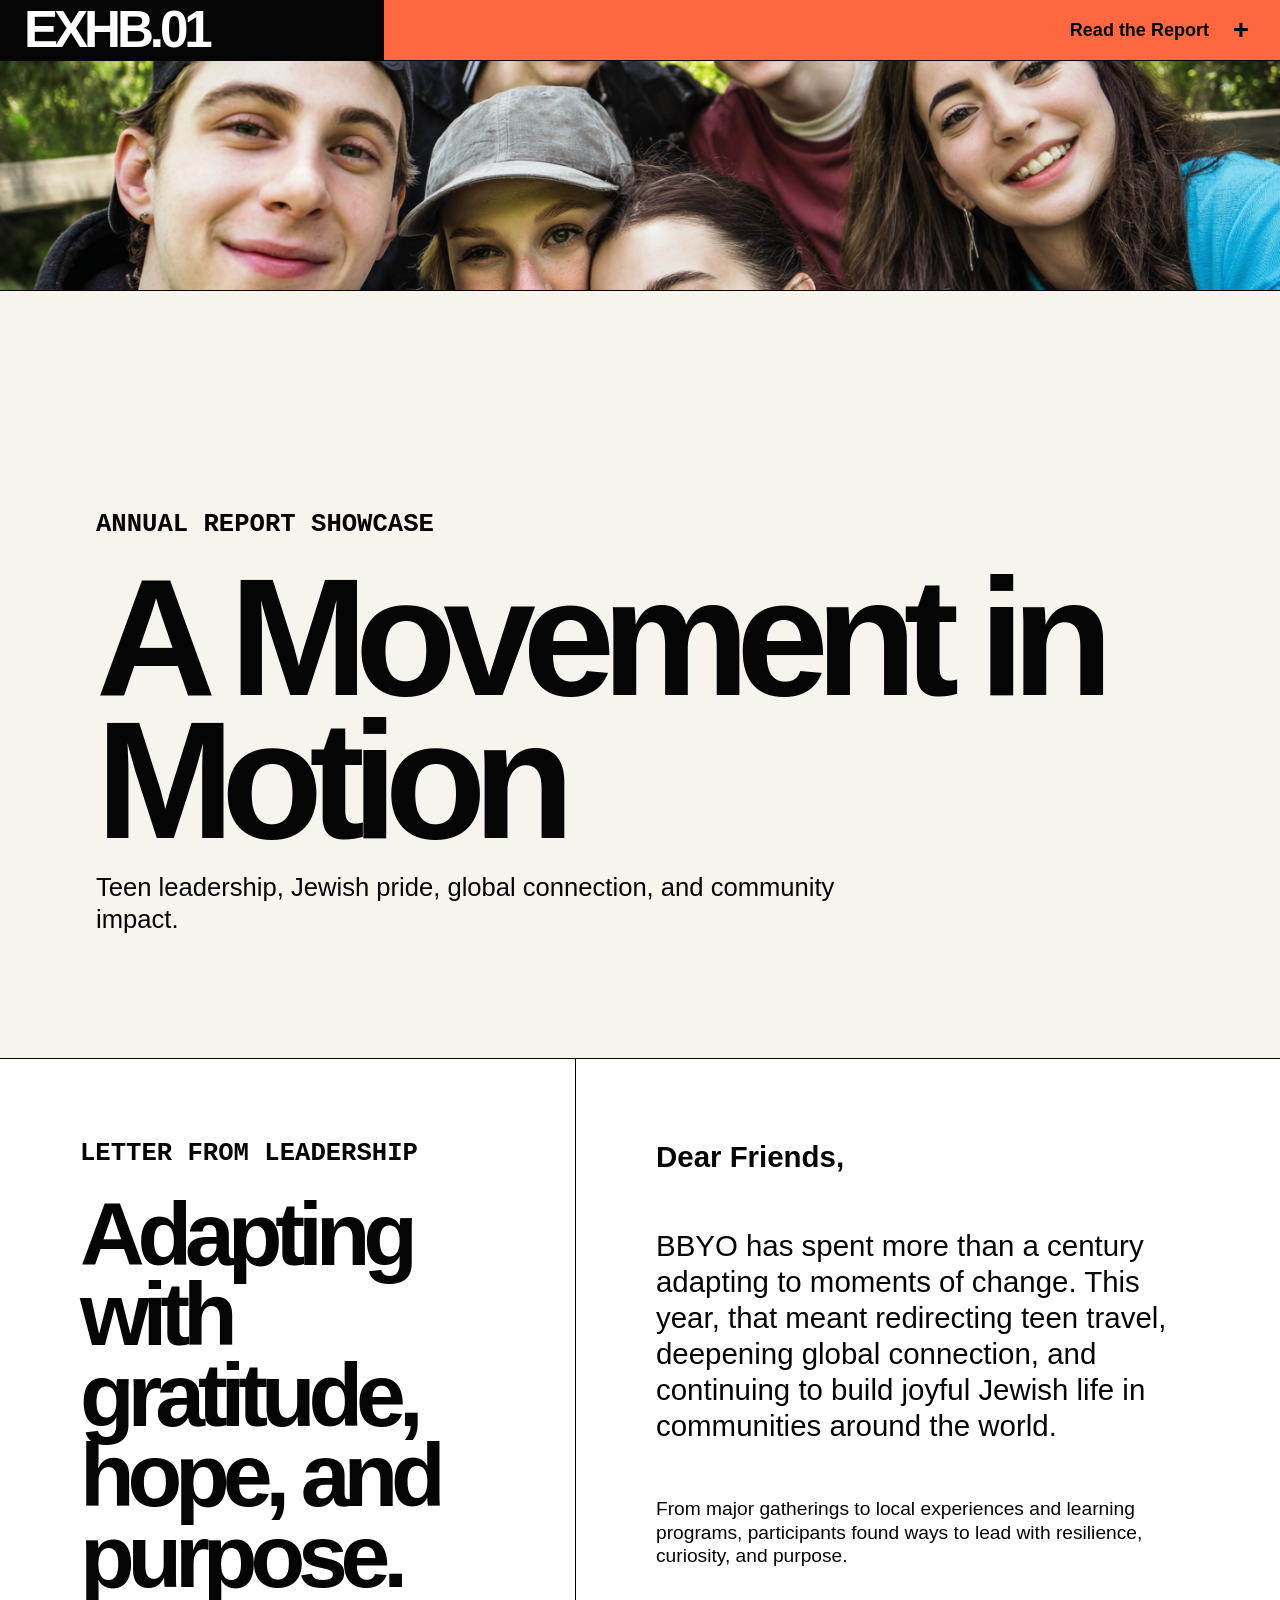
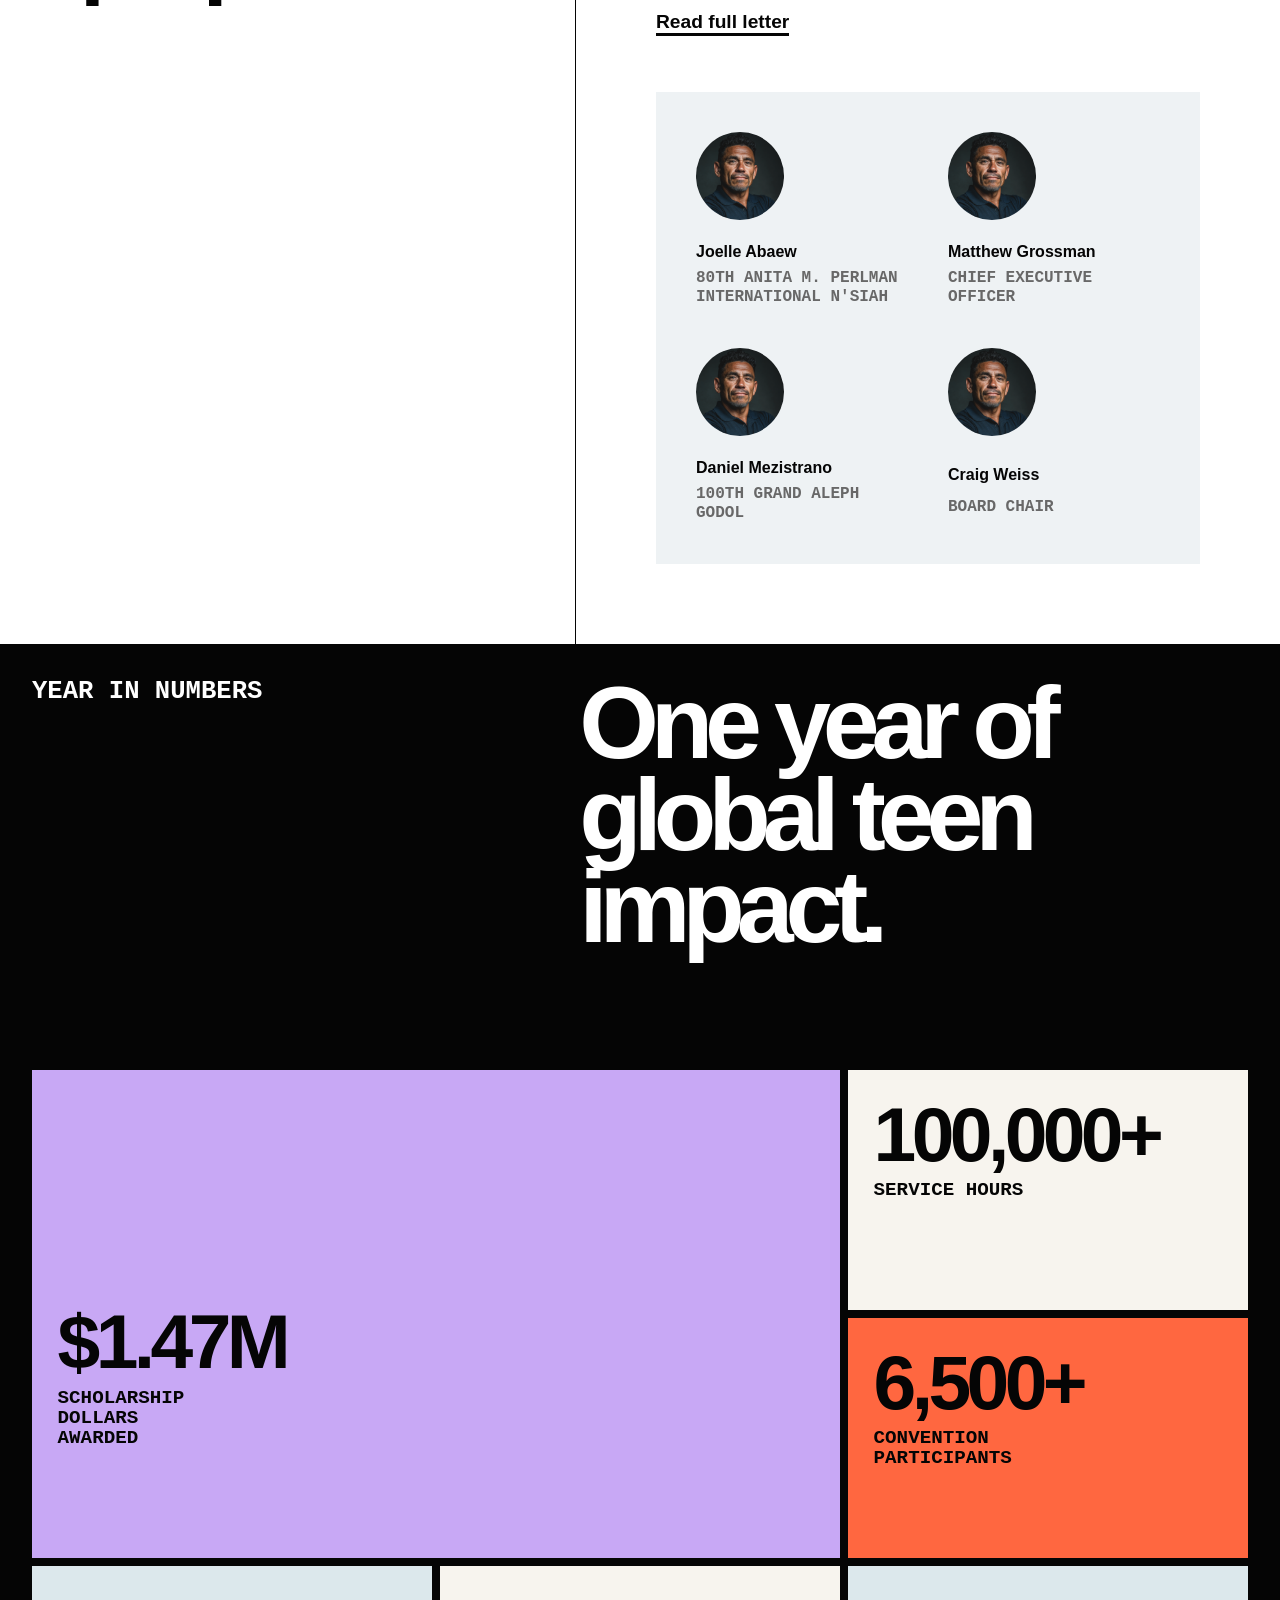
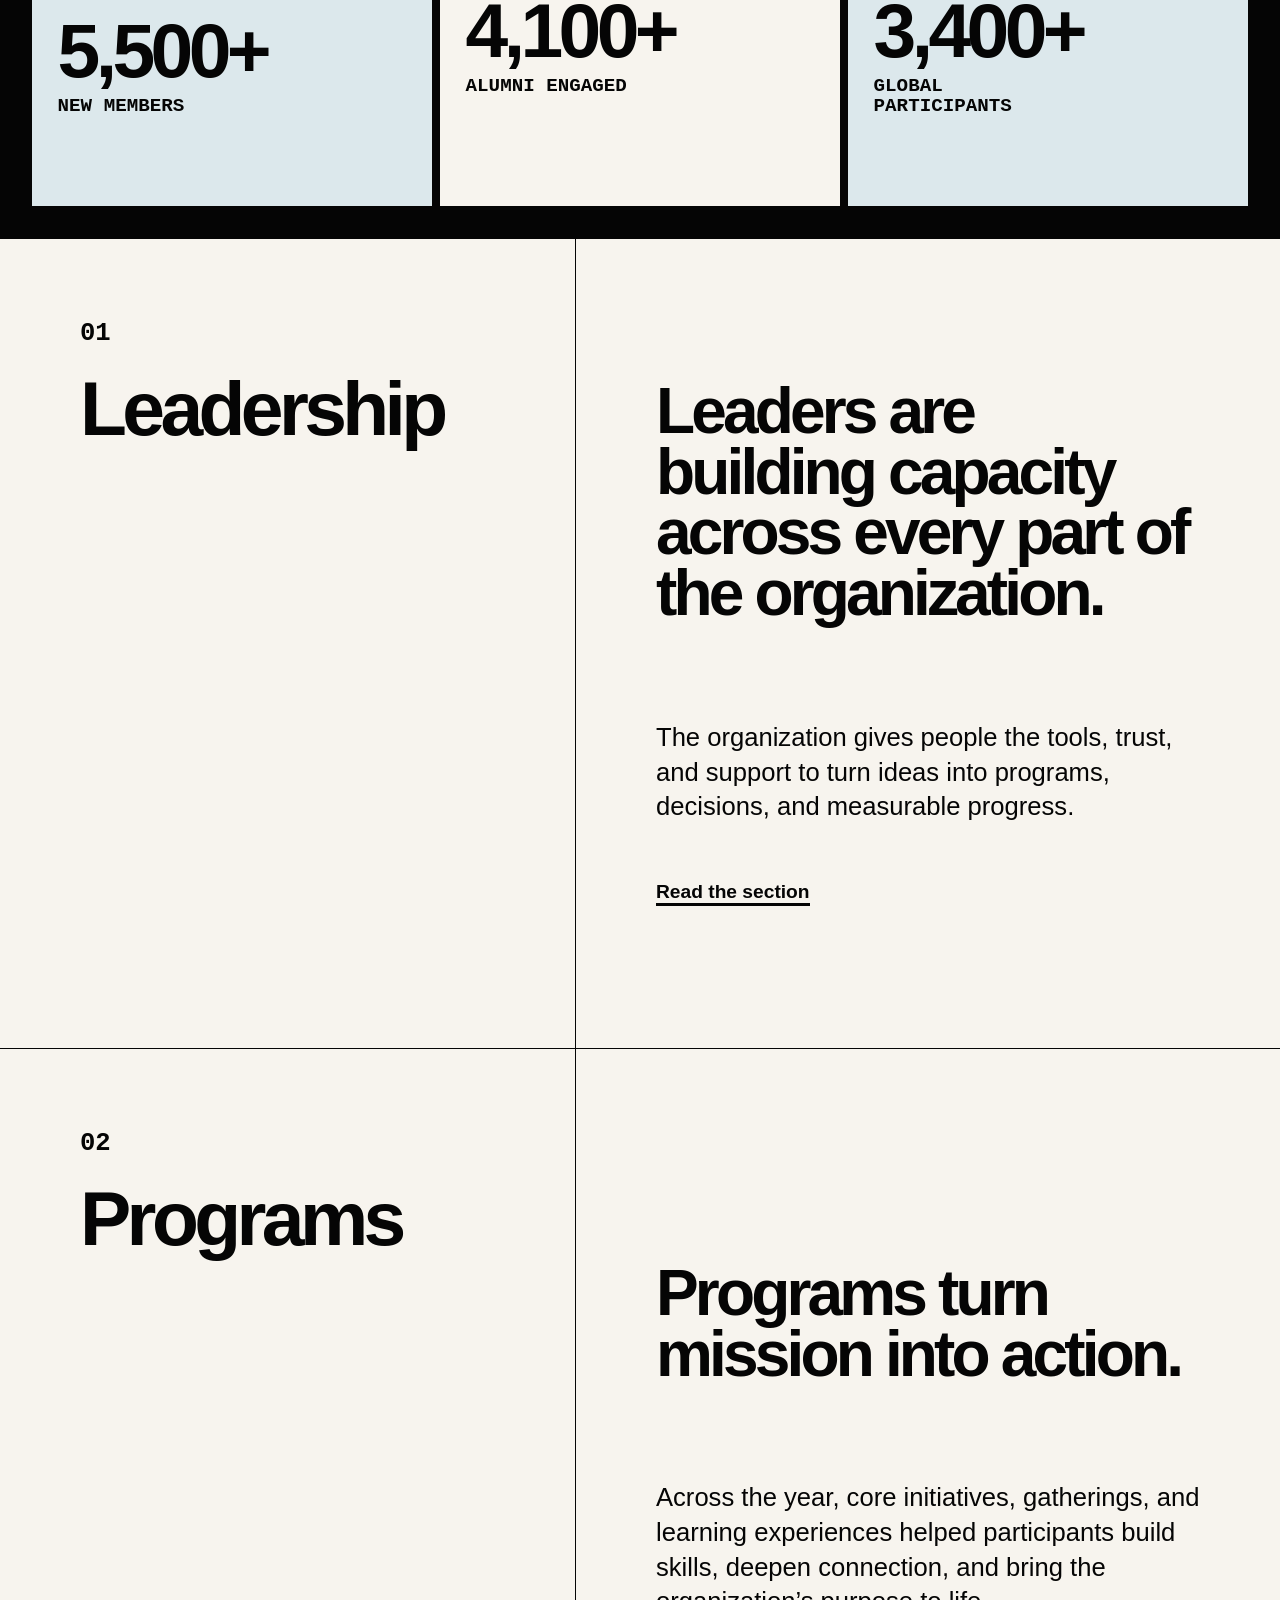
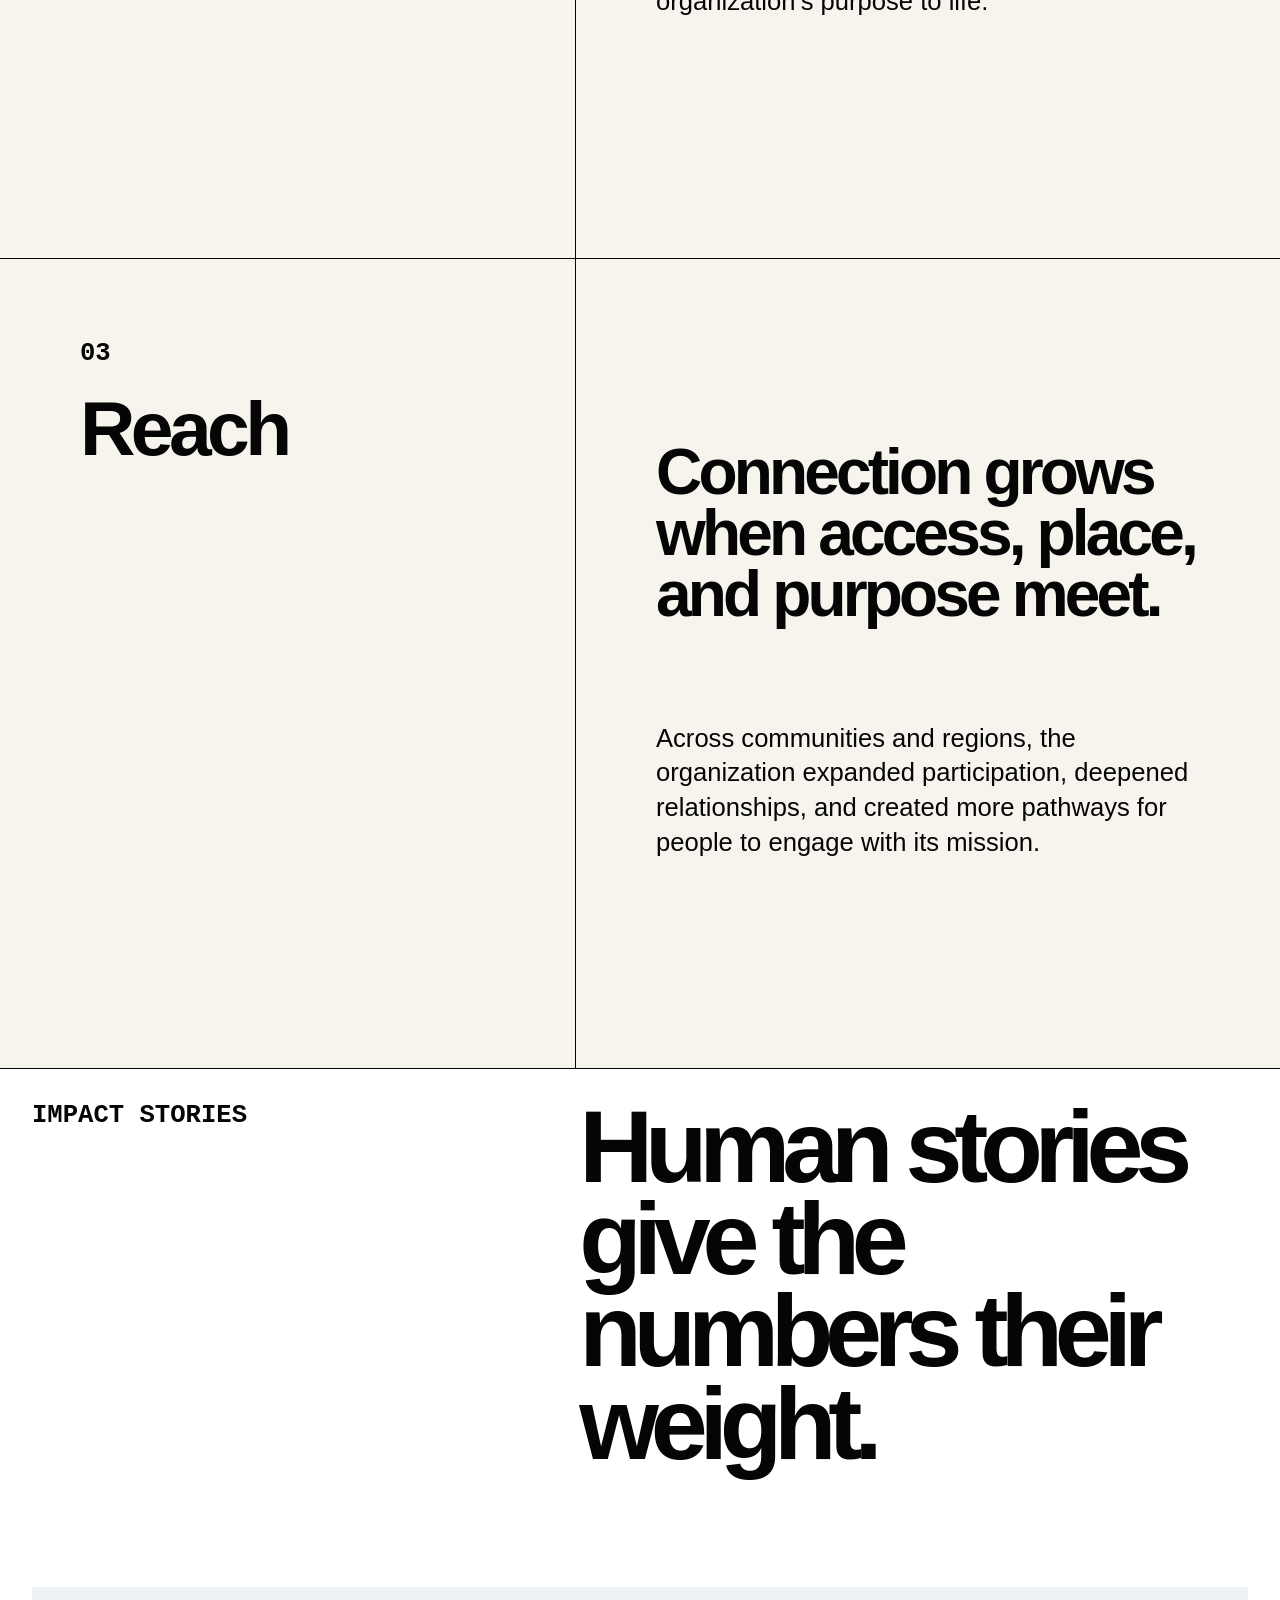
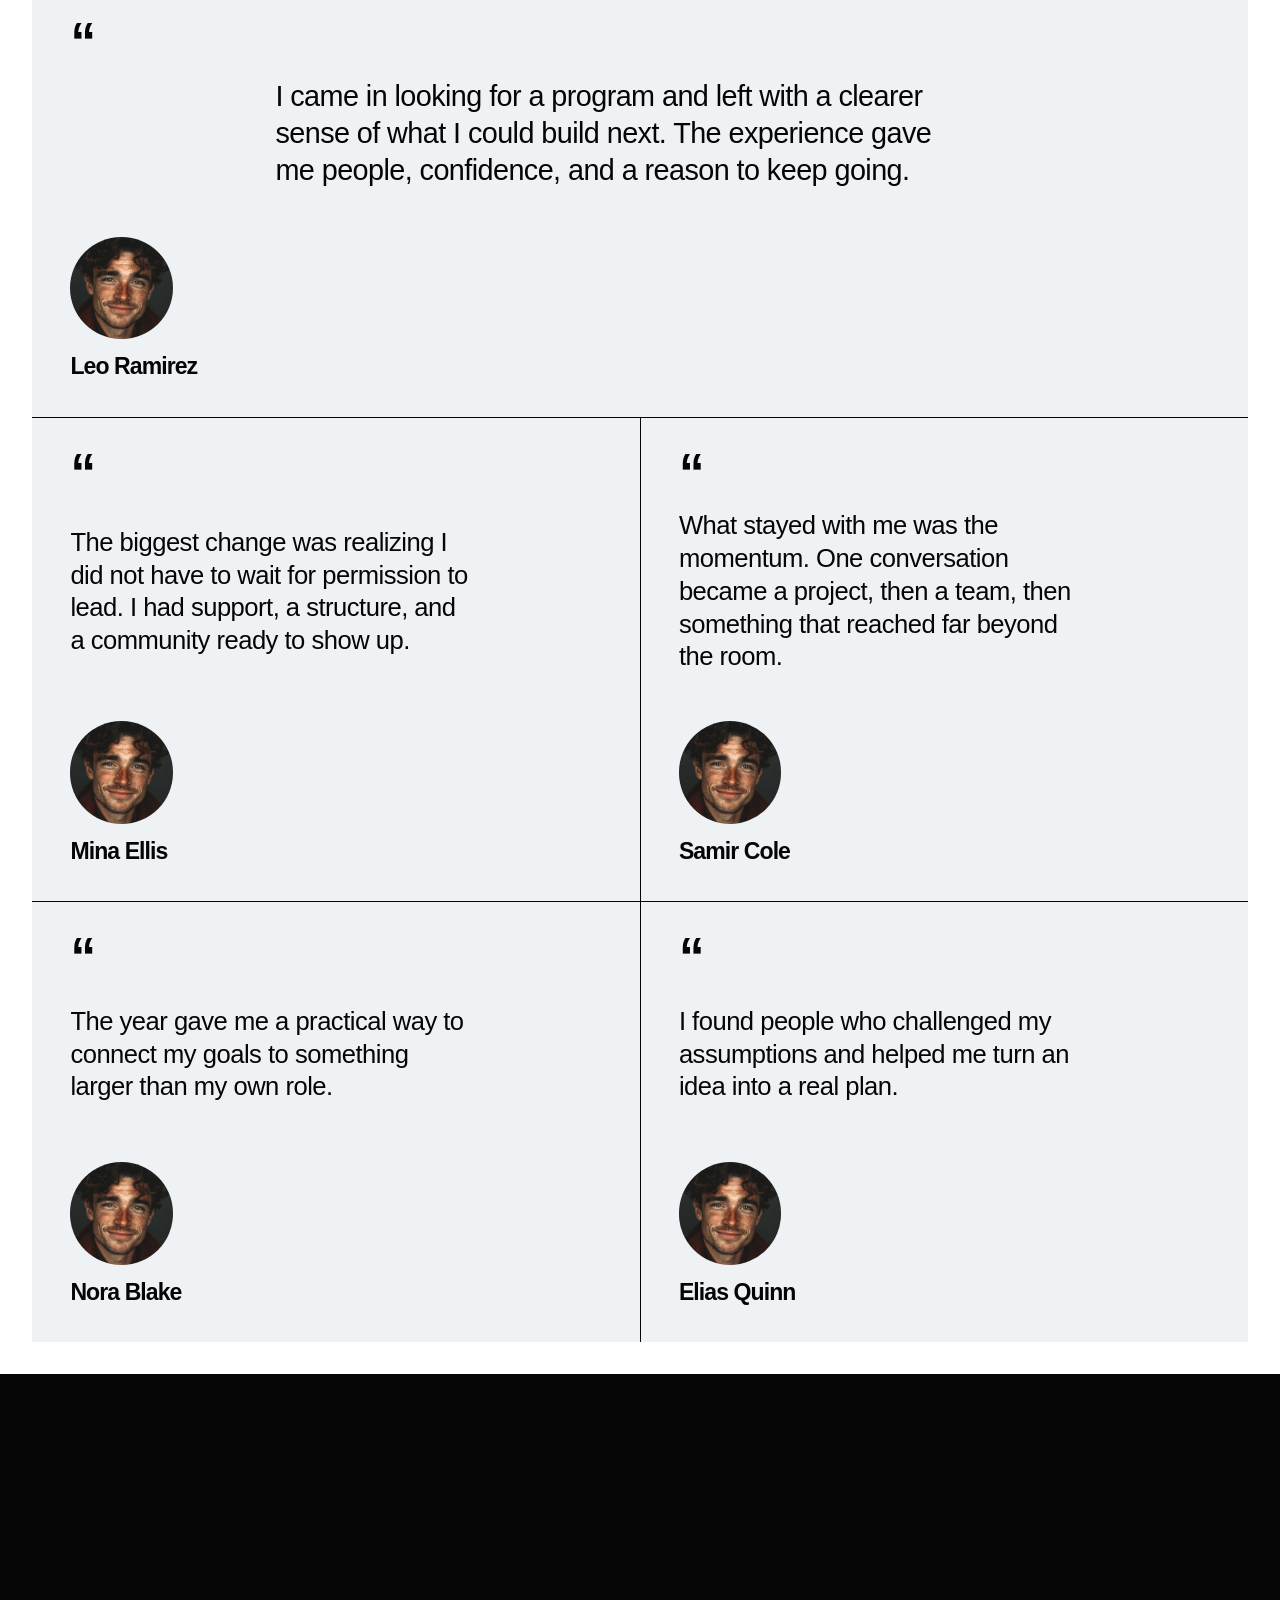
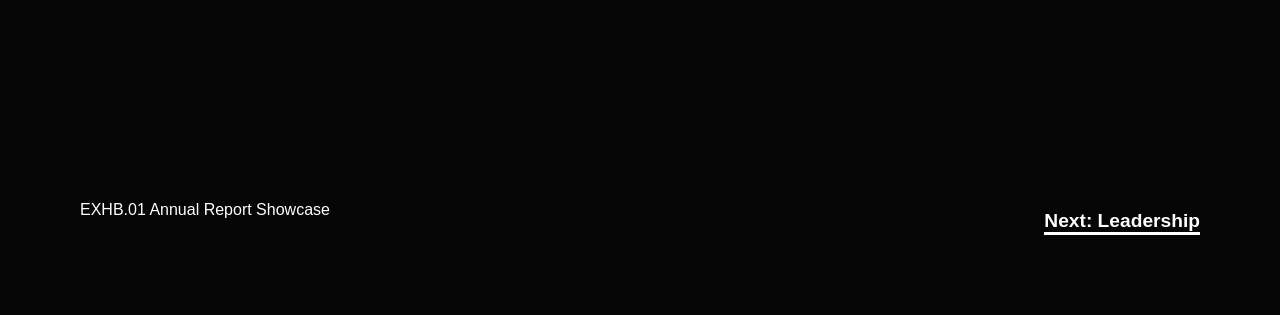
==== index.html @ e5a3fd2f "Update showcase branding and video band" ====
<!DOCTYPE html>
<html lang="en">
<head>
  <meta charset="utf-8">
  <meta name="viewport" content="width=device-width, initial-scale=1">
  <title>EXHB.01 Annual Report Showcase</title>
  <link rel="stylesheet" href="style.css">
  <script src="script.js" defer></script>
</head>

<body>
  <header class="site-header">
    <a class="site-logo" href="index.html" aria-label="EXHB.01 home">EXHB.01</a>
    <button class="report-toggle" type="button" aria-expanded="false" aria-controls="report-menu">
      <span>Read the Report</span>
      <span class="toggle-mark" aria-hidden="true">+</span>
    </button>
  </header>

  <div class="report-menu" id="report-menu" aria-hidden="true">
    <div class="report-menu-top">
      <h2>Report Chapters</h2>
      <button class="report-close" type="button" aria-label="Close report menu">x</button>
    </div>

    <nav class="chapter-menu" aria-label="Report chapters">
      <a href="letter.html"><span>01</span>Letter from Leadership</a>
      <a href="index.html#numbers"><span>02</span>Year in Numbers</a>
      <a href="leadership.html"><span>03</span>Leadership</a>
      <a href="index.html#programs"><span>04</span>Programs</a>
      <a href="index.html#global"><span>05</span>Reach</a>
      <a href="index.html#stories"><span>06</span>Impact Stories</a>
    </nav>

    <p class="report-menu-foot">EXHB.01 Annual Report Showcase</p>
  </div>

  <main>
    <section class="video-hero" aria-label="Annual report showcase hero video">
      <video autoplay muted loop playsinline poster="assets/hero-poster.png">
        <source src="assets/hero-video.mp4" type="video/mp4">
      </video>
    </section>

    <section class="home-hero">
      <p class="eyebrow">Annual Report Showcase</p>
      <h1>A Movement in Motion</h1>
      <p>Teen leadership, Jewish pride, global connection, and community impact.</p>
    </section>

    <section class="letter-section">
      <aside class="letter-aside">
        <p class="eyebrow">Letter from Leadership</p>
        <h2>Adapting with gratitude, hope, and purpose.</h2>
      </aside>

      <div class="letter-content">
        <p class="letter-greeting">Dear Friends,</p>
        <p class="letter-lede">
          BBYO has spent more than a century adapting to moments of change. This year, that meant redirecting teen travel, deepening global connection, and continuing to build joyful Jewish life in communities around the world.
        </p>
        <p class="letter-support">
          From major gatherings to local experiences and learning programs, participants found ways to lead with resilience, curiosity, and purpose.
        </p>
        <a class="text-link" href="letter.html">Read full letter</a>

        <div class="letter-signers" aria-label="Letter signers">
          <article class="signer-card">
            <img src="assets/portrait-placeholder.png" alt="">
            <h3>Joelle Abaew</h3>
            <p>80th Anita M. Perlman International N'siah</p>
          </article>
          <article class="signer-card">
            <img src="assets/portrait-placeholder.png" alt="">
            <h3>Matthew Grossman</h3>
            <p>Chief Executive Officer</p>
          </article>
          <article class="signer-card">
            <img src="assets/portrait-placeholder.png" alt="">
            <h3>Daniel Mezistrano</h3>
            <p>100th Grand Aleph Godol</p>
          </article>
          <article class="signer-card">
            <img src="assets/portrait-placeholder.png" alt="">
            <h3>Craig Weiss</h3>
            <p>Board Chair</p>
          </article>
        </div>
      </div>
    </section>

    <section class="numbers-wall" id="numbers">
      <div class="band-heading">
        <p class="eyebrow">Year in Numbers</p>
        <h2>One year of global teen impact.</h2>
      </div>

      <div class="numbers-grid">
        <article class="number-tile is-featured">
          <strong>$1.47M</strong>
          <span>Scholarship dollars awarded</span>
          <p>$1,471,852 helped more teens access programs, travel, leadership experiences, and community.</p>
        </article>
        <article class="number-tile">
          <strong>100,000+</strong>
          <span>Service hours</span>
          <p>Teens performed more than 100,000 hours of volunteer service in communities worldwide.</p>
        </article>
        <article class="number-tile">
          <strong>6,500+</strong>
          <span>Convention participants</span>
          <p>6,502 teens attended more than 85 conventions across the Movement.</p>
        </article>
        <article class="number-tile">
          <strong>5,500+</strong>
          <span>New members</span>
          <p>5,518 new members in North America joined BBYO this year.</p>
        </article>
        <article class="number-tile">
          <strong>4,100+</strong>
          <span>Alumni engaged</span>
          <p>More than 4,100 alumni took part in 50 events, reconnecting with teens and one another.</p>
        </article>
        <article class="number-tile">
          <strong>3,400+</strong>
          <span>Global participants</span>
          <p>3,431 participants from 46 countries joined a flagship global gathering this year.</p>
        </article>
      </div>
    </section>

    <section class="split-section">
      <aside class="split-aside">
        <p class="section-number">01</p>
        <h2>Leadership</h2>
      </aside>

      <div class="split-content">
        <h3>Leaders are building capacity across every part of the organization.</h3>
        <p>The organization gives people the tools, trust, and support to turn ideas into programs, decisions, and measurable progress.</p>
        <a href="leadership.html">Read the section</a>
      </div>
    </section>

    <section class="split-section" id="programs">
      <aside class="split-aside">
        <p class="section-number">02</p>
        <h2>Programs</h2>
      </aside>

      <div class="split-content">
        <h3>Programs turn mission into action.</h3>
        <p>Across the year, core initiatives, gatherings, and learning experiences helped participants build skills, deepen connection, and bring the organization’s purpose to life.</p>
      </div>
    </section>

    <section class="split-section" id="global">
      <aside class="split-aside">
        <p class="section-number">03</p>
        <h2>Reach</h2>
      </aside>

      <div class="split-content">
        <h3>Connection grows when access, place, and purpose meet.</h3>
        <p>Across communities and regions, the organization expanded participation, deepened relationships, and created more pathways for people to engage with its mission.</p>
      </div>
    </section>

    <section class="impact-section" id="stories">
      <div class="impact-heading">
        <p class="eyebrow">Impact Stories</p>
        <h2>Human stories give the numbers their weight.</h2>
      </div>

      <div class="impact-grid">
        <article class="impact-card impact-card-featured">
          <p class="quote-mark" aria-hidden="true">“</p>
          <blockquote>
            I came in looking for a program and left with a clearer sense of what I could build next. The experience gave me people, confidence, and a reason to keep going.
          </blockquote>
          <div class="impact-person">
            <img src="assets/impact-profile.png" alt="">
            <p>Leo Ramirez</p>
          </div>
        </article>

        <article class="impact-card">
          <p class="quote-mark" aria-hidden="true">“</p>
          <blockquote>
            The biggest change was realizing I did not have to wait for permission to lead. I had support, a structure, and a community ready to show up.
          </blockquote>
          <div class="impact-person">
            <img src="assets/impact-profile.png" alt="">
            <p>Mina Ellis</p>
          </div>
        </article>

        <article class="impact-card">
          <p class="quote-mark" aria-hidden="true">“</p>
          <blockquote>
            What stayed with me was the momentum. One conversation became a project, then a team, then something that reached far beyond the room.
          </blockquote>
          <div class="impact-person">
            <img src="assets/impact-profile.png" alt="">
            <p>Samir Cole</p>
          </div>
        </article>

        <article class="impact-card">
          <p class="quote-mark" aria-hidden="true">“</p>
          <blockquote>
            The year gave me a practical way to connect my goals to something larger than my own role.
          </blockquote>
          <div class="impact-person">
            <img src="assets/impact-profile.png" alt="">
            <p>Nora Blake</p>
          </div>
        </article>

        <article class="impact-card">
          <p class="quote-mark" aria-hidden="true">“</p>
          <blockquote>
            I found people who challenged my assumptions and helped me turn an idea into a real plan.
          </blockquote>
          <div class="impact-person">
            <img src="assets/impact-profile.png" alt="">
            <p>Elias Quinn</p>
          </div>
        </article>
      </div>
    </section>
  </main>

  <footer class="site-footer">
    <p>EXHB.01 Annual Report Showcase</p>
    <a href="leadership.html">Next: Leadership</a>
  </footer>
</body>
</html>
---- style.css ----
:root {
  --ink: #050505;
  --paper: #f7f4ee;
  --orange: #ff6740;
  --line: #050505;
}

* {
  box-sizing: border-box;
}

html {
  min-width: 320px;
  scroll-behavior: smooth;
  overflow-x: hidden;
}

body {
  margin: 0;
  color: var(--ink);
  background: var(--paper);
  font-family: Arial, Helvetica, sans-serif;
  overflow-x: hidden;
}

body.menu-open {
  overflow: hidden;
}

a {
  color: inherit;
}

p,
h1,
h2,
h3 {
  margin-top: 0;
}

.site-header {
  position: sticky;
  top: 0;
  z-index: 20;
  display: grid;
  grid-template-columns: minmax(360px, 30%) 1fr;
  min-height: 60px;
  border-bottom: 1px solid var(--line);
}

.site-logo,
.report-toggle {
  display: flex;
  align-items: center;
  min-height: 60px;
  border: 0;
  color: #fff;
  text-decoration: none;
}

.site-logo {
  padding: 0 1.5rem;
  background: var(--ink);
  font-size: clamp(1.75rem, 4vw, 3.75rem);
  font-weight: 900;
  line-height: 0.9;
  letter-spacing: -0.08em;
  white-space: nowrap;
}

.report-toggle {
  justify-content: flex-end;
  gap: 1.5rem;
  width: 100%;
  padding: 0 2rem;
  color: var(--ink);
  background: var(--orange);
  font: inherit;
  font-size: 1.125rem;
  font-weight: 800;
  cursor: pointer;
}

.toggle-mark {
  width: 1ch;
  font-size: 1.7rem;
  line-height: 1;
}

.report-menu {
  position: fixed;
  inset: 0;
  z-index: 30;
  display: grid;
  grid-template-rows: auto 1fr auto;
  padding: clamp(1.5rem, 4vw, 3rem);
  background: var(--orange);
  transform: translateY(-100%);
  opacity: 0;
  visibility: hidden;
  transition: transform 220ms ease, opacity 160ms ease, visibility 0s linear 220ms;
}

body.menu-open .report-menu {
  transform: translateY(0);
  opacity: 1;
  visibility: visible;
  transition: transform 220ms ease, opacity 160ms ease;
}

.report-menu-top {
  display: flex;
  align-items: start;
  justify-content: space-between;
  gap: 2rem;
}

.report-menu-top h2 {
  font-size: 1.125rem;
  line-height: 1;
}

.report-close {
  border: 0;
  background: transparent;
  color: var(--ink);
  font: inherit;
  font-size: 1.7rem;
  font-weight: 800;
  line-height: 0.8;
  cursor: pointer;
}

.chapter-menu {
  align-self: end;
  display: grid;
  gap: 0;
}

.chapter-menu a {
  position: relative;
  display: flex;
  align-items: baseline;
  gap: clamp(1rem, 3vw, 3rem);
  border-top: 1px solid var(--line);
  padding: clamp(1rem, 2vw, 2rem) 2rem 1rem 0;
  text-decoration: none;
  font-size: 1.125rem;
  font-weight: 900;
  line-height: 1.1;
  letter-spacing: 0;
}

.chapter-menu a:last-child {
  border-bottom: 1px solid var(--line);
}

.chapter-menu span {
  min-width: 3ch;
  font-size: 1.125rem;
  letter-spacing: 0;
}

.report-menu-foot {
  margin: 2rem 0 0;
  font-size: 1.125rem;
  font-weight: 800;
  text-transform: uppercase;
}

.eyebrow,
.section-number {
  font-family: "Courier New", monospace;
  font-size: clamp(1rem, 2vw, 1.8rem);
  font-weight: 800;
  letter-spacing: 0;
  text-transform: uppercase;
}

.video-hero {
  width: 100%;
  height: 230px;
  min-height: 230px;
  overflow: hidden;
  border-bottom: 1px solid var(--line);
  background: var(--ink);
}

.video-hero video {
  display: block;
  width: 100%;
  height: 100%;
  object-fit: cover;
}

.home-hero,
.hero {
  min-height: calc(92vh - 60px);
  display: grid;
  align-content: end;
  padding: 6rem;
  border-bottom: 1px solid var(--line);
  background: var(--paper);
}

.home-hero {
  padding-top: 20px;
}

.home-hero h1,
.hero h1 {
  max-width: 1100px;
  margin-bottom: 1.25rem;
  font-size: clamp(4.5rem, 13vw, 13rem);
  line-height: 0.86;
  letter-spacing: -0.08em;
}

.home-hero p,
.hero p {
  max-width: 760px;
  font-size: clamp(1.25rem, 2vw, 2rem);
  line-height: 1.25;
}

.letter-section {
  display: grid;
  grid-template-columns: 45% 55%;
  min-height: 72vh;
  border-bottom: 1px solid var(--line);
  background: #fff;
}

.letter-aside {
  padding: 5rem;
  border-right: 1px solid var(--line);
}

.letter-aside h2 {
  max-width: 760px;
  font-size: clamp(3rem, 7vw, 7rem);
  line-height: 0.9;
  letter-spacing: -0.08em;
}

.letter-content {
  display: grid;
  align-content: center;
  gap: 1.5rem;
  padding: 5rem;
}

.letter-content p {
  max-width: 860px;
  line-height: 1.22;
}

.letter-greeting,
.letter-lede {
  font-size: clamp(1.35rem, 2.3vw, 2.3rem);
}

.letter-greeting {
  font-weight: 800;
}

.letter-support {
  font-size: clamp(1.1rem, 1.5vw, 1.5rem);
}

.letter-signers {
  display: grid;
  grid-template-columns: repeat(2, minmax(0, 1fr));
  gap: 0;
  margin-top: 2rem;
  padding: 1.25rem;
  background: #eef2f4;
}

.signer-card {
  display: grid;
  justify-items: start;
  gap: 0.55rem;
  margin: 0;
  padding: 1.25rem;
  background: transparent;
}

.signer-card img {
  width: 88px;
  aspect-ratio: 1;
  border-radius: 50%;
  object-fit: cover;
  object-position: center;
  margin-bottom: 1rem;
}

.signer-card h3 {
  margin: 0;
  font-size: 1rem;
  line-height: 1;
  letter-spacing: 0;
}

.signer-card p {
  margin: 0;
  color: #686868;
  font-family: "Courier New", monospace;
  font-size: 1rem;
  font-weight: 800;
  line-height: 1.2;
  text-transform: uppercase;
}

.full-band {
  padding: 6rem;
  border-bottom: 1px solid var(--line);
  background: #fff;
}

.numbers-wall {
  padding: 2rem;
  overflow: hidden;
  border-bottom: 1px solid var(--line);
  background: var(--ink);
  color: var(--ink);
}

.numbers-wall .band-heading {
  display: grid;
  grid-template-columns: 45% 55%;
  margin-bottom: 2rem;
  color: #fff;
}

.band-heading h2 {
  max-width: 900px;
  font-size: clamp(3rem, 8vw, 8rem);
  line-height: 0.9;
  letter-spacing: -0.08em;
}

.numbers-grid {
  display: grid;
  grid-template-columns: repeat(3, minmax(0, 1fr));
  grid-auto-rows: minmax(240px, auto);
  gap: 0.5rem;
  width: 100%;
}

.number-tile {
  position: relative;
  display: grid;
  align-content: end;
  min-width: 0;
  min-height: 240px;
  padding: clamp(1.25rem, 2vw, 2rem);
  overflow: hidden;
  background: #c8a8f5;
  transform-origin: center;
  transition: background-color 180ms ease, box-shadow 180ms ease, transform 180ms ease;
}

.number-tile:nth-child(2),
.number-tile:nth-child(5) {
  background: #f7f4ee;
}

.number-tile:nth-child(3) {
  background: #ff6740;
}

.number-tile:nth-child(4),
.number-tile:nth-child(6) {
  background: #dce8ec;
}

.number-tile.is-featured {
  grid-column: span 2;
  grid-row: span 2;
}

.number-tile strong {
  display: block;
  max-width: 100%;
  overflow-wrap: anywhere;
  font-size: clamp(3rem, 6vw, 6.5rem);
  line-height: 0.88;
  letter-spacing: -0.06em;
  transition: transform 220ms ease;
}

.number-tile span {
  display: block;
  max-width: 14ch;
  margin-top: 0.75rem;
  font-family: "Courier New", monospace;
  font-size: clamp(1rem, 1.5vw, 1.35rem);
  font-weight: 800;
  line-height: 1.05;
  text-transform: uppercase;
}

.number-tile p {
  max-width: 34ch;
  margin: 1.5rem 0 0;
  font-size: clamp(1rem, 1.25vw, 1.2rem);
  line-height: 1.25;
  opacity: 0;
  transform: translateY(0.75rem);
  transition: opacity 220ms ease, transform 220ms ease;
}

.number-tile:hover,
.number-tile:focus-within {
  z-index: 2;
  box-shadow: 0 0 0 1px var(--line), 0 18px 45px rgba(0, 0, 0, 0.24);
  transform: scale(1.015);
}

.number-tile:hover strong,
.number-tile:focus-within strong {
  transform: translateY(-0.25rem);
}

.number-tile:hover p,
.number-tile:focus-within p {
  opacity: 1;
  transform: translateY(0);
}

.impact-section {
  padding: 2rem;
  border-bottom: 1px solid var(--line);
  background: #fff;
}

.impact-heading {
  display: grid;
  grid-template-columns: 45% 55%;
  margin-bottom: 2rem;
}

.impact-heading h2 {
  max-width: 900px;
  font-size: clamp(3rem, 8vw, 8rem);
  line-height: 0.9;
  letter-spacing: -0.08em;
}

.impact-grid {
  display: grid;
  grid-template-columns: repeat(2, minmax(0, 1fr));
  gap: 1px;
  background: var(--line);
}

.impact-card {
  display: grid;
  align-content: space-between;
  min-height: 440px;
  padding: clamp(1.75rem, 3vw, 3rem);
  background: #eef2f4;
}

.impact-card-featured {
  grid-column: 1 / -1;
  min-height: 420px;
}

.quote-mark {
  margin: 0 0 1.25rem;
  font-size: clamp(2.5rem, 4vw, 4rem);
  font-weight: 900;
  line-height: 0.65;
}

.impact-card blockquote {
  max-width: 28ch;
  margin: 0;
  font-size: clamp(1.2rem, 2vw, 2rem);
  line-height: 1.28;
  letter-spacing: -0.02em;
}

.impact-card-featured blockquote {
  max-width: 42ch;
  margin-left: 18%;
  font-size: clamp(1.45rem, 2.25vw, 2.25rem);
}

.impact-person {
  display: grid;
  justify-items: start;
  gap: 1rem;
  margin-top: 3rem;
}

.impact-person img {
  width: clamp(72px, 8vw, 110px);
  aspect-ratio: 1;
  border-radius: 50%;
  object-fit: cover;
  object-position: center;
}

.impact-person p {
  margin: 0;
  font-size: clamp(1.2rem, 1.8vw, 1.8rem);
  font-weight: 800;
  line-height: 1;
  letter-spacing: -0.04em;
}

.split-section,
.chapter-section {
  display: grid;
  grid-template-columns: 45% 55%;
  min-height: 90vh;
  border-bottom: 1px solid var(--line);
}

.split-aside,
.chapter-aside {
  padding: 5rem;
  border-right: 1px solid var(--line);
}

.chapter-aside {
  position: sticky;
  top: 60px;
  align-self: start;
  min-height: calc(100vh - 60px);
}

.split-aside h2,
.chapter-aside h2 {
  max-width: 100%;
  overflow-wrap: anywhere;
  font-size: clamp(2.75rem, 6vw, 6.5rem);
  line-height: 0.9;
  letter-spacing: -0.06em;
}

.people-section {
  display: grid;
  grid-template-columns: 28% 72%;
  border-bottom: 1px solid var(--line);
  background: #eef2f4;
}

.people-aside {
  min-height: auto;
  padding: 5rem 3rem;
  border-right: 1px solid var(--line);
  background: #eef2f4;
}

.people-aside h2 {
  max-width: 100%;
  white-space: nowrap;
  font-size: clamp(2.5rem, 4.5vw, 4.75rem);
  line-height: 0.9;
  letter-spacing: -0.06em;
}

.people-grid {
  display: grid;
  grid-template-columns: repeat(2, minmax(0, 1fr));
  gap: 1px;
  background: var(--line);
}

.people-card {
  display: grid;
  align-content: start;
  min-height: 420px;
  padding: clamp(2rem, 4vw, 4rem);
  border: 0;
  background: #eef2f4;
}

.people-note {
  max-width: 34ch;
  font-size: 1rem;
  line-height: 1.35;
  letter-spacing: 0;
}

.people-card img {
  width: clamp(96px, 12vw, 150px);
  aspect-ratio: 1;
  border-radius: 50%;
  object-fit: cover;
  object-position: center 22%;
  margin-top: 1.5rem;
}

.people-card h3 {
  margin: 1.5rem 0 0.6rem;
  font-size: 1rem;
  line-height: 1;
  letter-spacing: 0;
}

.people-role {
  margin: 0;
  color: #686868;
  font-family: "Courier New", monospace;
  font-size: 1rem;
  font-weight: 800;
  line-height: 1.1;
  text-transform: uppercase;
}

.split-content,
.chapter-content {
  padding: 5rem;
  display: grid;
  align-content: center;
  gap: 2rem;
}

.split-content h3 {
  max-width: 780px;
  font-size: clamp(2rem, 5vw, 5rem);
  line-height: 0.95;
  letter-spacing: -0.06em;
}

.split-content p,
.chapter-content p {
  max-width: 760px;
  font-size: clamp(1.25rem, 2vw, 2rem);
  line-height: 1.35;
}

.split-content a,
.site-footer a,
.text-link {
  width: fit-content;
  border-bottom: 3px solid currentColor;
  font-size: 1.2rem;
  font-weight: 800;
  text-decoration: none;
}

.article-hero {
  min-height: calc(72vh - 60px);
  display: grid;
  align-content: end;
  padding: 6rem;
  border-bottom: 1px solid var(--line);
  background: var(--paper);
}

.article-hero h1 {
  max-width: 1100px;
  margin-bottom: 0;
  font-size: clamp(4rem, 11vw, 11rem);
  line-height: 0.86;
  letter-spacing: -0.08em;
}

.letter-article {
  display: grid;
  grid-template-columns: 34% 66%;
  border-bottom: 1px solid var(--line);
  background: #fff;
}

.article-aside {
  position: sticky;
  top: 60px;
  align-self: start;
  min-height: calc(100vh - 60px);
  padding: 5rem;
  border-right: 1px solid var(--line);
}

.article-aside h2 {
  font-size: clamp(2.5rem, 5vw, 5.5rem);
  line-height: 0.9;
  letter-spacing: -0.08em;
}

.article-content {
  max-width: 980px;
  padding: 5rem;
}

.article-content p {
  font-size: clamp(1.1rem, 1.45vw, 1.45rem);
  line-height: 1.45;
}

.article-greeting,
.article-closing {
  font-weight: 800;
}

.article-signers {
  margin-top: 3rem;
}

.stats-grid,
.stat-grid {
  display: grid;
  grid-template-columns: repeat(2, minmax(0, 1fr));
  border-top: 1px solid var(--line);
  border-left: 1px solid var(--line);
}

.stat-card {
  min-height: 220px;
  padding: 2rem;
  border-right: 1px solid var(--line);
  border-bottom: 1px solid var(--line);
  background: var(--paper);
}

.stat-card strong {
  display: block;
  margin-bottom: 1rem;
  font-size: clamp(2.75rem, 6vw, 6rem);
  line-height: 0.9;
  letter-spacing: -0.07em;
}

.stat-card span {
  font-size: 1.1rem;
  font-weight: 800;
}

.site-footer {
  min-height: 60vh;
  padding: 5rem;
  display: flex;
  align-items: end;
  justify-content: space-between;
  gap: 2rem;
  background: var(--ink);
  color: #fff;
}

@media (max-width: 800px) {
  .site-header {
    grid-template-columns: 42% 58%;
    min-height: 76px;
  }

  .site-logo,
  .report-toggle {
    min-height: 76px;
    padding: 0 1rem;
  }

  .report-toggle {
    gap: 0.75rem;
  }

  .home-hero,
  .hero,
  .article-hero,
  .article-aside,
  .article-content,
  .letter-aside,
  .letter-content,
  .full-band,
  .split-aside,
  .split-content,
  .chapter-aside,
  .chapter-content,
  .site-footer {
    padding: 2rem;
  }

  .home-hero,
  .hero {
    min-height: calc(82vh - 76px);
  }

  .video-hero {
    aspect-ratio: 16 / 9;
    height: auto;
    min-height: 180px;
  }

  .split-section,
  .chapter-section,
  .letter-article,
  .people-section,
  .letter-section {
    grid-template-columns: 1fr;
  }

  .split-aside,
  .chapter-aside,
  .people-aside,
  .article-aside,
  .letter-aside {
    position: static;
    min-height: auto;
    border-right: 0;
    border-bottom: 1px solid var(--line);
  }

  .letter-section {
    min-height: auto;
  }

  .numbers-wall {
    padding: 1rem;
  }

  .numbers-wall .band-heading {
    grid-template-columns: 1fr;
    gap: 1rem;
    margin-bottom: 1rem;
  }

  .impact-section {
    padding: 1rem;
  }

  .impact-heading {
    grid-template-columns: 1fr;
    gap: 1rem;
    margin-bottom: 1rem;
  }

  .impact-grid {
    grid-template-columns: 1fr;
  }

  .impact-card,
  .impact-card-featured {
    grid-column: auto;
    min-height: 520px;
  }

  .impact-card blockquote,
  .impact-card-featured blockquote {
    max-width: 100%;
    margin-left: 0;
  }

  .numbers-grid {
    grid-template-columns: 1fr;
    grid-auto-rows: auto;
  }

  .number-tile,
  .number-tile.is-featured {
    grid-column: auto;
    grid-row: auto;
    min-height: 260px;
  }

  .number-tile p {
    opacity: 1;
    transform: none;
  }

  .article-hero {
    min-height: calc(62vh - 76px);
  }

  .letter-signers {
    grid-template-columns: 1fr;
  }

  .people-grid {
    grid-template-columns: 1fr;
  }

  .people-card,
  .people-card:nth-child(even) {
    min-height: 420px;
  }

  .stats-grid,
  .stat-grid {
    grid-template-columns: 1fr;
  }

  .chapter-menu a {
    padding-right: 0;
  }

  .site-footer {
    display: grid;
  }
}
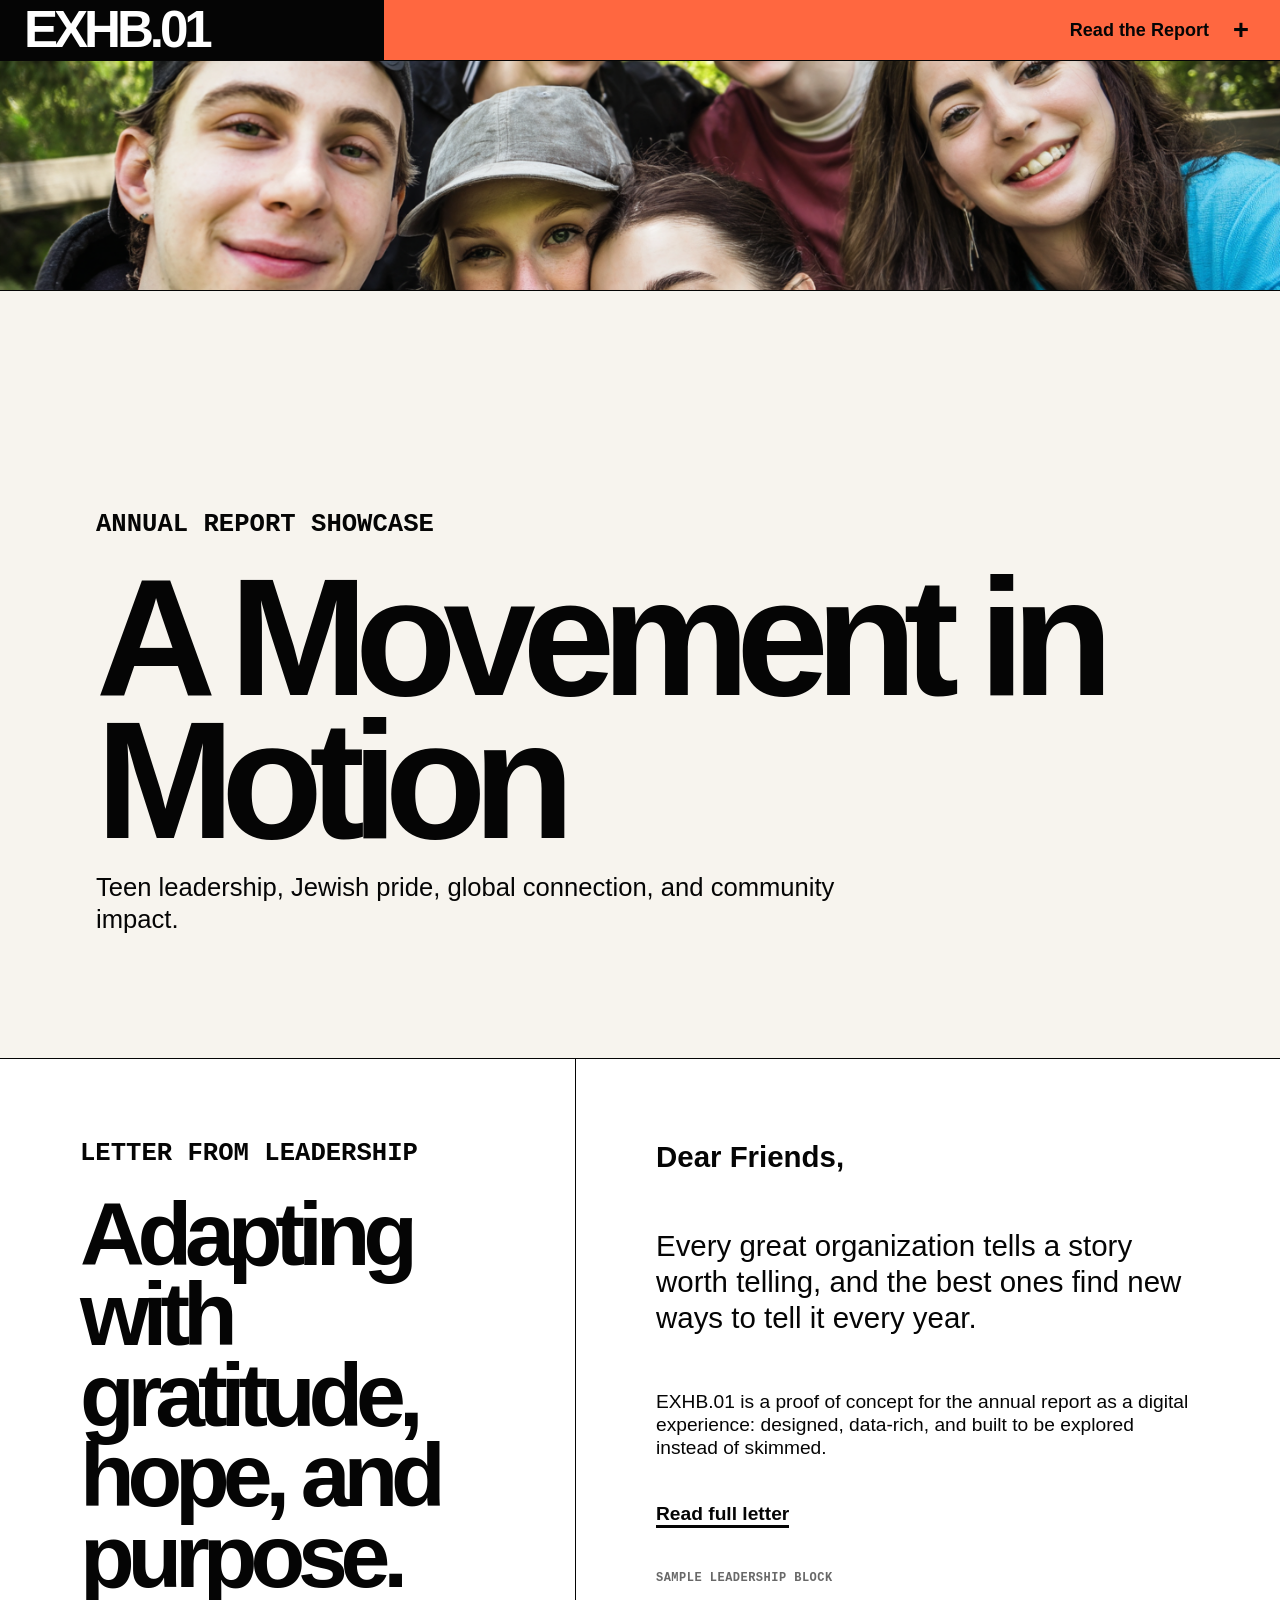
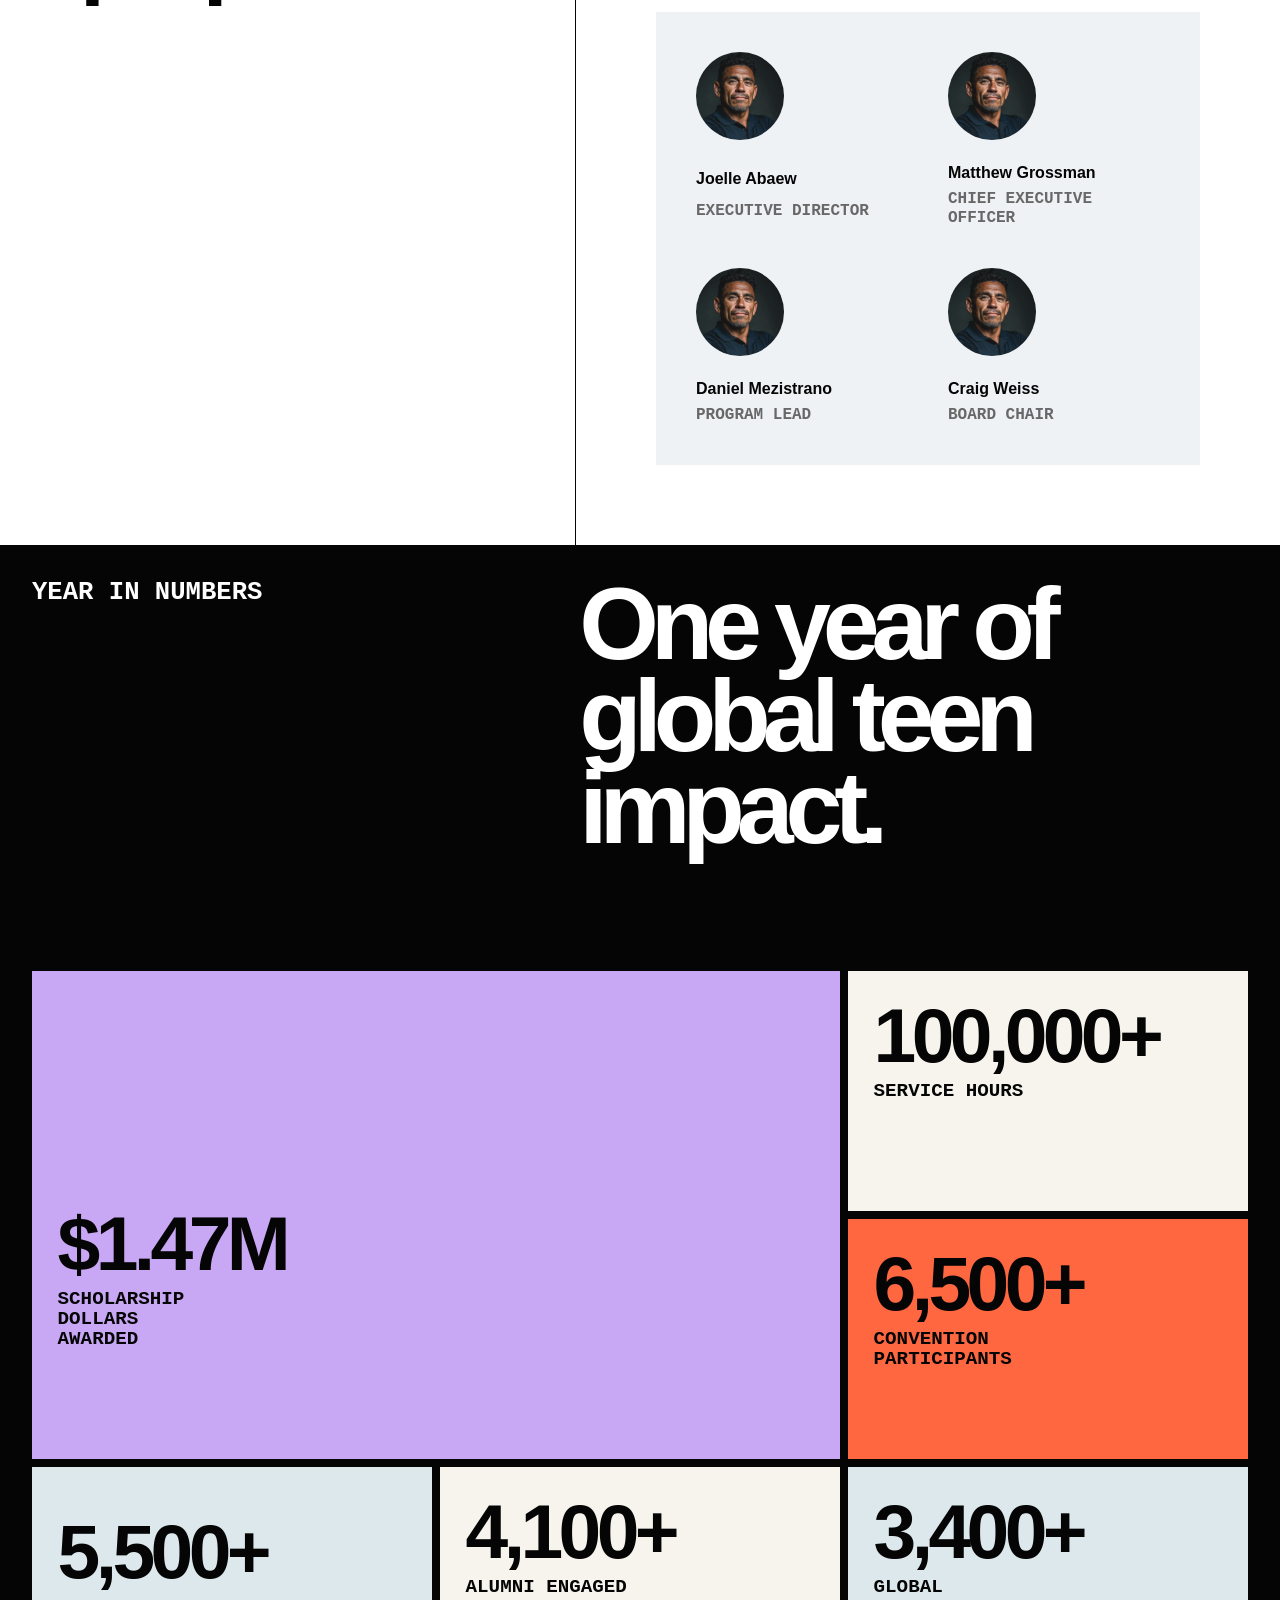
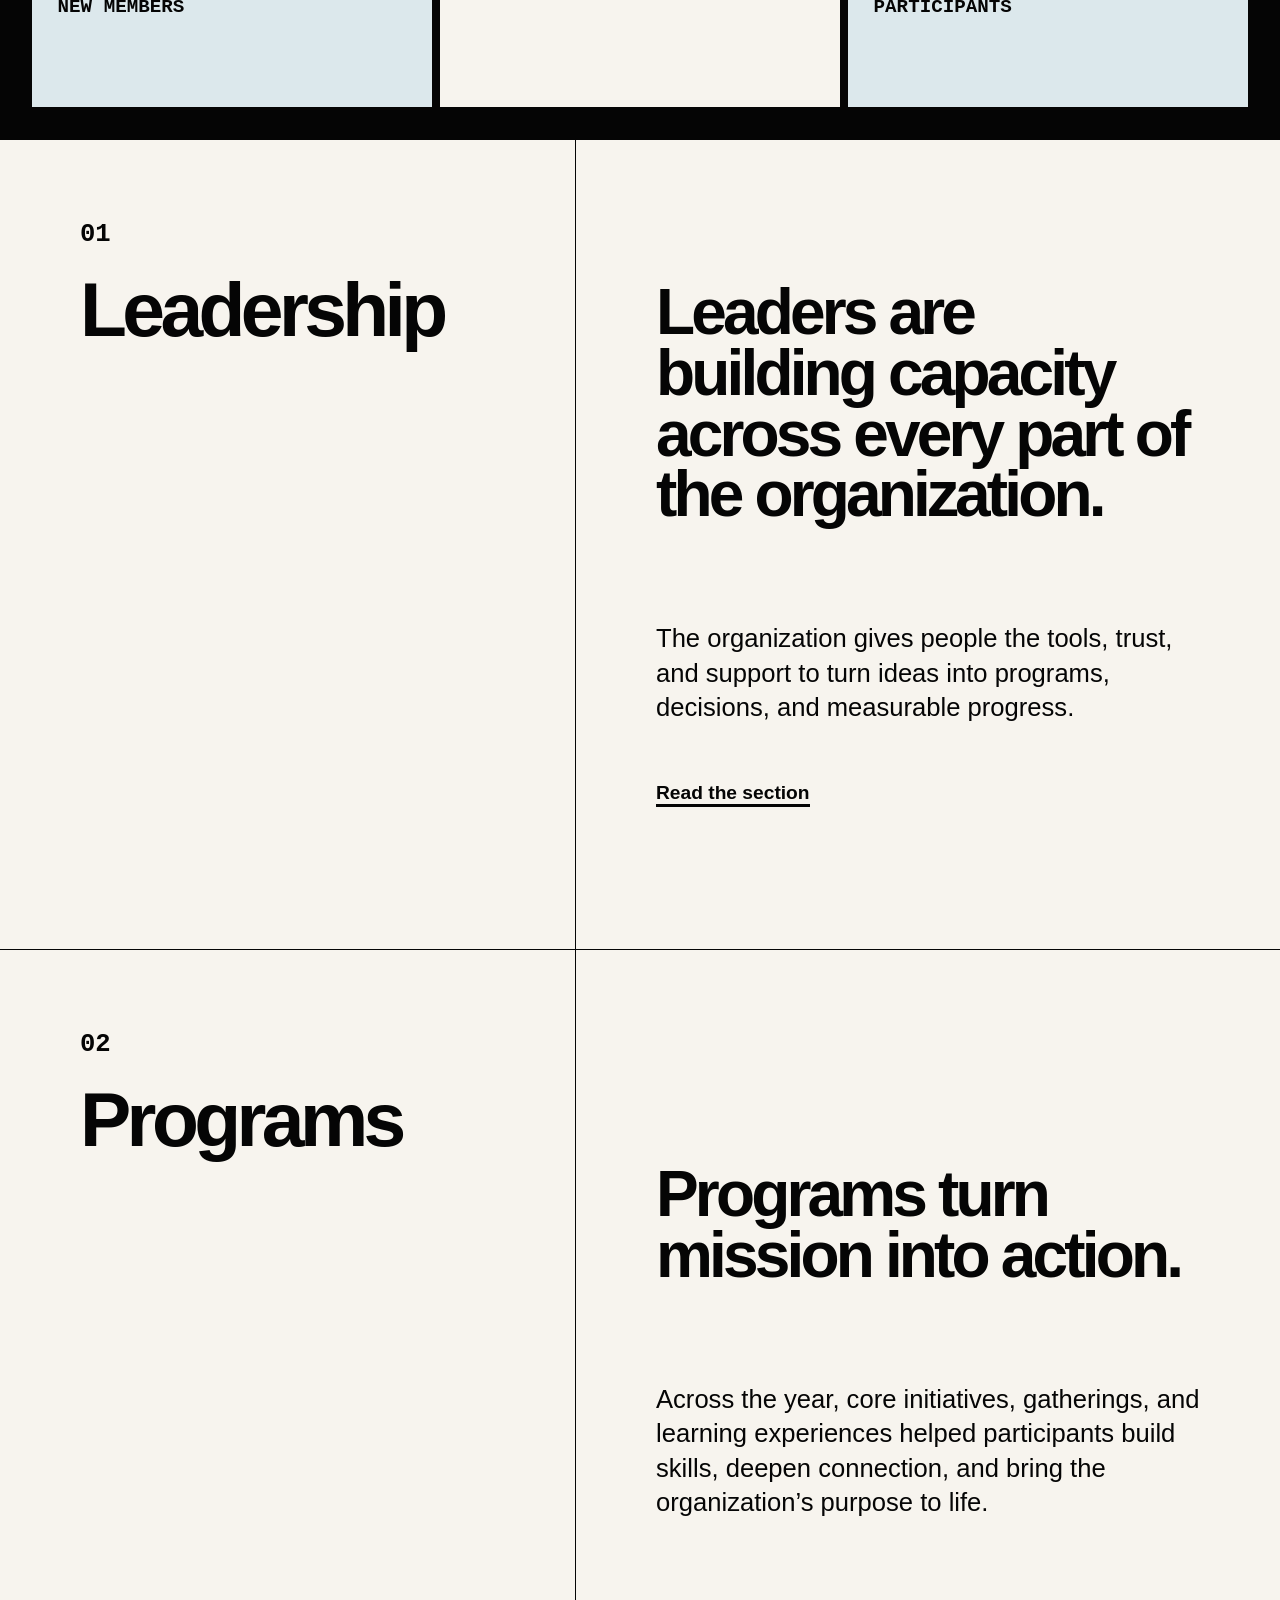
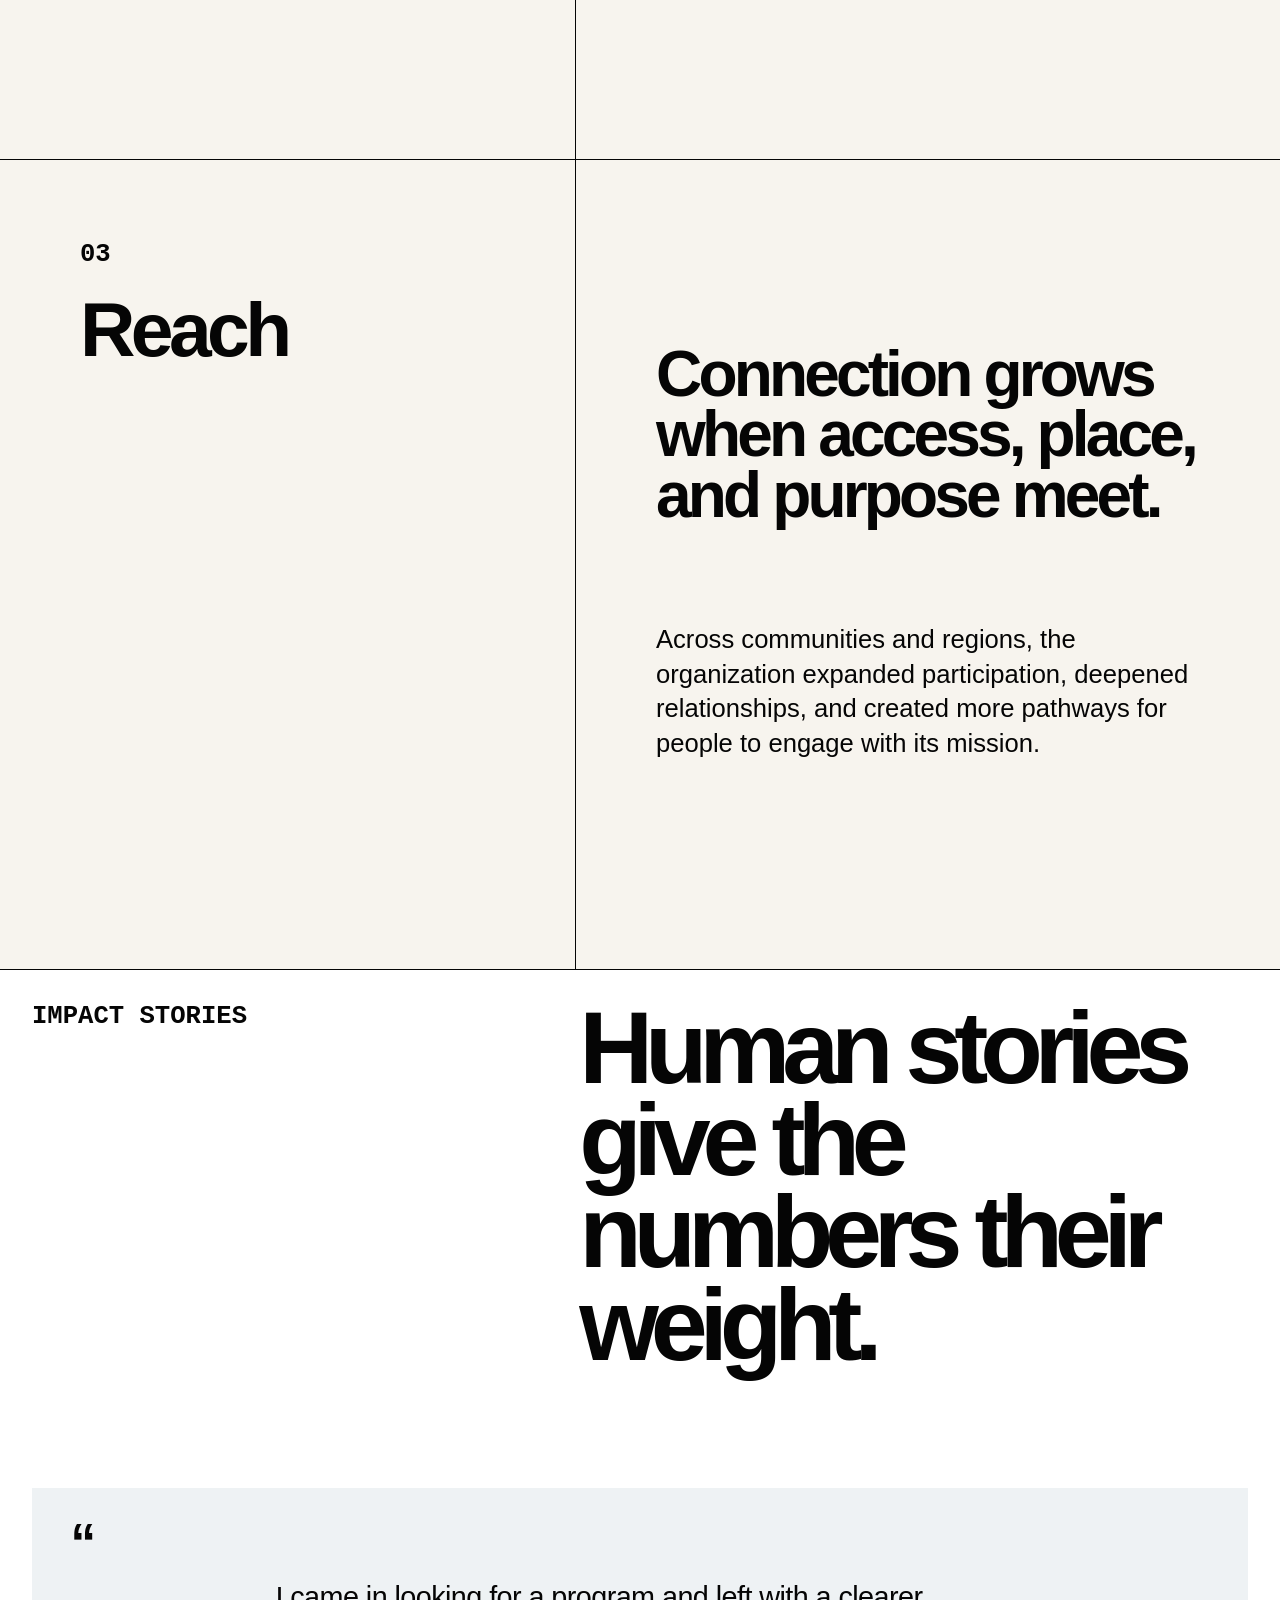
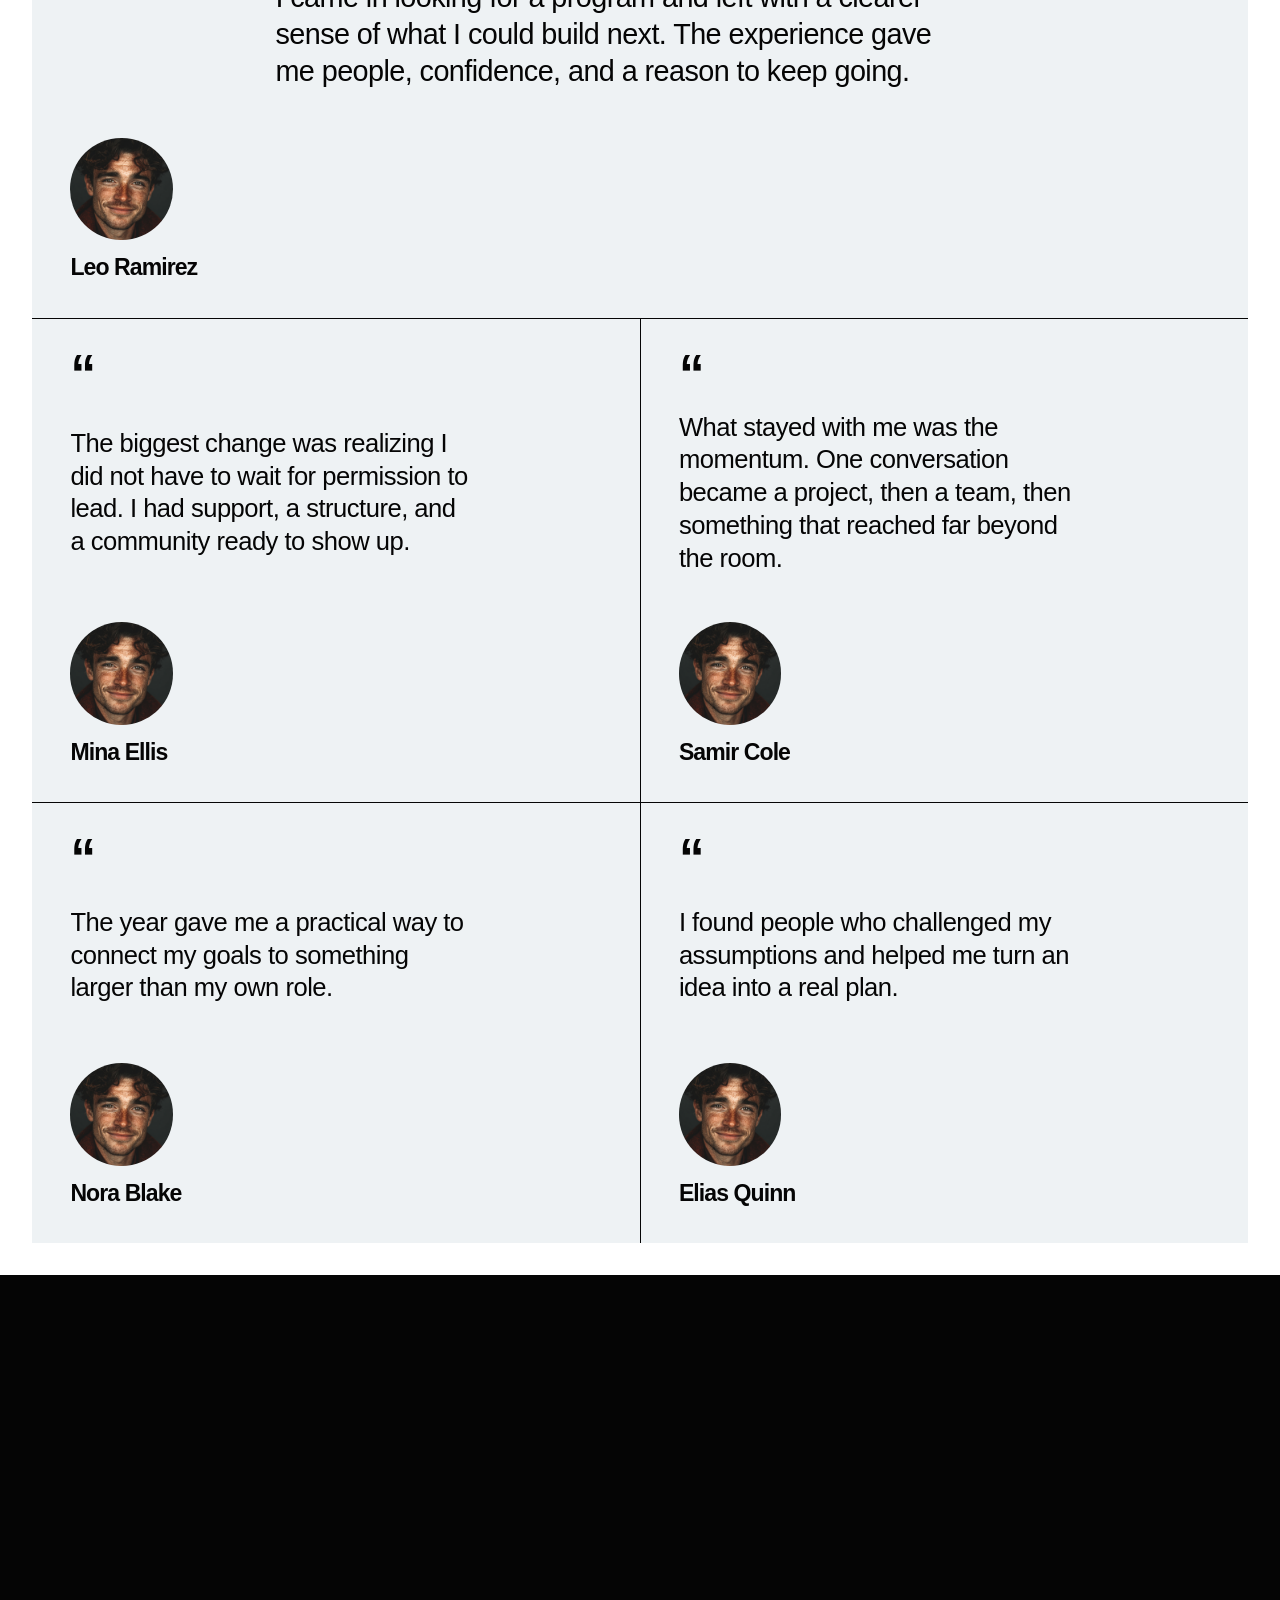
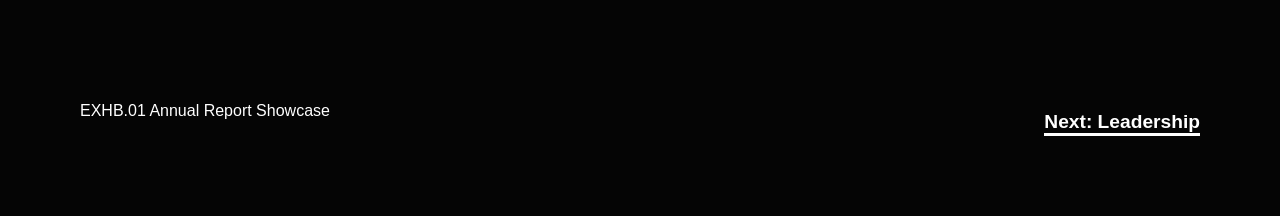
==== commit c64ec327: "Update welcome letter content" ====
--- a/index.html
+++ b/index.html
@@ -57,18 +57,19 @@
       <div class="letter-content">
         <p class="letter-greeting">Dear Friends,</p>
         <p class="letter-lede">
-          BBYO has spent more than a century adapting to moments of change. This year, that meant redirecting teen travel, deepening global connection, and continuing to build joyful Jewish life in communities around the world.
+          Every great organization tells a story worth telling, and the best ones find new ways to tell it every year.
         </p>
         <p class="letter-support">
-          From major gatherings to local experiences and learning programs, participants found ways to lead with resilience, curiosity, and purpose.
+          EXHB.01 is a proof of concept for the annual report as a digital experience: designed, data-rich, and built to be explored instead of skimmed.
         </p>
         <a class="text-link" href="letter.html">Read full letter</a>
 
+        <p class="block-label">Sample Leadership Block</p>
         <div class="letter-signers" aria-label="Letter signers">
           <article class="signer-card">
             <img src="assets/portrait-placeholder.png" alt="">
             <h3>Joelle Abaew</h3>
-            <p>80th Anita M. Perlman International N'siah</p>
+            <p>Executive Director</p>
           </article>
           <article class="signer-card">
             <img src="assets/portrait-placeholder.png" alt="">
@@ -78,7 +79,7 @@
           <article class="signer-card">
             <img src="assets/portrait-placeholder.png" alt="">
             <h3>Daniel Mezistrano</h3>
-            <p>100th Grand Aleph Godol</p>
+            <p>Program Lead</p>
           </article>
           <article class="signer-card">
             <img src="assets/portrait-placeholder.png" alt="">
--- a/style.css
+++ b/style.css
@@ -268,11 +268,29 @@
   font-size: clamp(1.1rem, 1.5vw, 1.5rem);
 }
 
+.block-label {
+  margin: 1.25rem 0 4px;
+  color: #686868;
+  font-family: "Courier New", monospace;
+  font-size: 0.75rem;
+  font-weight: 800;
+  letter-spacing: 0.04em;
+  line-height: 1;
+  text-transform: uppercase;
+}
+
+.letter-content .block-label,
+.article-content .block-label {
+  margin-bottom: 4px;
+  font-size: 0.75rem;
+  line-height: 1;
+}
+
 .letter-signers {
   display: grid;
   grid-template-columns: repeat(2, minmax(0, 1fr));
   gap: 0;
-  margin-top: 2rem;
+  margin-top: 0;
   padding: 1.25rem;
   background: #eef2f4;
 }
@@ -699,8 +717,13 @@
   font-weight: 800;
 }
 
+.article-closing {
+  margin-bottom: 3.5rem;
+  line-height: 2.45;
+}
+
 .article-signers {
-  margin-top: 3rem;
+  margin-top: 0;
 }
 
 .stats-grid,
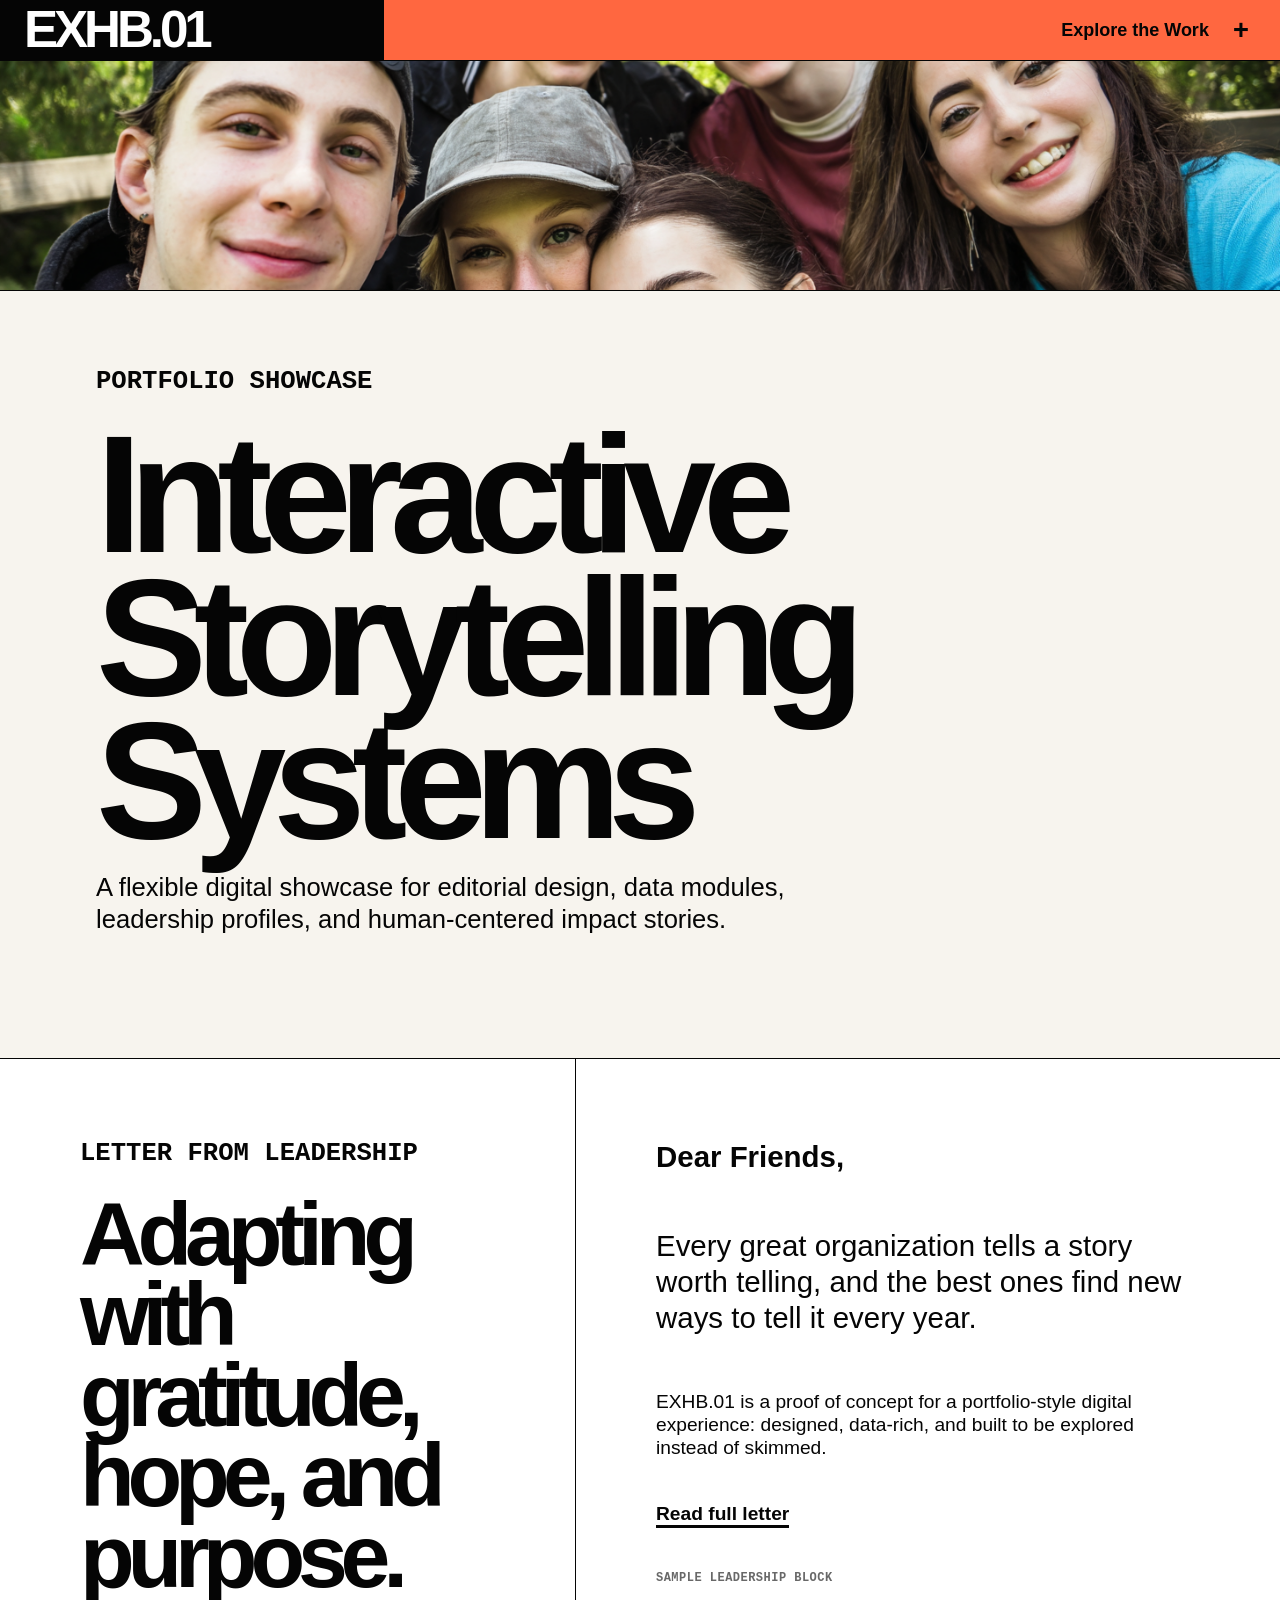
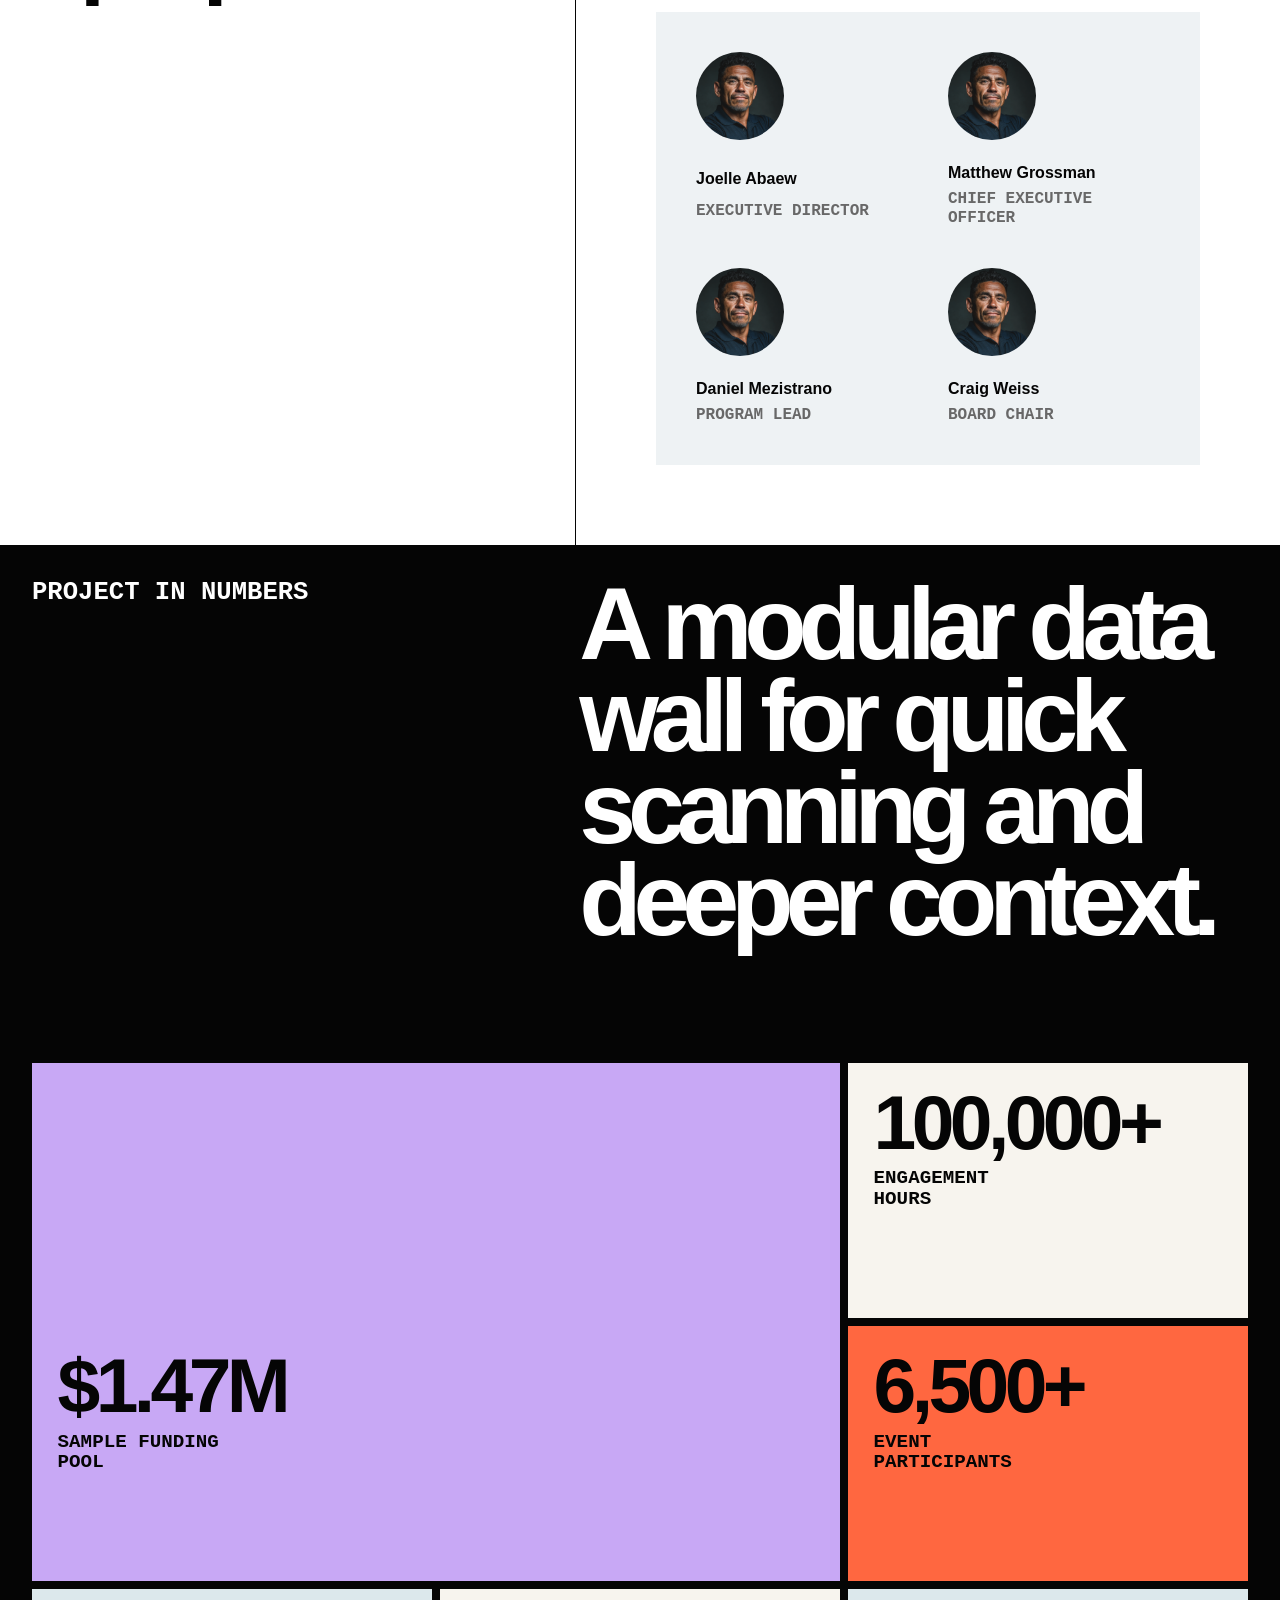
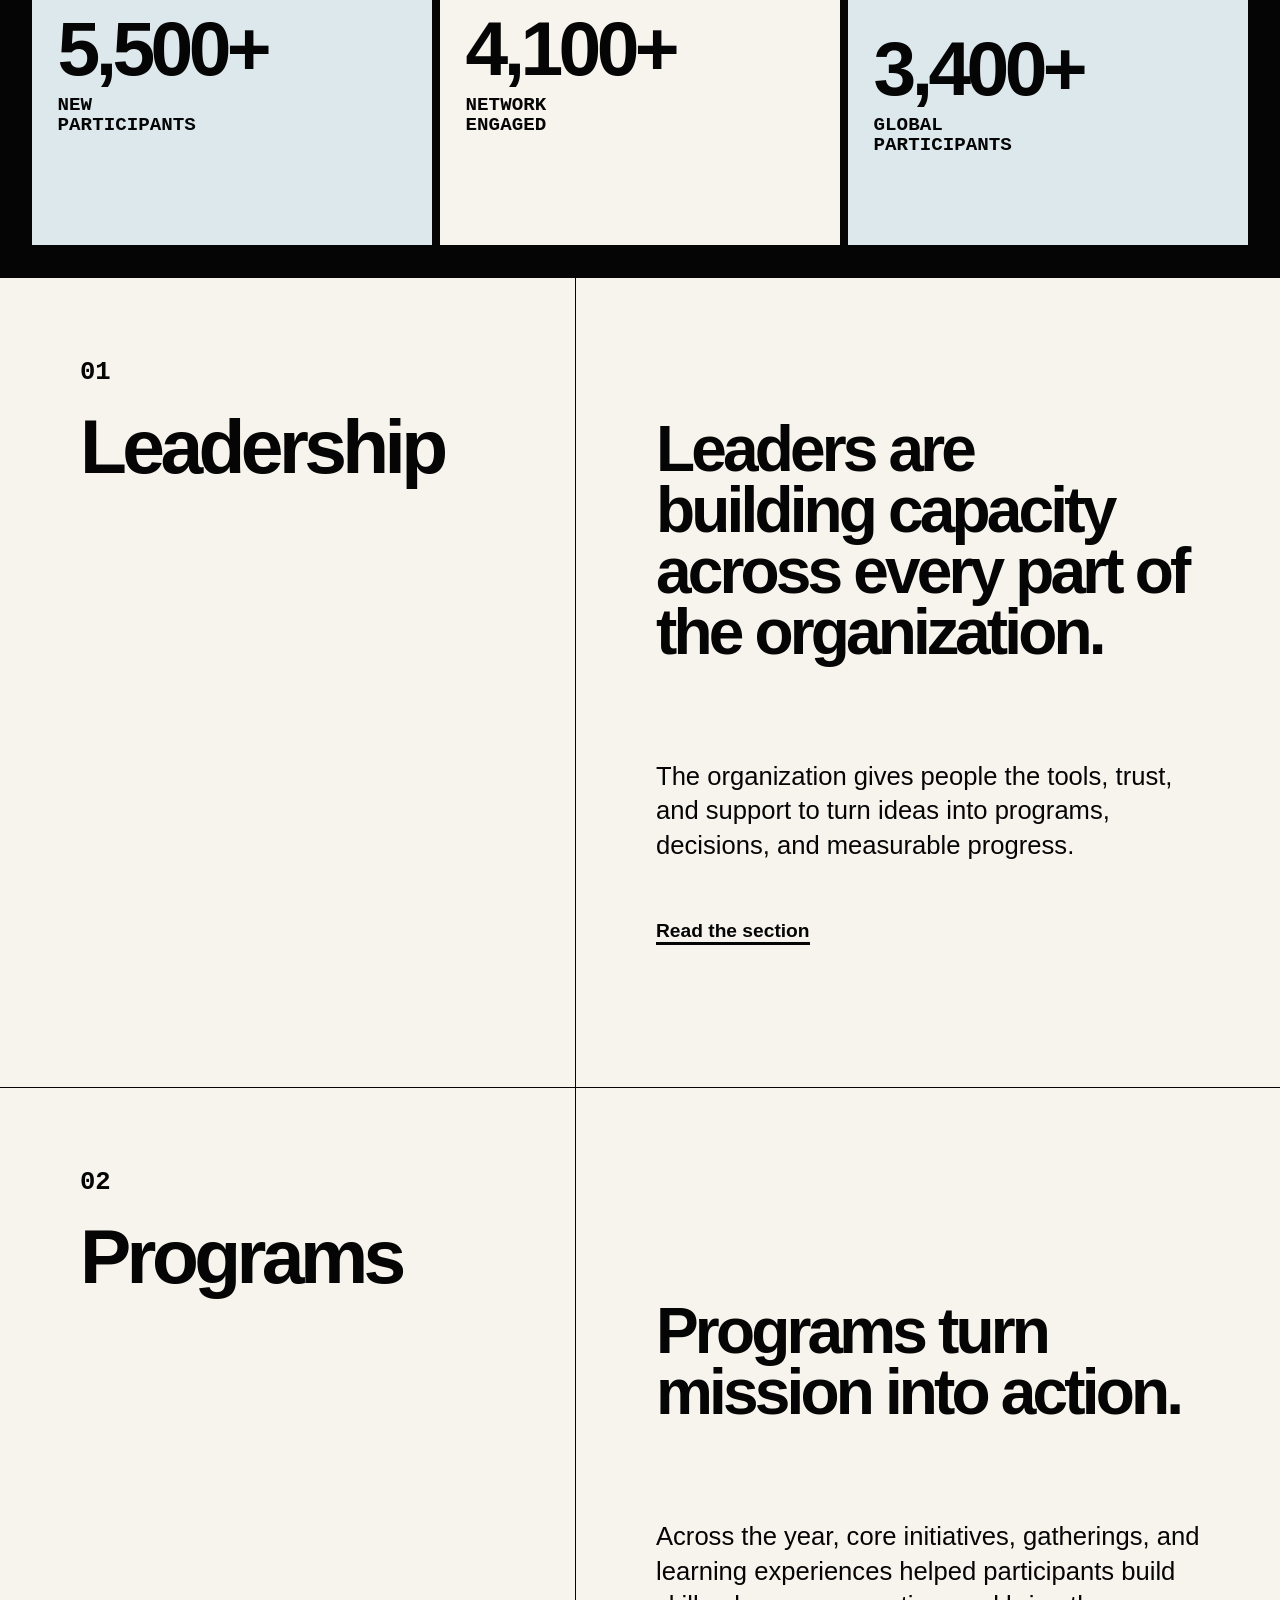
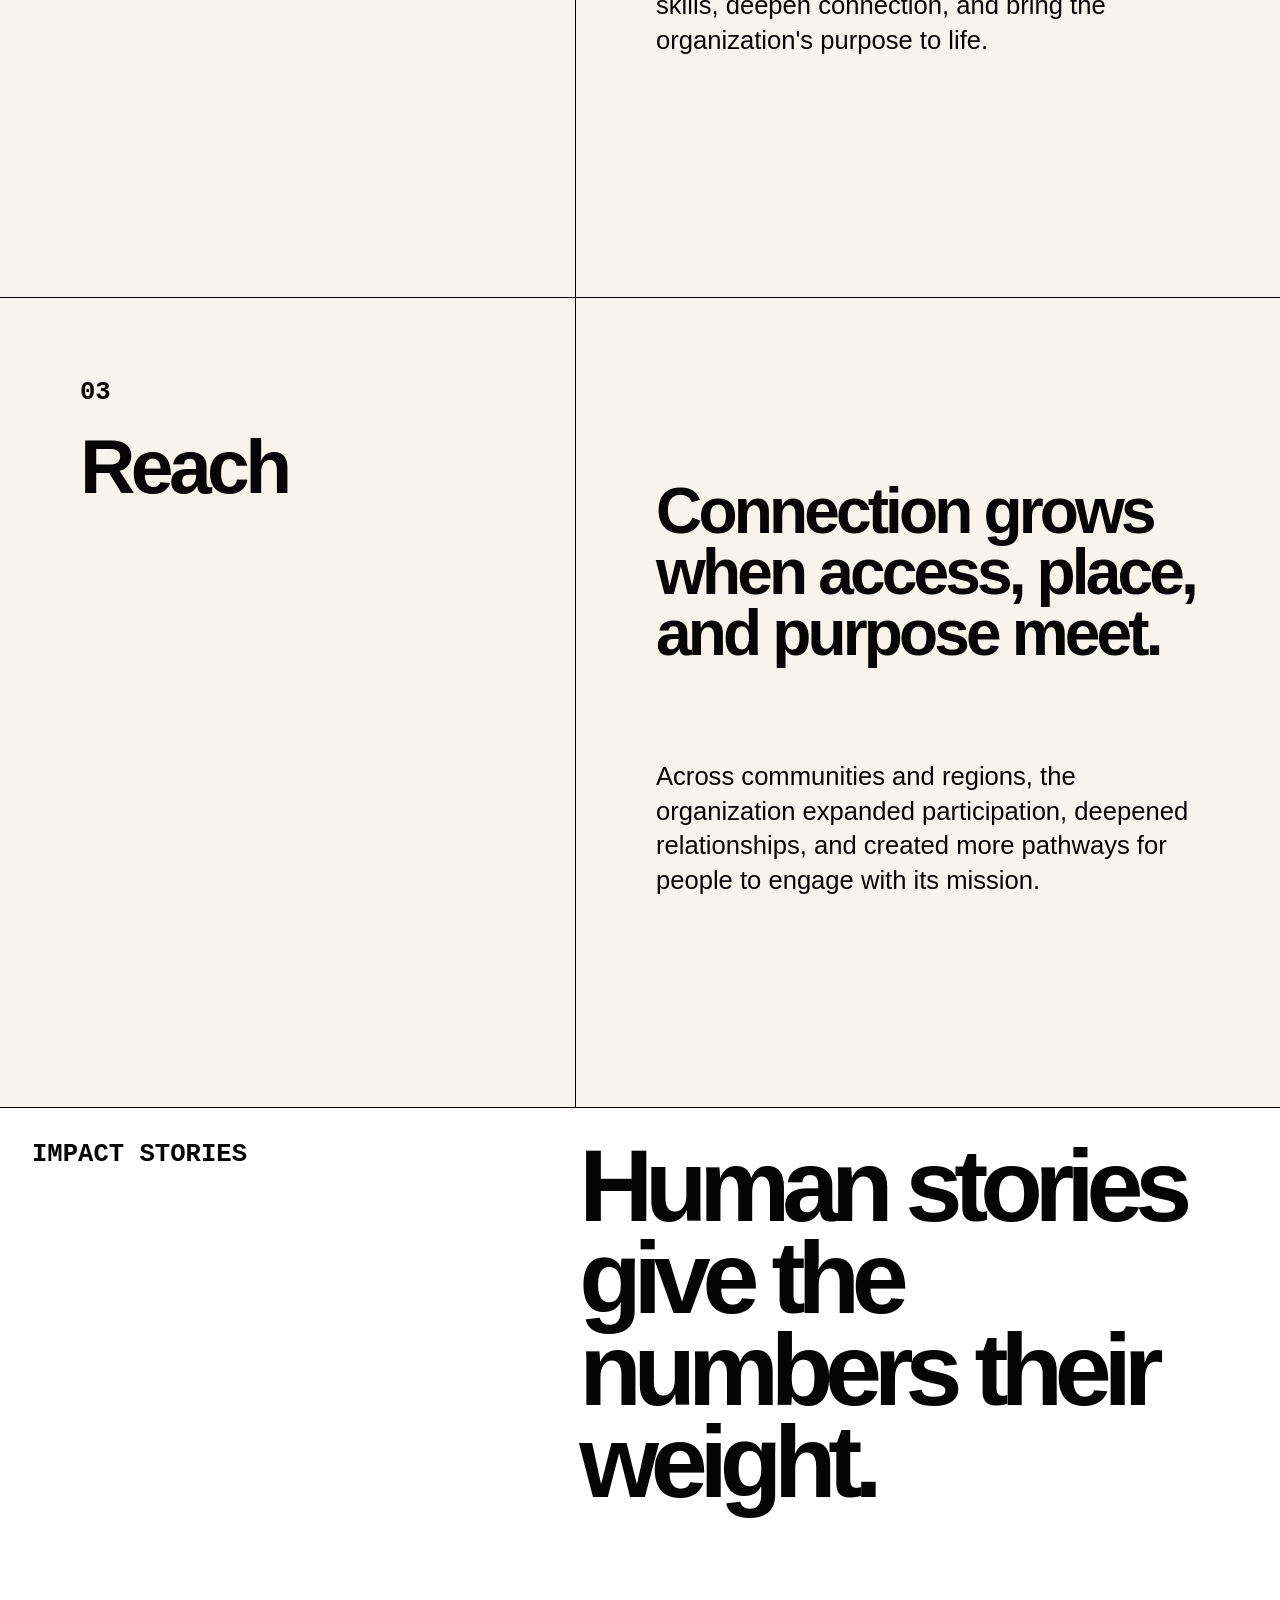
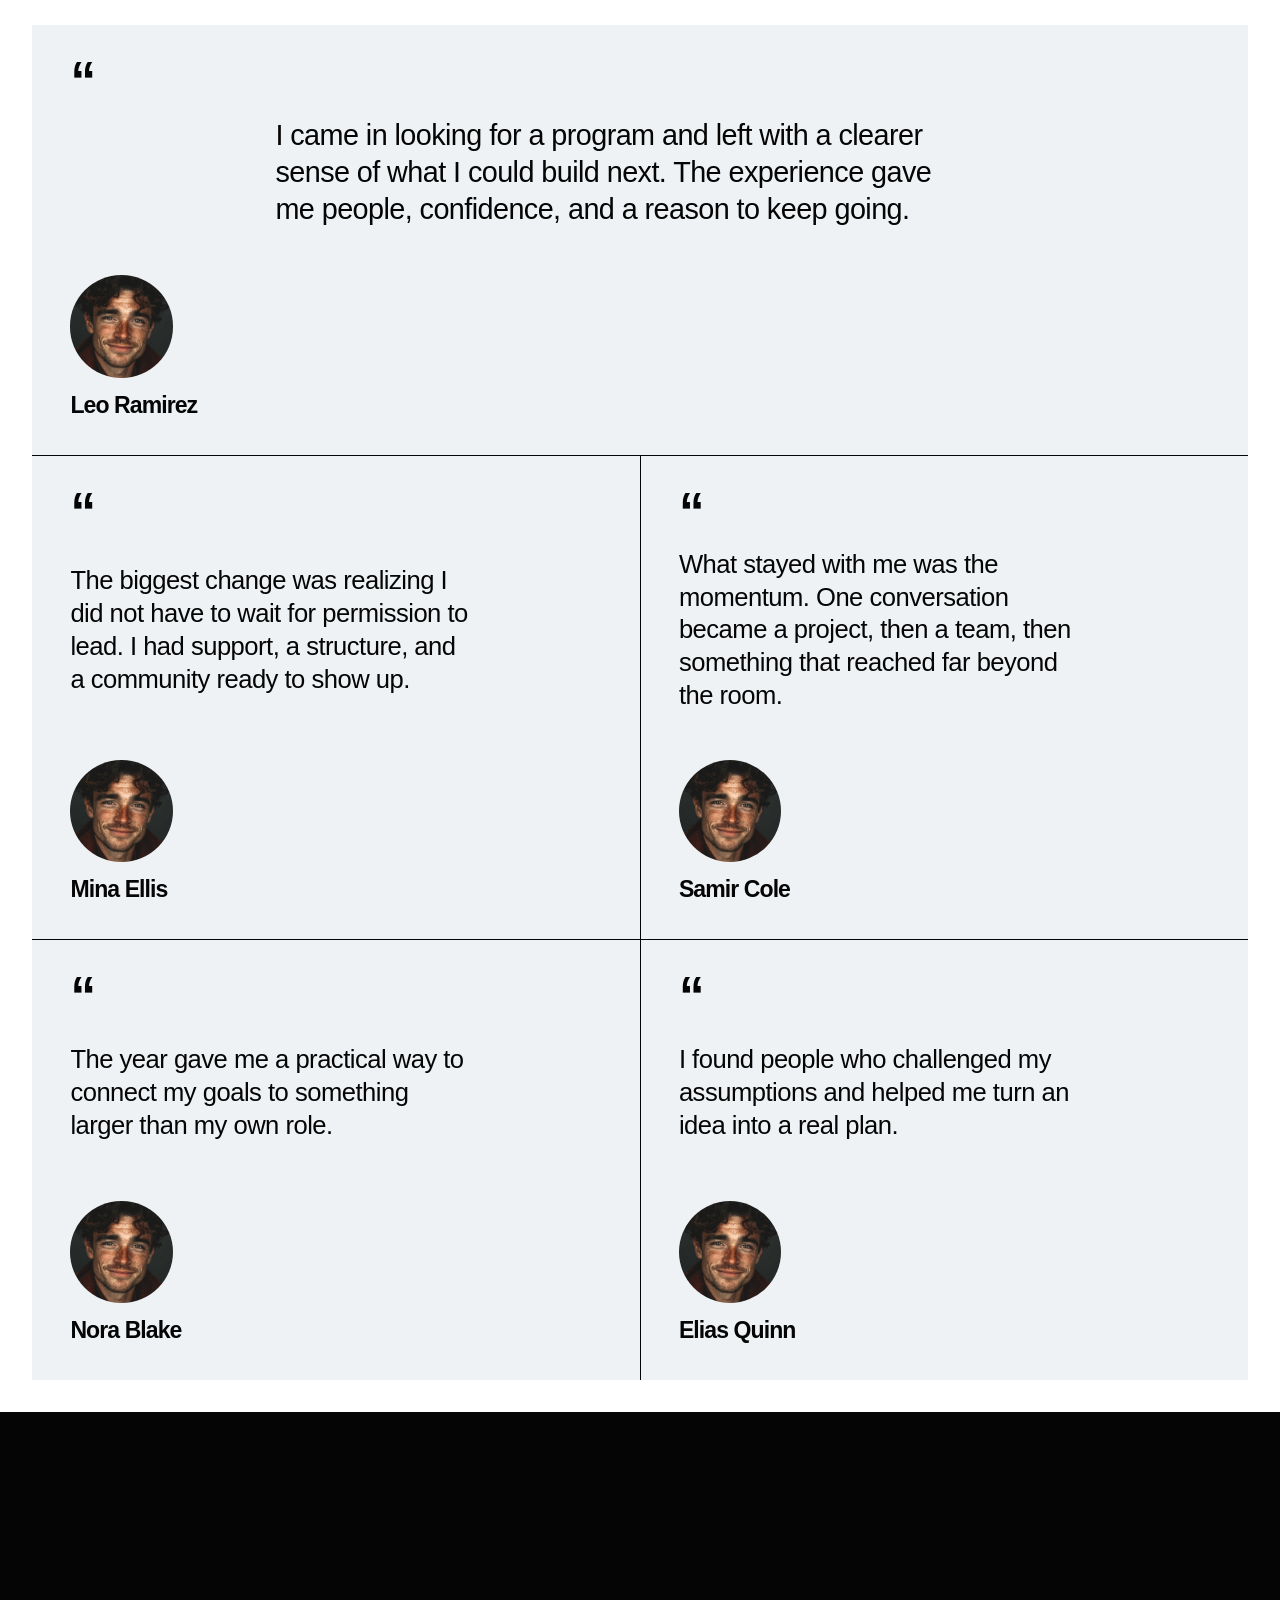
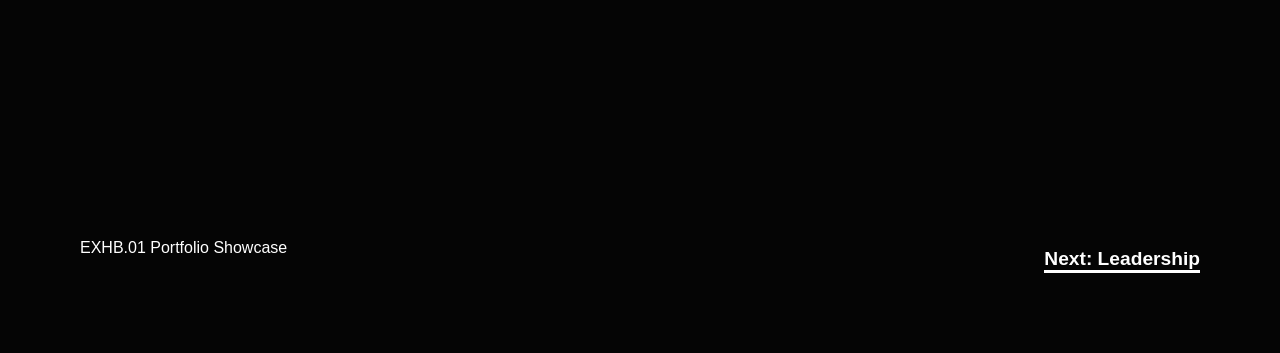
==== commit b102406d: "Make homepage copy portfolio focused" ====
--- a/index.html
+++ b/index.html
@@ -3,7 +3,7 @@
 <head>
   <meta charset="utf-8">
   <meta name="viewport" content="width=device-width, initial-scale=1">
-  <title>EXHB.01 Annual Report Showcase</title>
+  <title>EXHB.01 Portfolio Showcase</title>
   <link rel="stylesheet" href="style.css">
   <script src="script.js" defer></script>
 </head>
@@ -12,40 +12,40 @@
   <header class="site-header">
     <a class="site-logo" href="index.html" aria-label="EXHB.01 home">EXHB.01</a>
     <button class="report-toggle" type="button" aria-expanded="false" aria-controls="report-menu">
-      <span>Read the Report</span>
+      <span>Explore the Work</span>
       <span class="toggle-mark" aria-hidden="true">+</span>
     </button>
   </header>
 
   <div class="report-menu" id="report-menu" aria-hidden="true">
     <div class="report-menu-top">
-      <h2>Report Chapters</h2>
+      <h2>Showcase Sections</h2>
       <button class="report-close" type="button" aria-label="Close report menu">x</button>
     </div>
 
-    <nav class="chapter-menu" aria-label="Report chapters">
+    <nav class="chapter-menu" aria-label="Showcase sections">
       <a href="letter.html"><span>01</span>Letter from Leadership</a>
-      <a href="index.html#numbers"><span>02</span>Year in Numbers</a>
+      <a href="index.html#numbers"><span>02</span>Project in Numbers</a>
       <a href="leadership.html"><span>03</span>Leadership</a>
       <a href="index.html#programs"><span>04</span>Programs</a>
       <a href="index.html#global"><span>05</span>Reach</a>
       <a href="index.html#stories"><span>06</span>Impact Stories</a>
     </nav>
 
-    <p class="report-menu-foot">EXHB.01 Annual Report Showcase</p>
+    <p class="report-menu-foot">EXHB.01 Portfolio Showcase</p>
   </div>
 
   <main>
-    <section class="video-hero" aria-label="Annual report showcase hero video">
+    <section class="video-hero" aria-label="Portfolio showcase hero video">
       <video autoplay muted loop playsinline poster="assets/hero-poster.png">
         <source src="assets/hero-video.mp4" type="video/mp4">
       </video>
     </section>
 
     <section class="home-hero">
-      <p class="eyebrow">Annual Report Showcase</p>
-      <h1>A Movement in Motion</h1>
-      <p>Teen leadership, Jewish pride, global connection, and community impact.</p>
+      <p class="eyebrow">Portfolio Showcase</p>
+      <h1>Interactive Storytelling Systems</h1>
+      <p>A flexible digital showcase for editorial design, data modules, leadership profiles, and human-centered impact stories.</p>
     </section>
 
     <section class="letter-section">
@@ -60,7 +60,7 @@
           Every great organization tells a story worth telling, and the best ones find new ways to tell it every year.
         </p>
         <p class="letter-support">
-          EXHB.01 is a proof of concept for the annual report as a digital experience: designed, data-rich, and built to be explored instead of skimmed.
+          EXHB.01 is a proof of concept for a portfolio-style digital experience: designed, data-rich, and built to be explored instead of skimmed.
         </p>
         <a class="text-link" href="letter.html">Read full letter</a>
 
@@ -92,35 +92,35 @@
 
     <section class="numbers-wall" id="numbers">
       <div class="band-heading">
-        <p class="eyebrow">Year in Numbers</p>
-        <h2>One year of global teen impact.</h2>
+        <p class="eyebrow">Project in Numbers</p>
+        <h2>A modular data wall for quick scanning and deeper context.</h2>
       </div>
 
       <div class="numbers-grid">
         <article class="number-tile is-featured">
           <strong>$1.47M</strong>
-          <span>Scholarship dollars awarded</span>
-          <p>$1,471,852 helped more teens access programs, travel, leadership experiences, and community.</p>
+          <span>Sample funding pool</span>
+          <p>$1,471,852 represents a sample investment pool that can be adapted to any campaign, initiative, or organization.</p>
         </article>
         <article class="number-tile">
           <strong>100,000+</strong>
-          <span>Service hours</span>
-          <p>Teens performed more than 100,000 hours of volunteer service in communities worldwide.</p>
+          <span>Engagement hours</span>
+          <p>More than 100,000 hours can represent participation, service, learning, support, or any measurable community activity.</p>
         </article>
         <article class="number-tile">
           <strong>6,500+</strong>
-          <span>Convention participants</span>
-          <p>6,502 teens attended more than 85 conventions across the Movement.</p>
+          <span>Event participants</span>
+          <p>6,502 participants attended more than 85 events, programs, or experiences across the showcase year.</p>
         </article>
         <article class="number-tile">
           <strong>5,500+</strong>
-          <span>New members</span>
-          <p>5,518 new members in North America joined BBYO this year.</p>
+          <span>New participants</span>
+          <p>5,518 new participants joined programs, communities, or initiatives during the sample year.</p>
         </article>
         <article class="number-tile">
           <strong>4,100+</strong>
-          <span>Alumni engaged</span>
-          <p>More than 4,100 alumni took part in 50 events, reconnecting with teens and one another.</p>
+          <span>Network engaged</span>
+          <p>More than 4,100 people took part in 50 events, reconnecting with the work and one another.</p>
         </article>
         <article class="number-tile">
           <strong>3,400+</strong>
@@ -151,7 +151,7 @@
 
       <div class="split-content">
         <h3>Programs turn mission into action.</h3>
-        <p>Across the year, core initiatives, gatherings, and learning experiences helped participants build skills, deepen connection, and bring the organization’s purpose to life.</p>
+        <p>Across the year, core initiatives, gatherings, and learning experiences helped participants build skills, deepen connection, and bring the organization's purpose to life.</p>
       </div>
     </section>
 
@@ -233,7 +233,7 @@
   </main>
 
   <footer class="site-footer">
-    <p>EXHB.01 Annual Report Showcase</p>
+    <p>EXHB.01 Portfolio Showcase</p>
     <a href="leadership.html">Next: Leadership</a>
   </footer>
 </body>
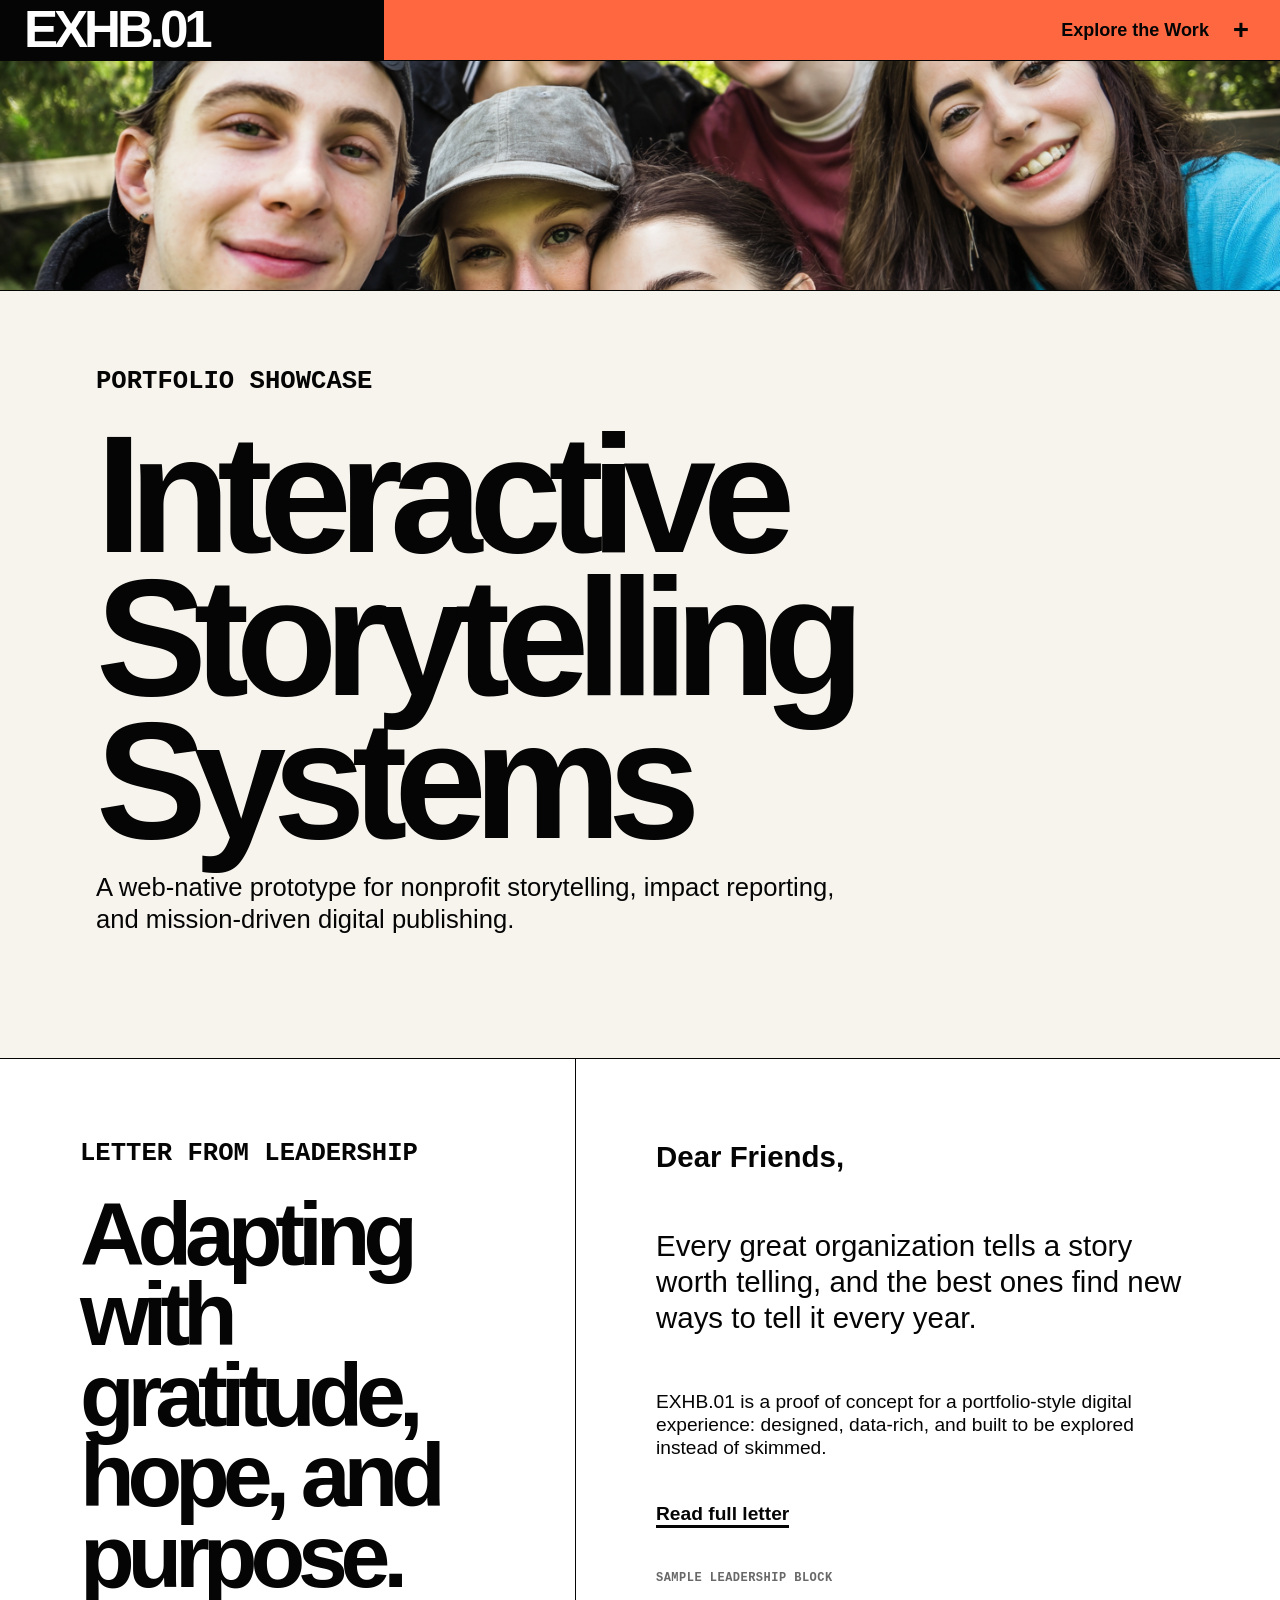
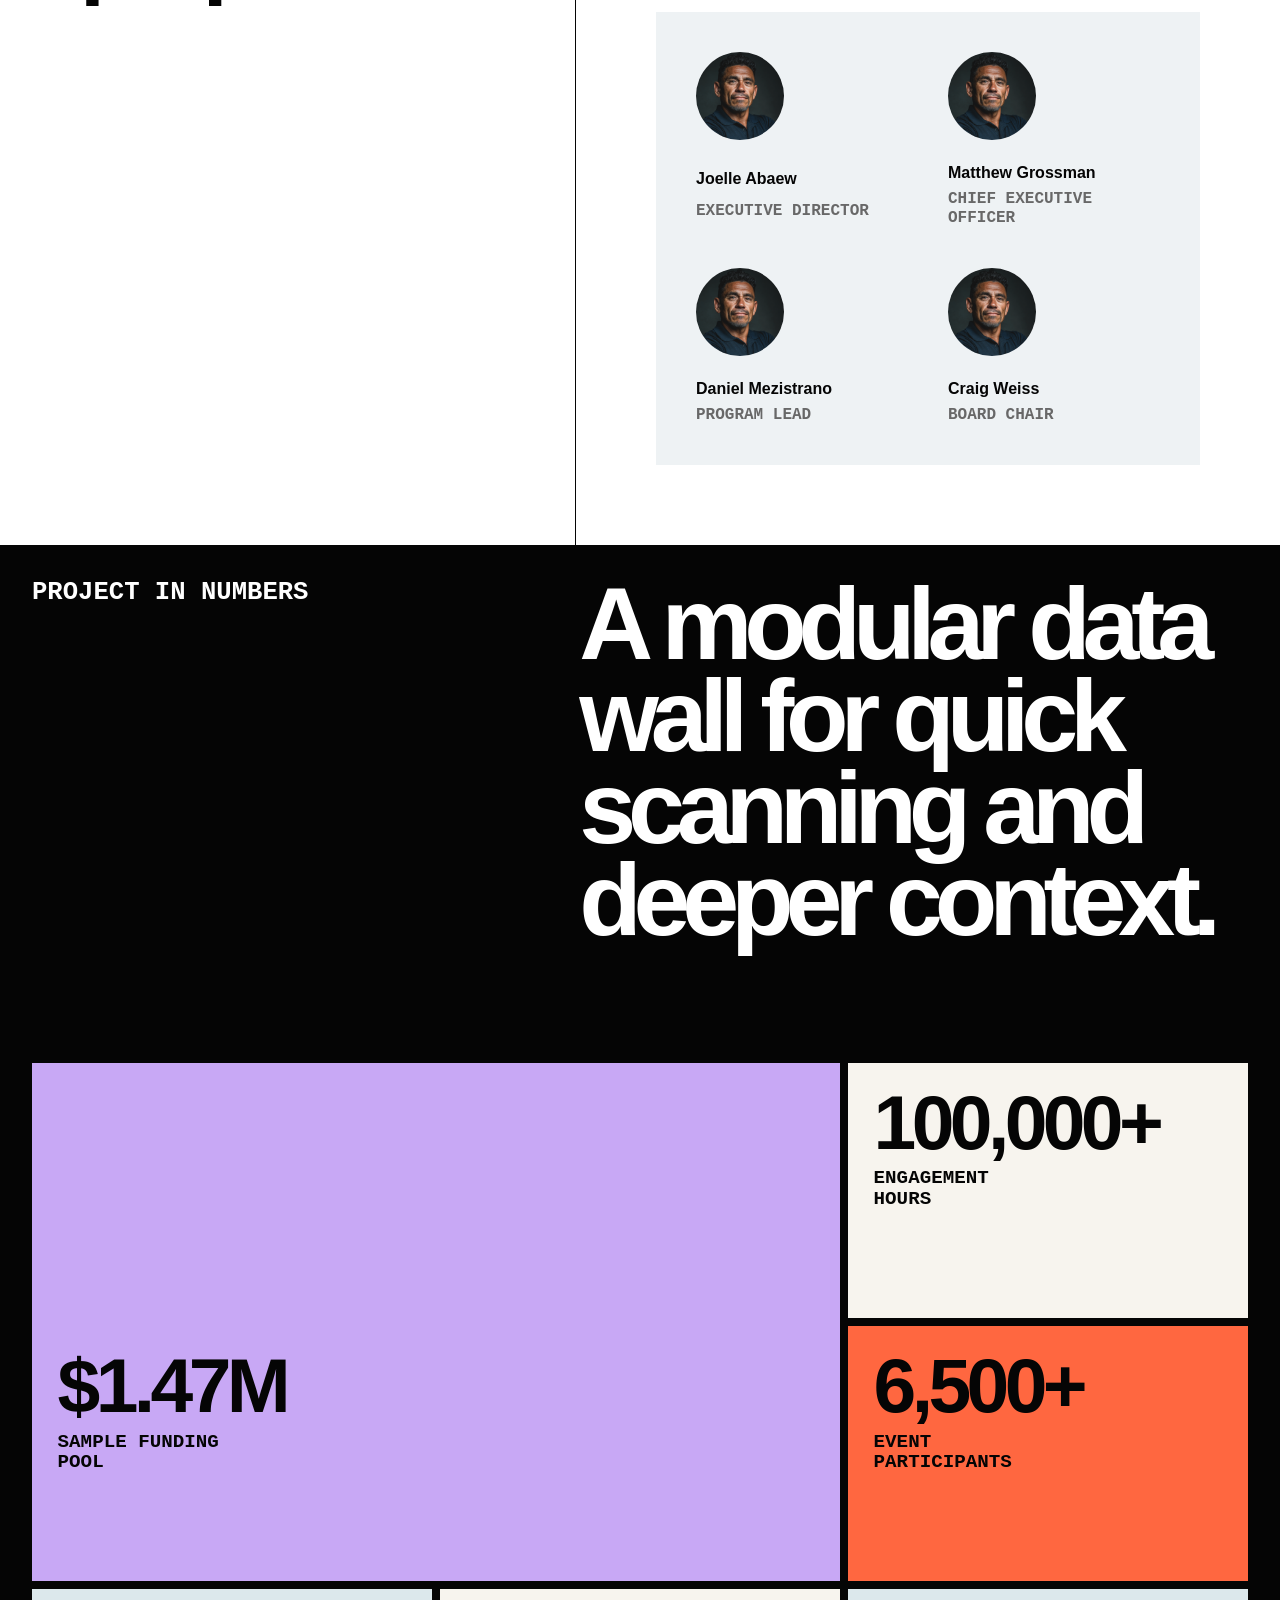
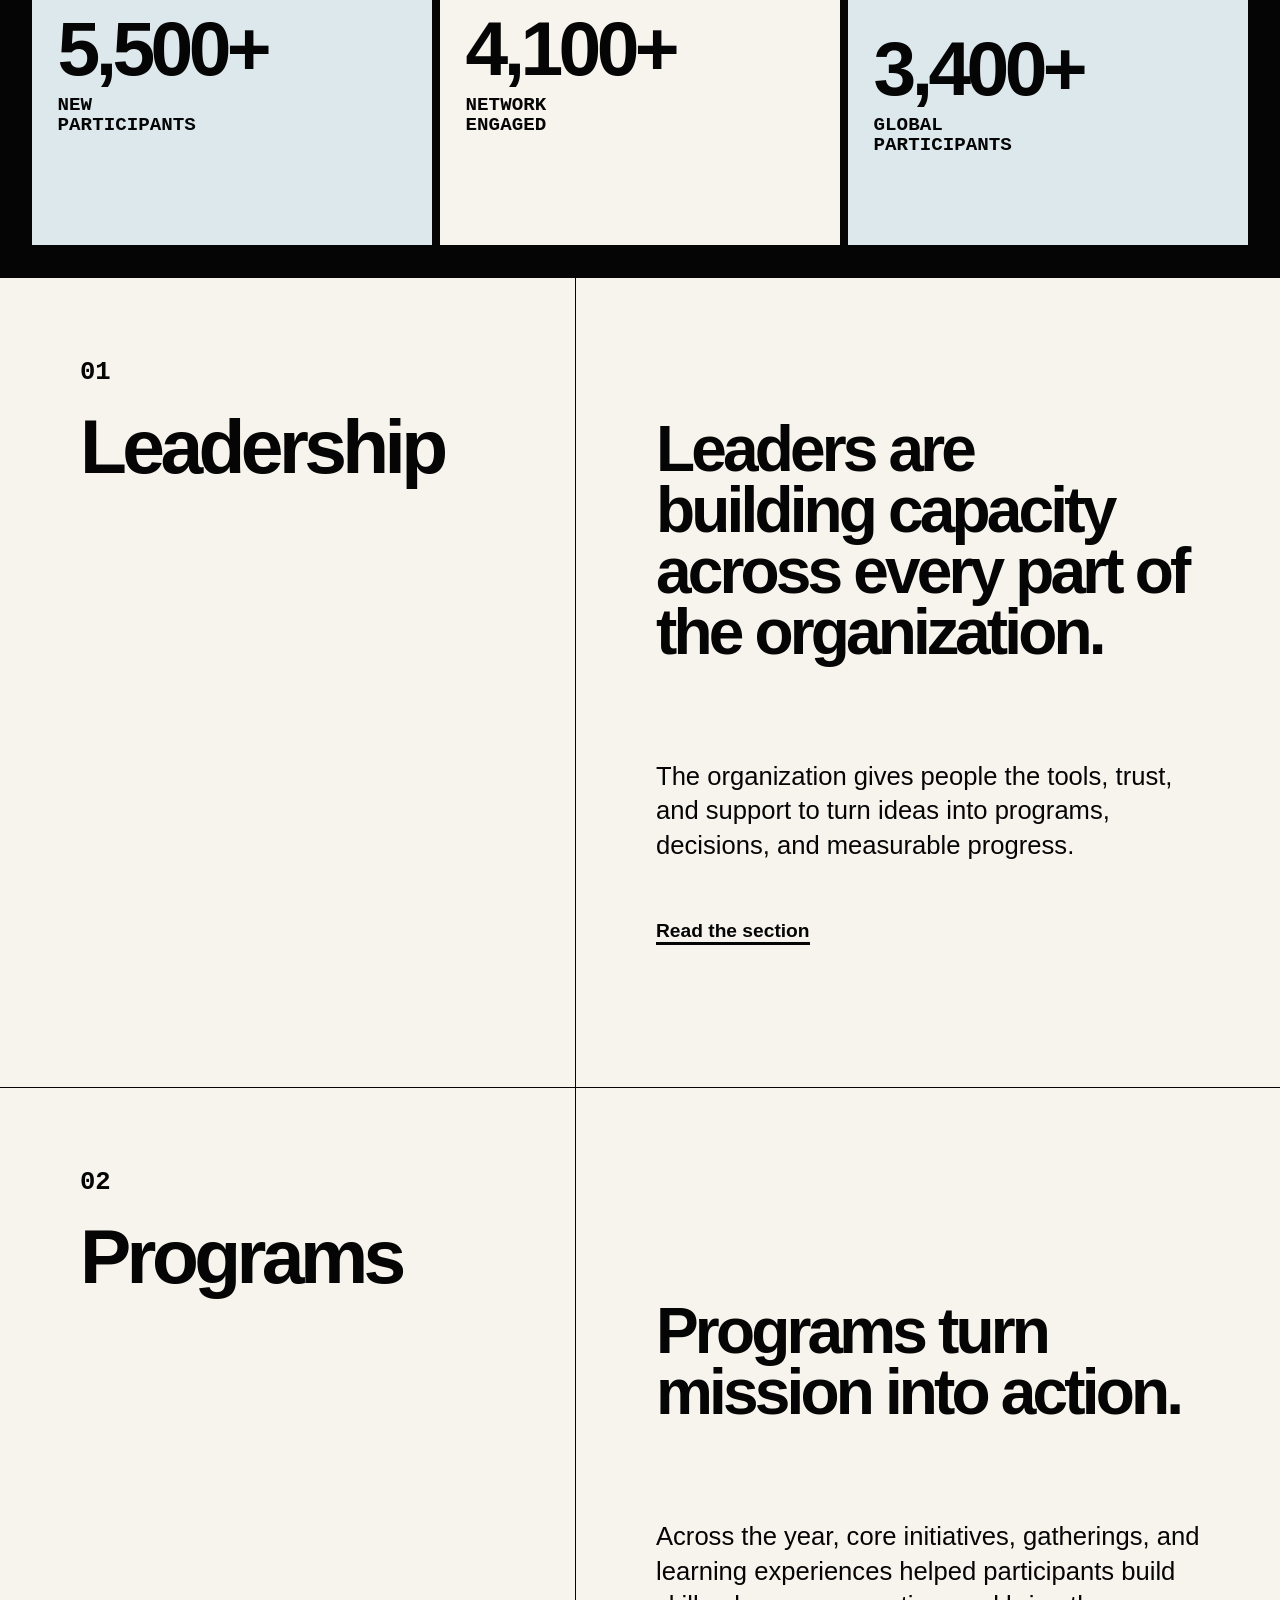
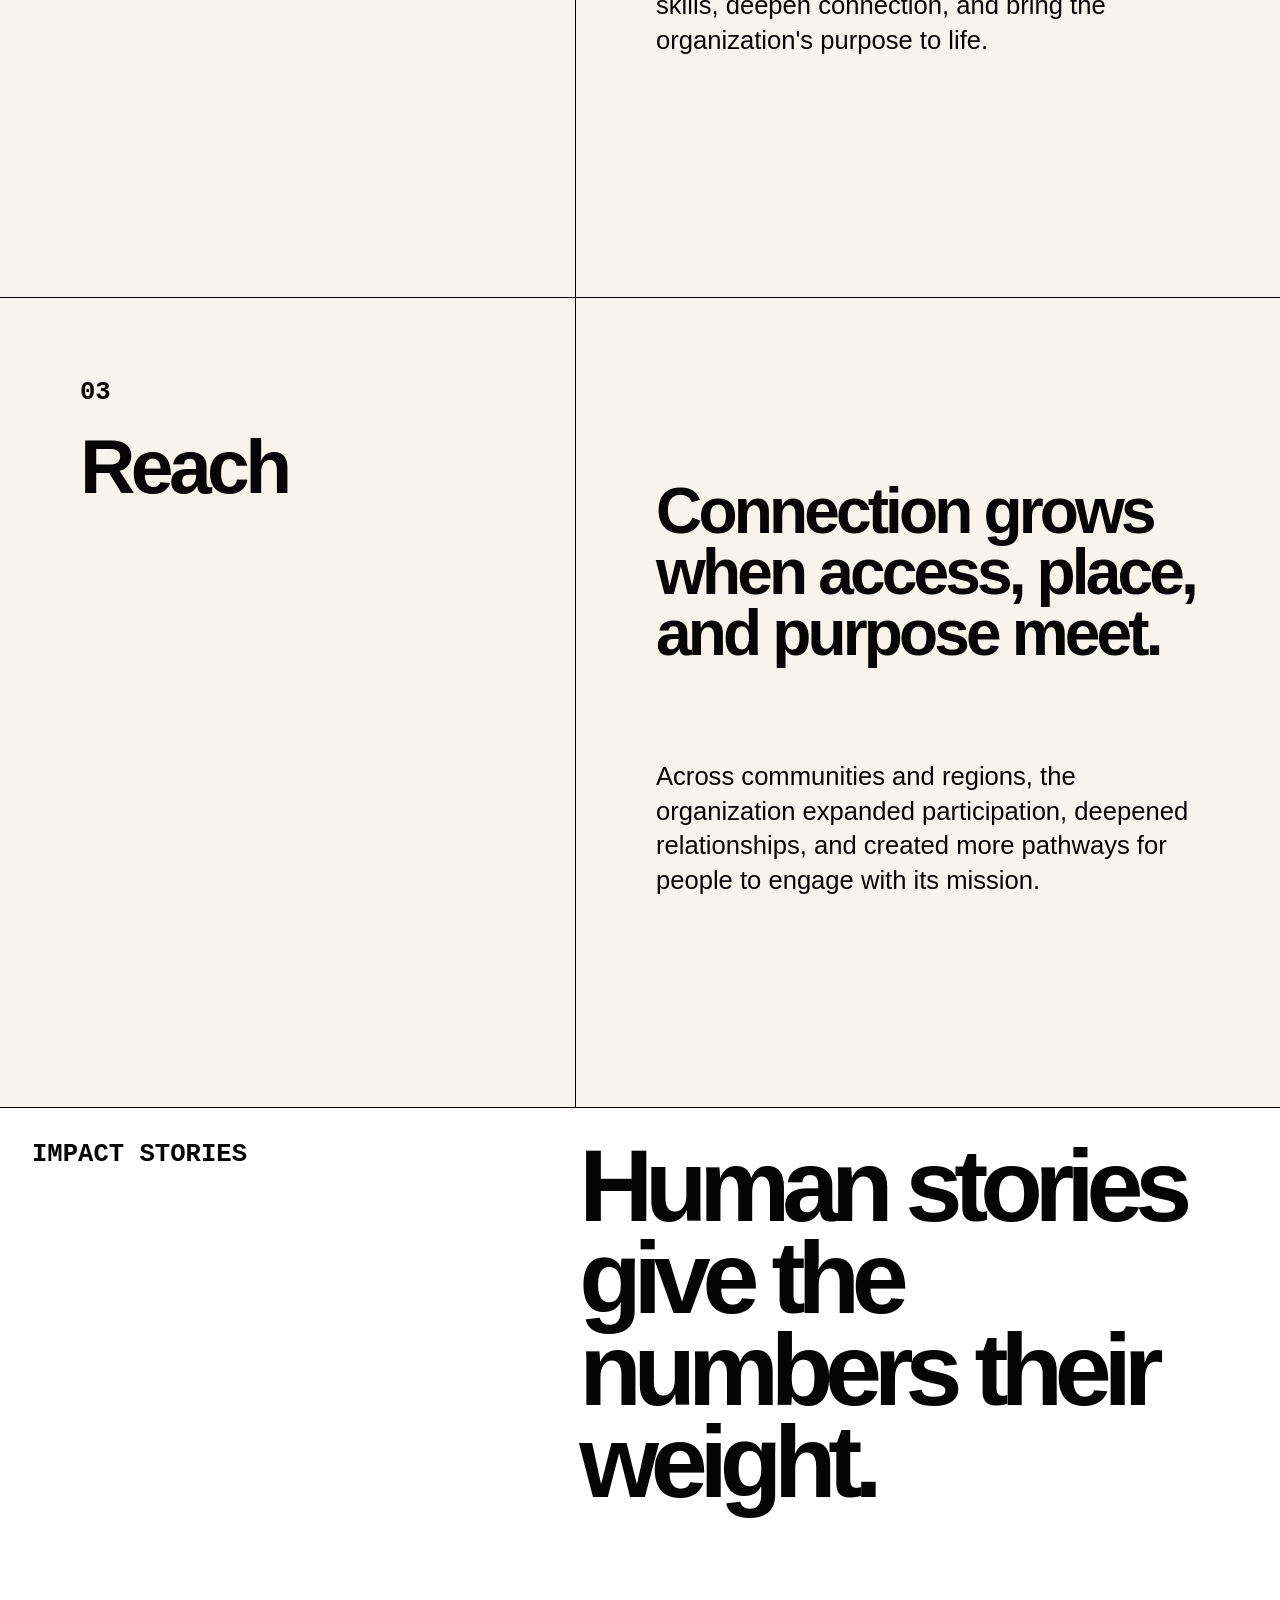
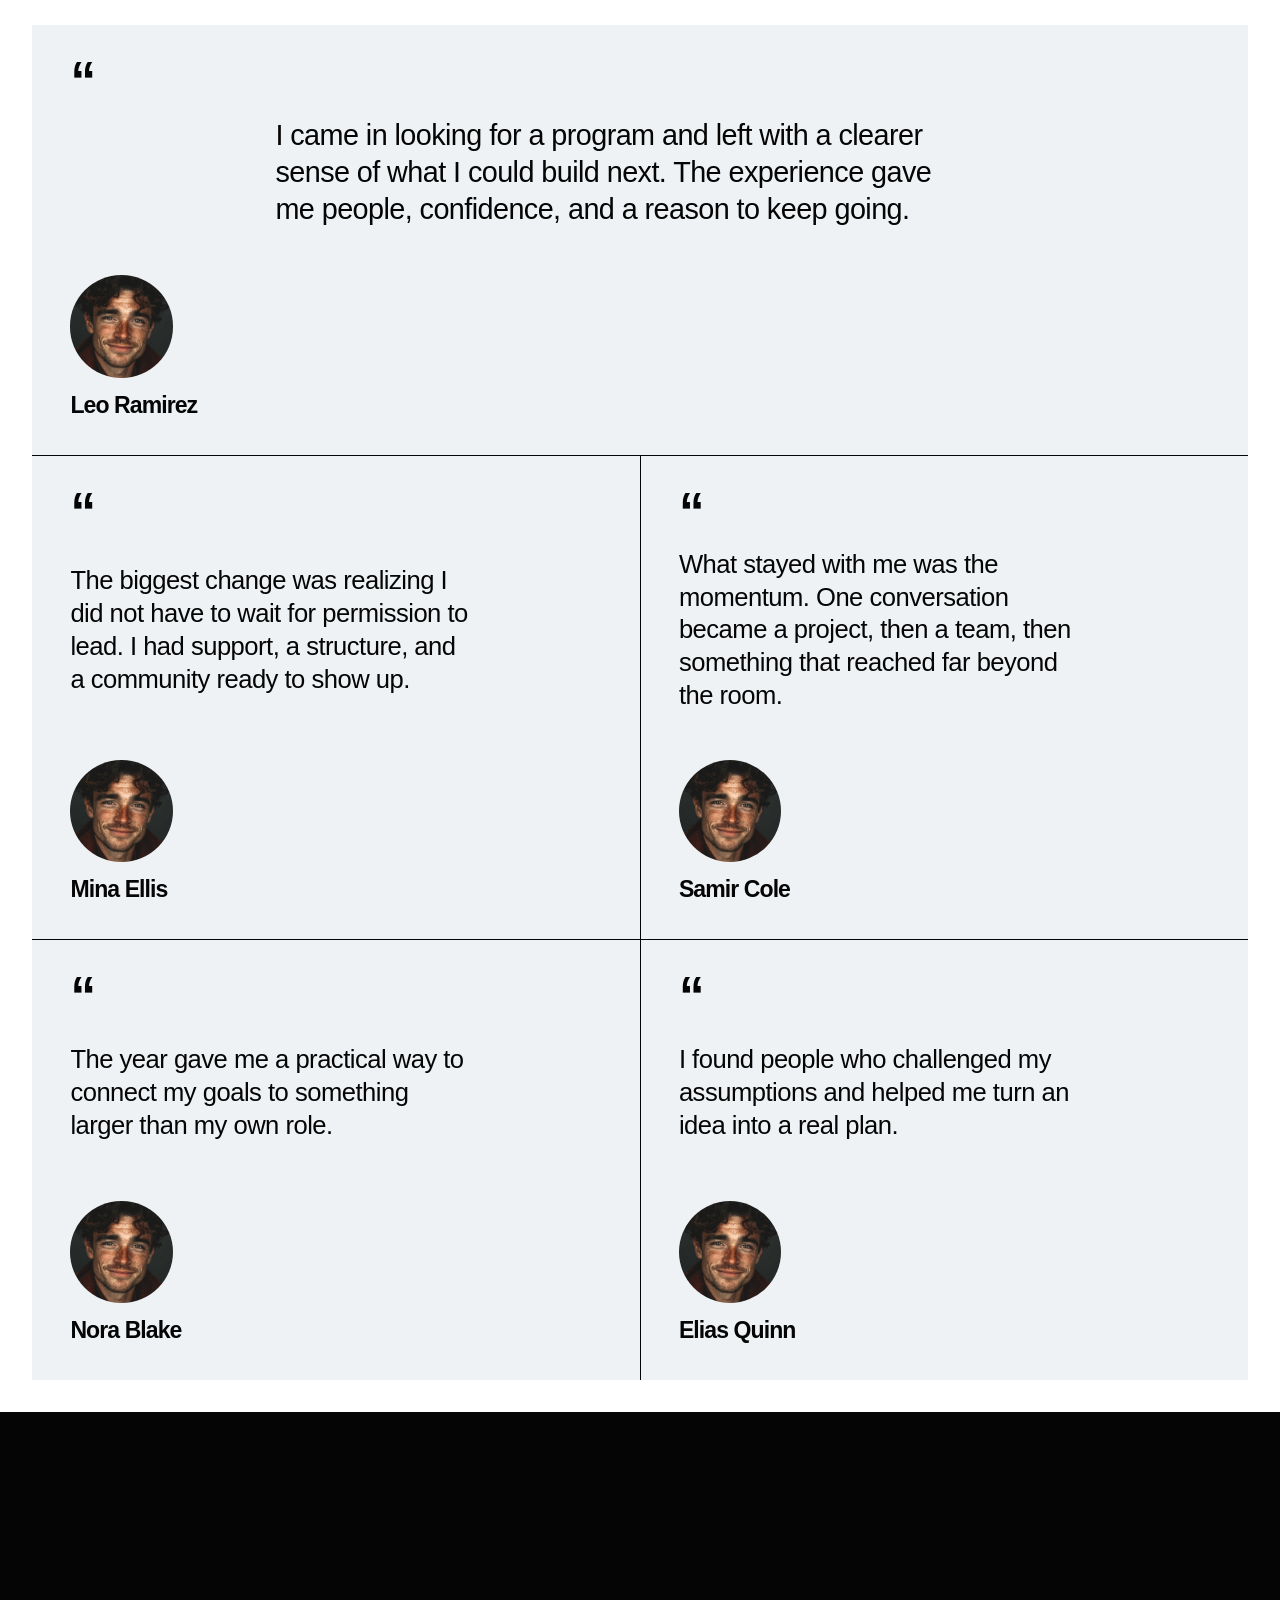
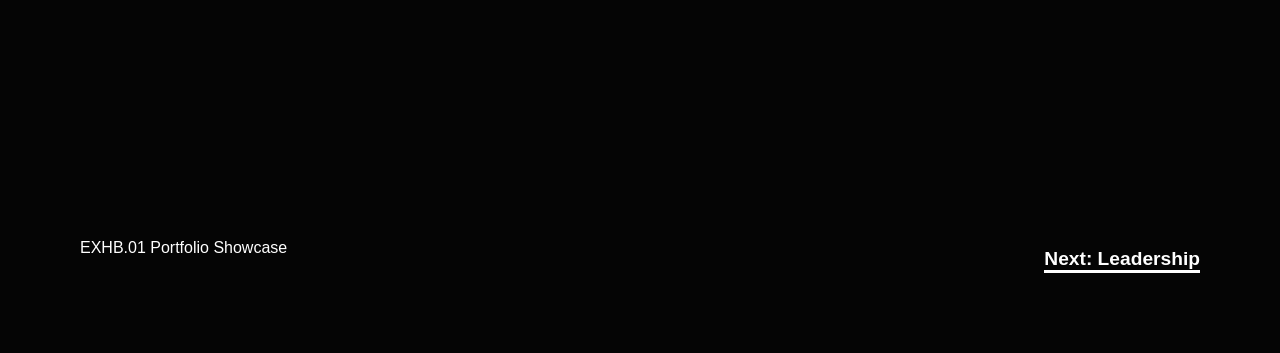
==== commit b62e1a11: "Update homepage intro copy" ====
--- a/index.html
+++ b/index.html
@@ -45,7 +45,7 @@
     <section class="home-hero">
       <p class="eyebrow">Portfolio Showcase</p>
       <h1>Interactive Storytelling Systems</h1>
-      <p>A flexible digital showcase for editorial design, data modules, leadership profiles, and human-centered impact stories.</p>
+      <p>A web-native prototype for nonprofit storytelling, impact reporting, and mission-driven digital publishing.</p>
     </section>
 
     <section class="letter-section">
--- a/style.css
+++ b/style.css
@@ -139,20 +139,44 @@
 
 .chapter-menu a {
   position: relative;
+  z-index: 0;
   display: flex;
   align-items: baseline;
   gap: clamp(1rem, 3vw, 3rem);
   border-top: 1px solid var(--line);
   padding: clamp(1rem, 2vw, 2rem) 2rem 1rem 0;
+  overflow: hidden;
   text-decoration: none;
   font-size: 1.125rem;
   font-weight: 900;
   line-height: 1.1;
   letter-spacing: 0;
+  transition: color 180ms ease;
 }
 
 .chapter-menu a:last-child {
   border-bottom: 1px solid var(--line);
+}
+
+.chapter-menu a::before {
+  content: "";
+  position: absolute;
+  inset: 0;
+  z-index: -1;
+  background: var(--ink);
+  transform: scaleX(0);
+  transform-origin: left center;
+  transition: transform 220ms ease;
+}
+
+.chapter-menu a:hover,
+.chapter-menu a:focus-visible {
+  color: #fff;
+}
+
+.chapter-menu a:hover::before,
+.chapter-menu a:focus-visible::before {
+  transform: scaleX(1);
 }
 
 .chapter-menu span {
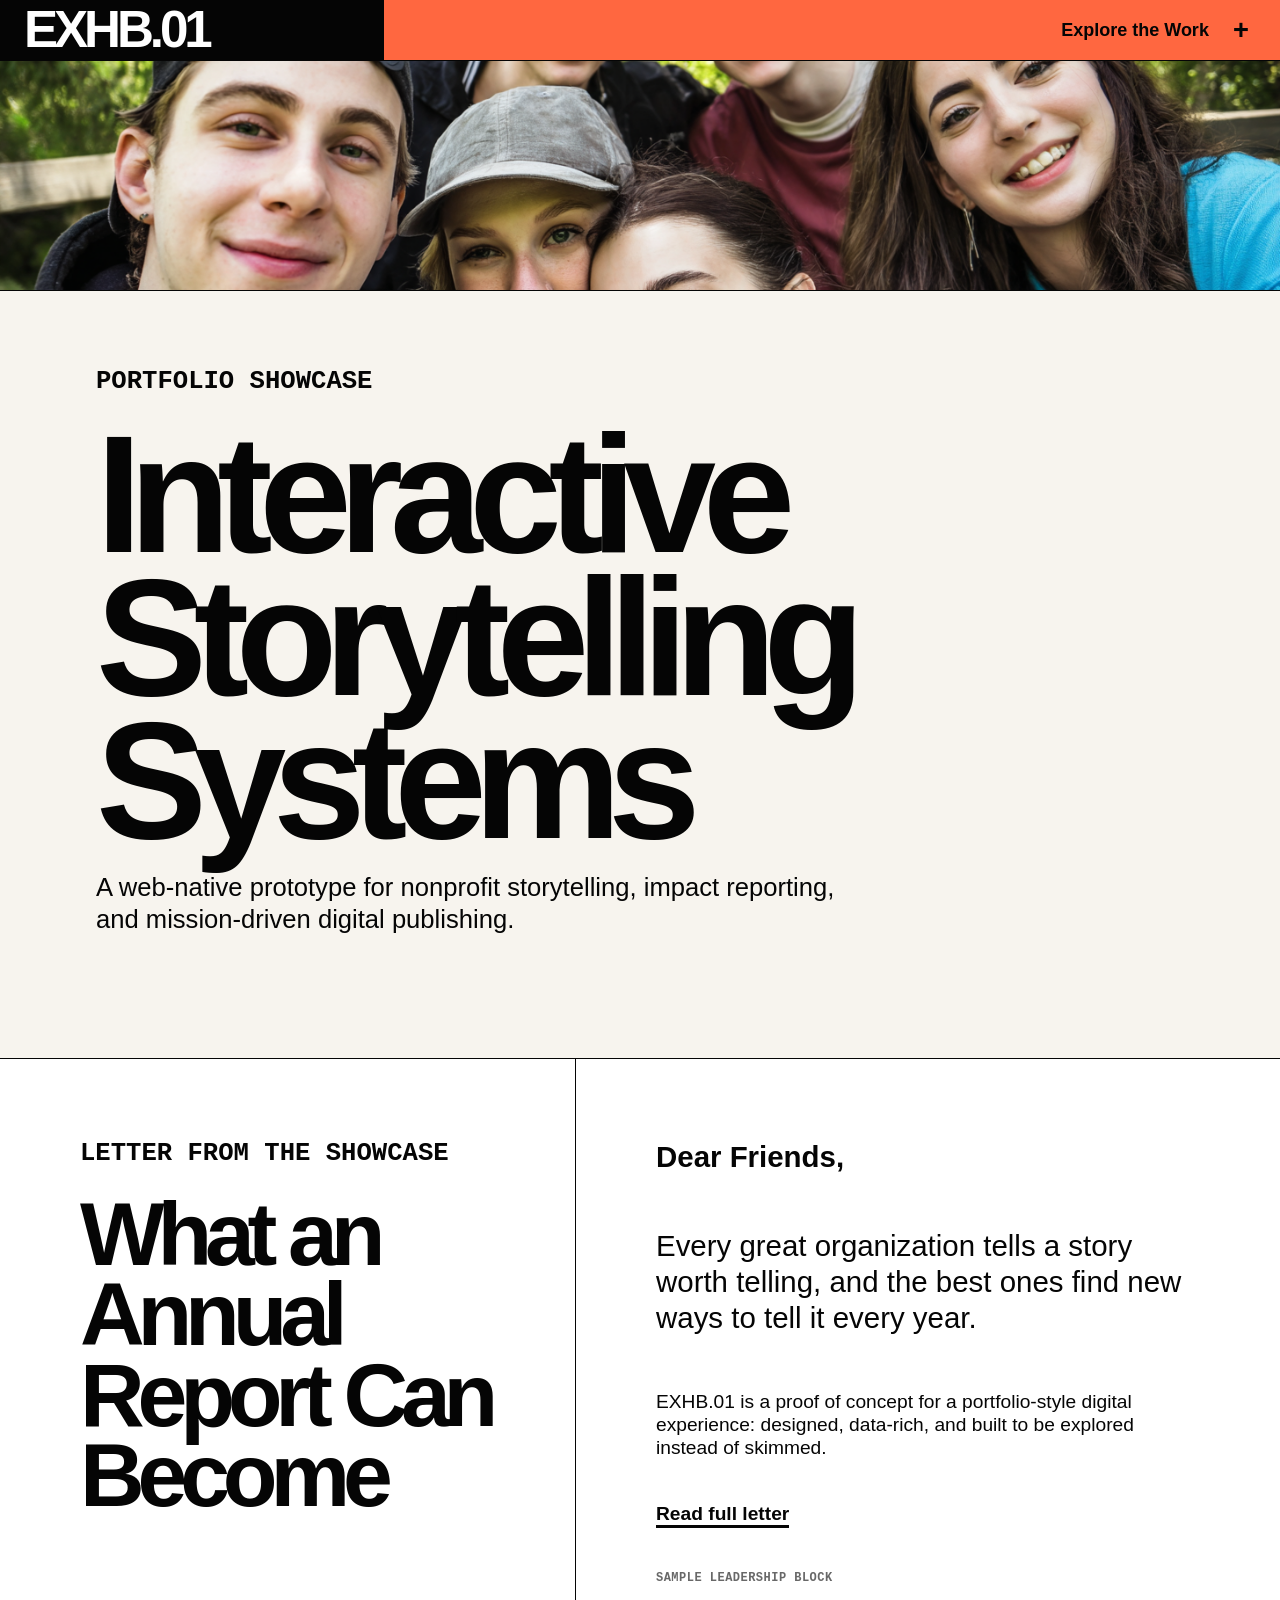
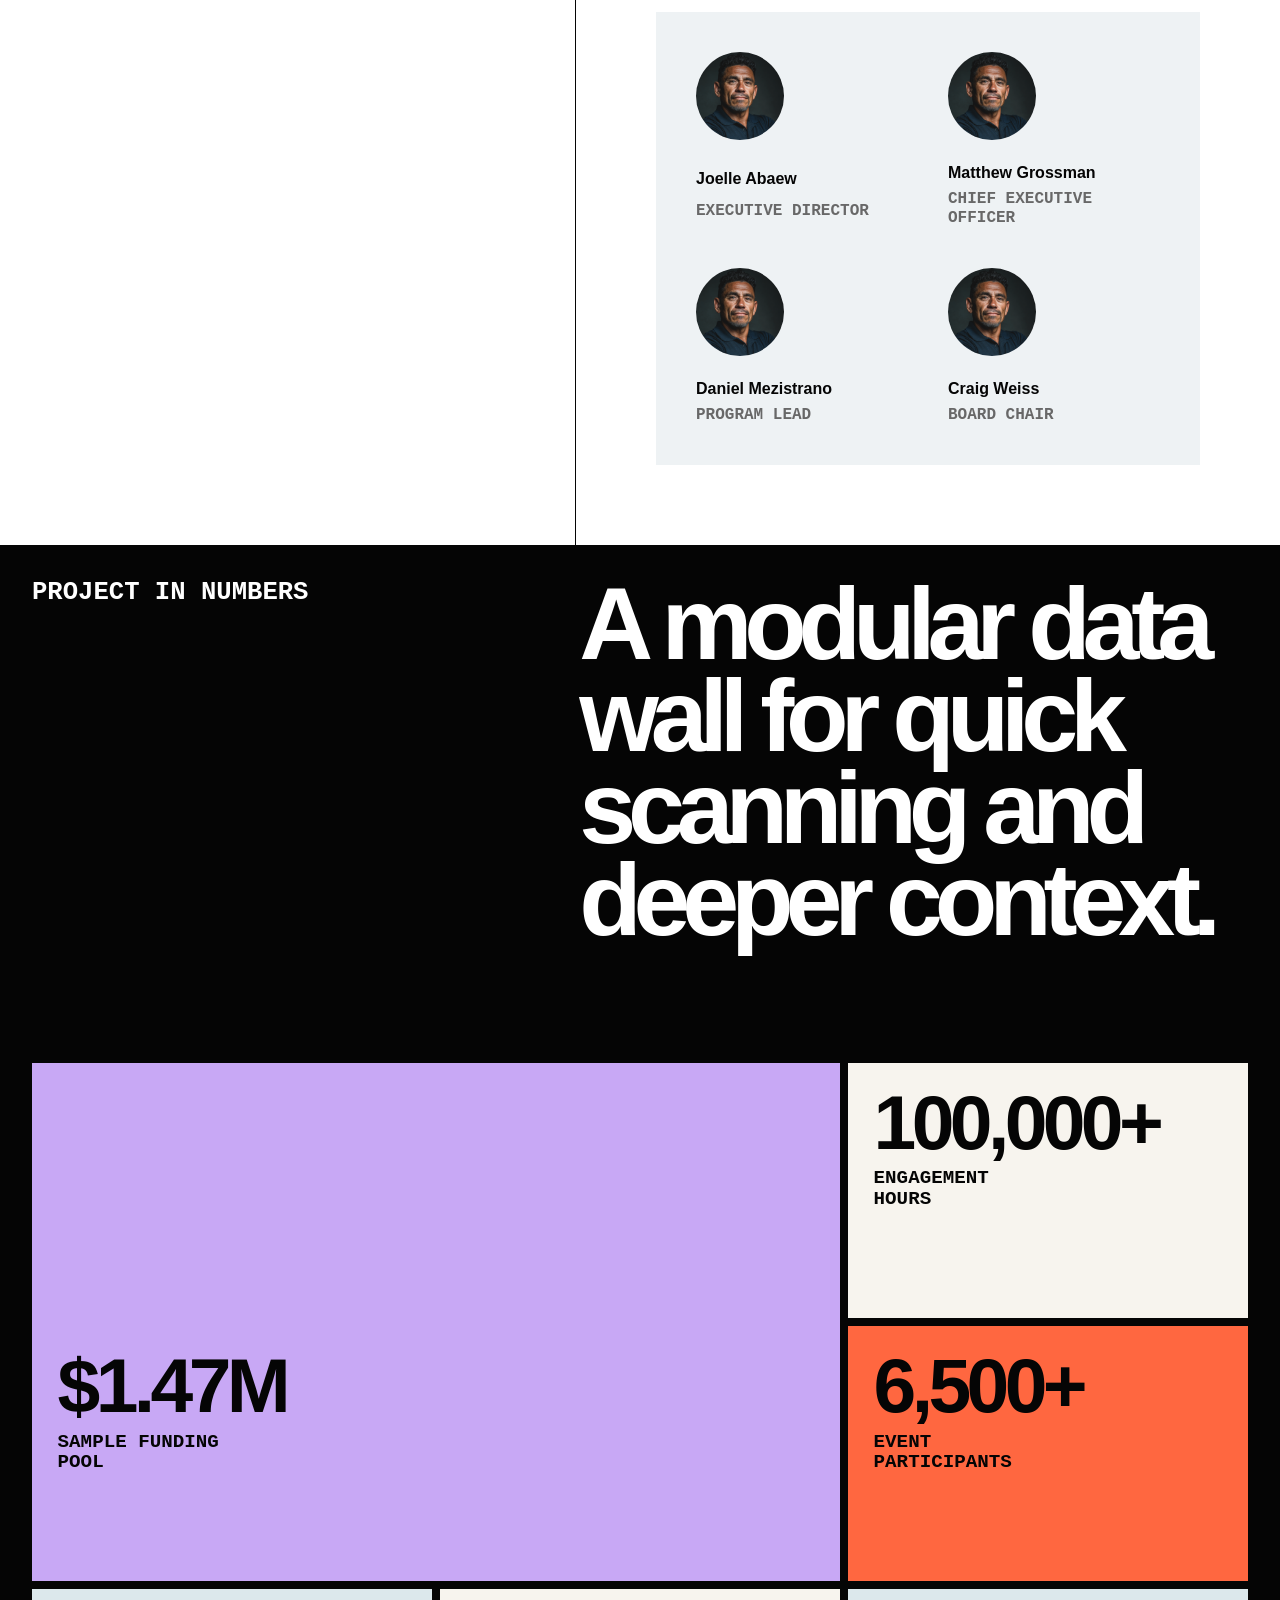
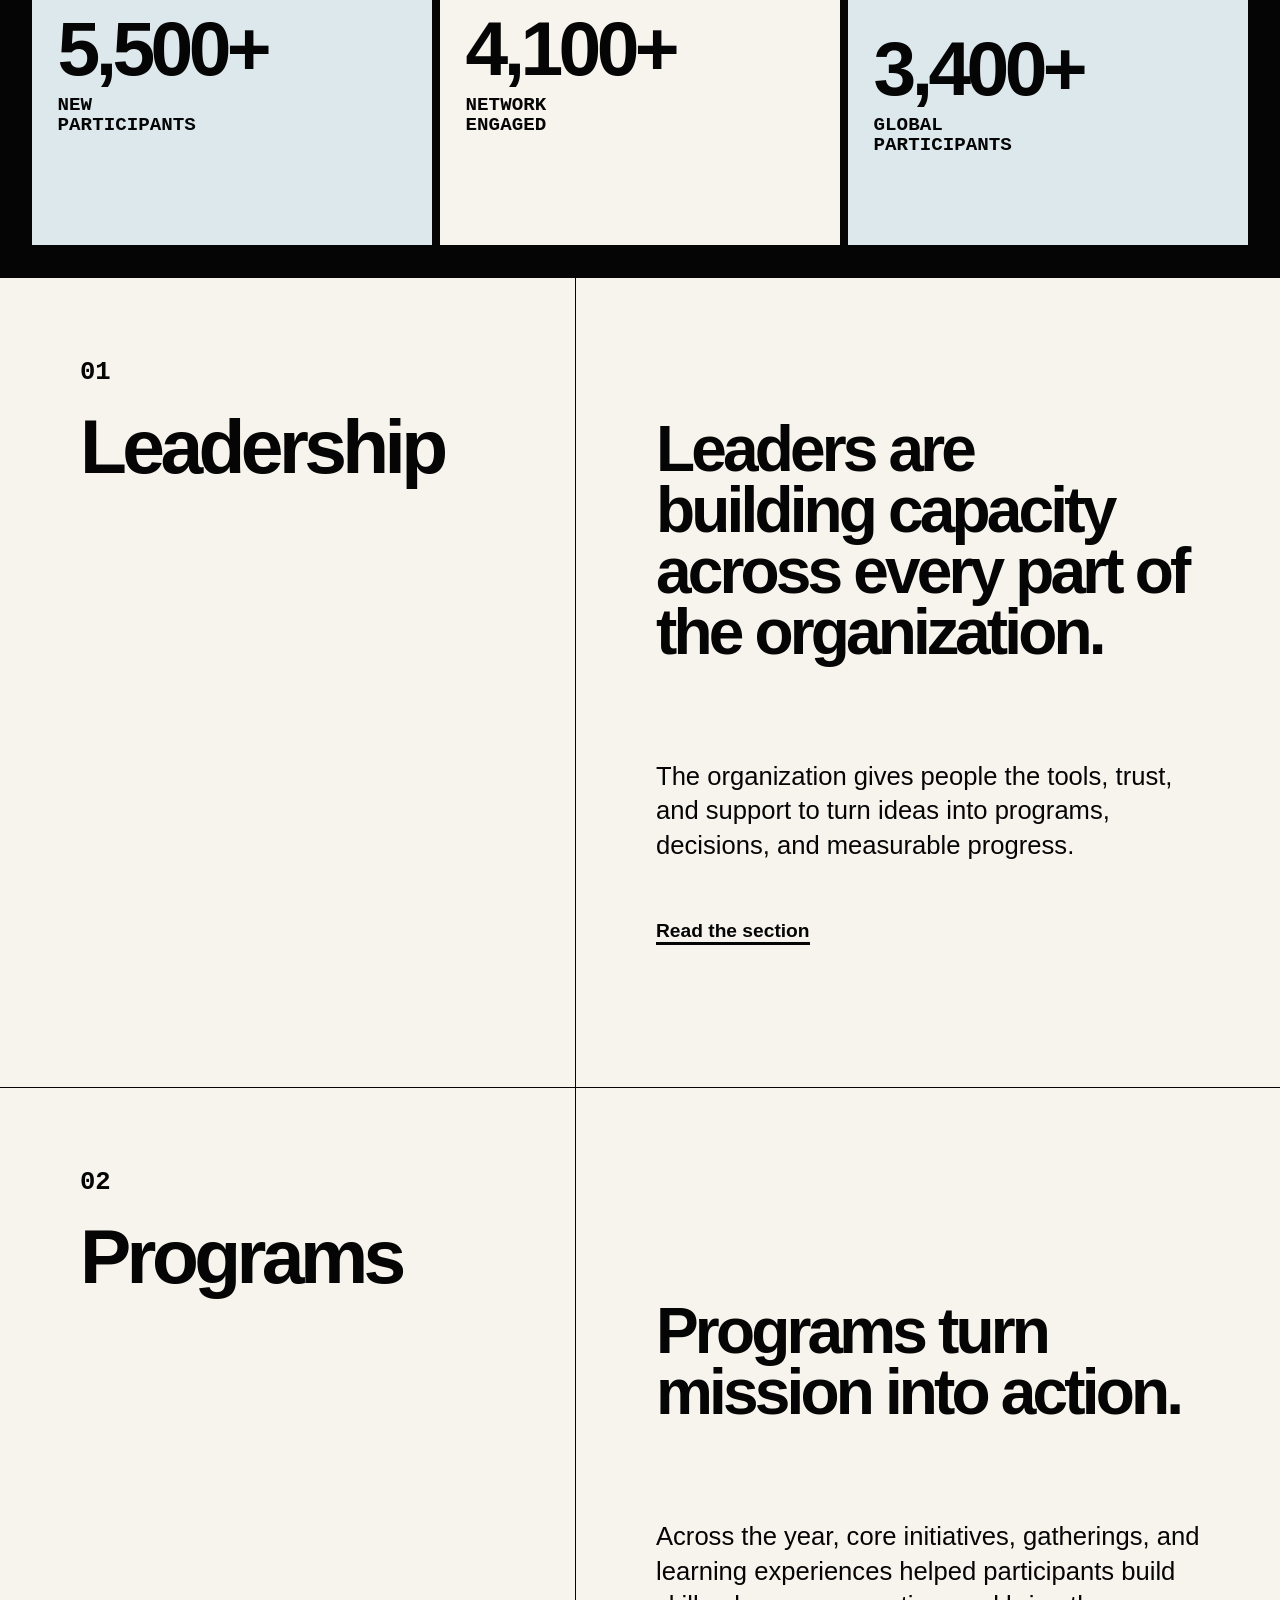
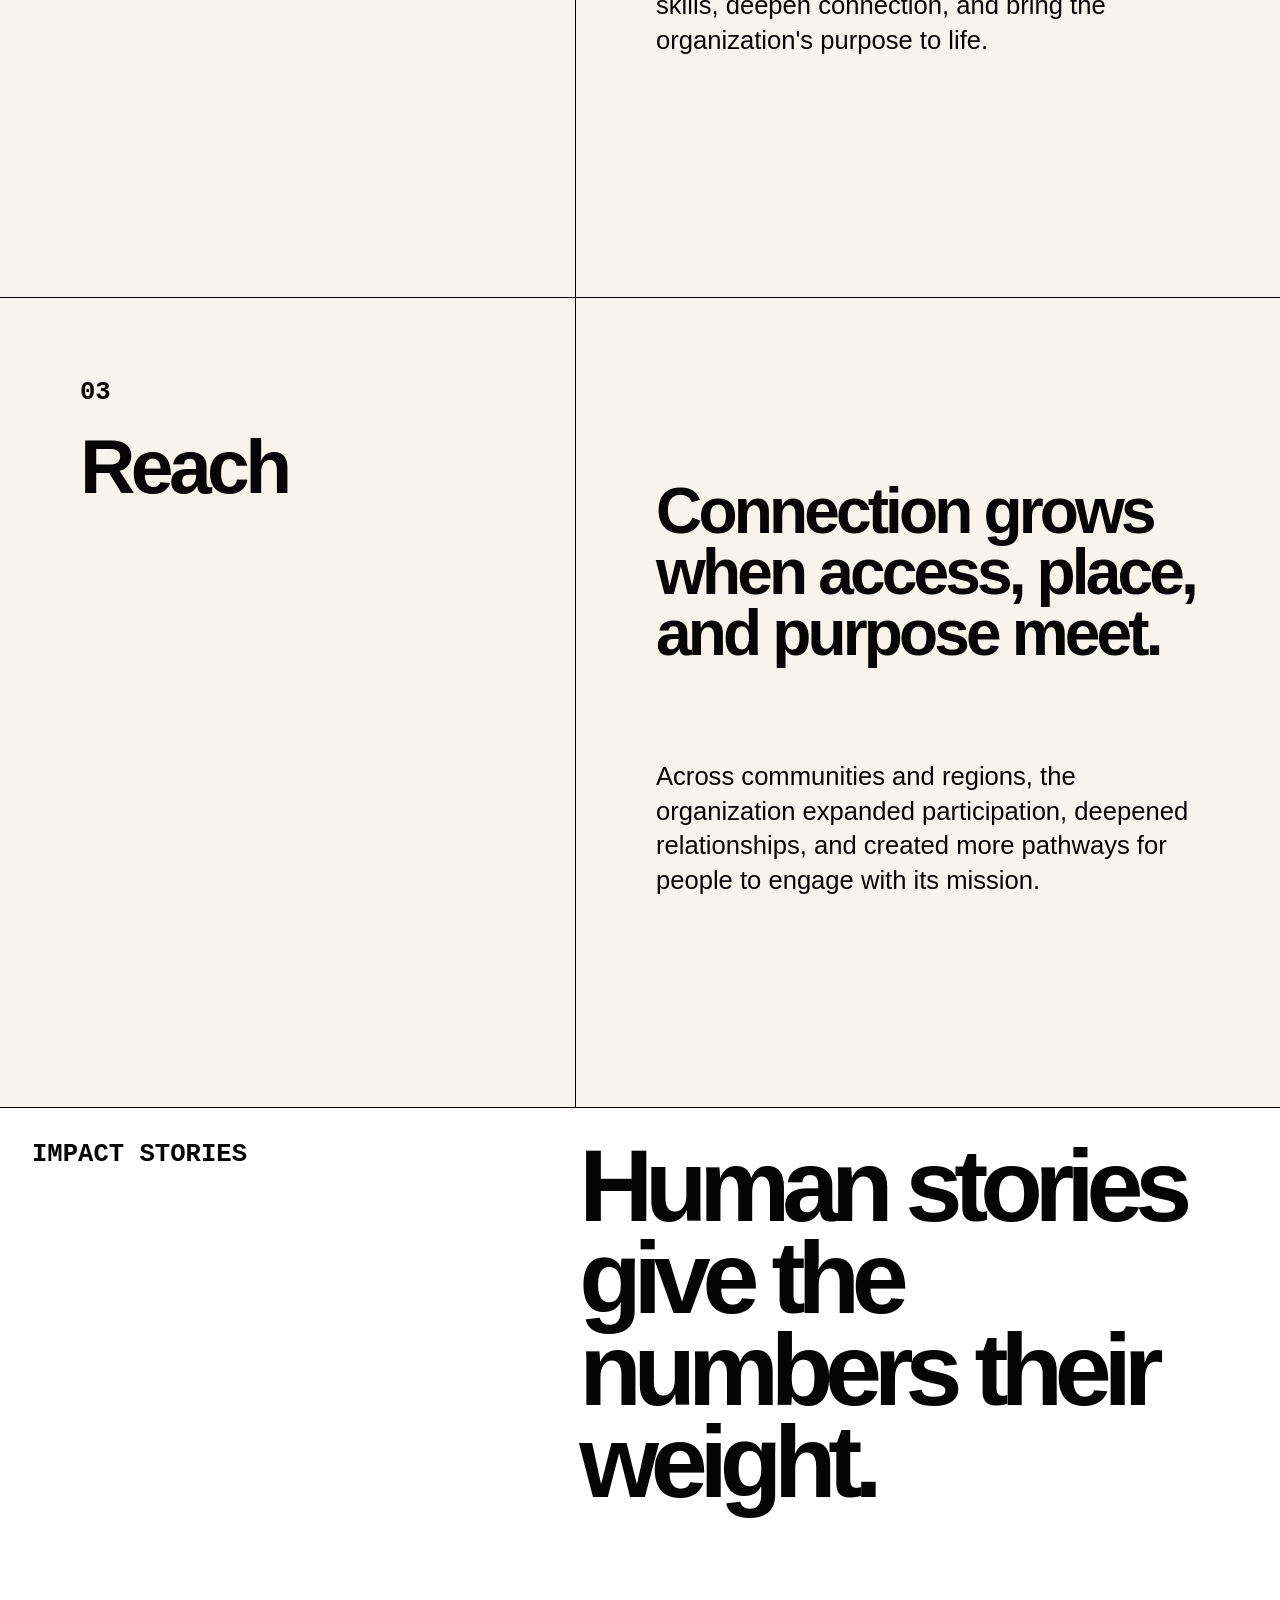
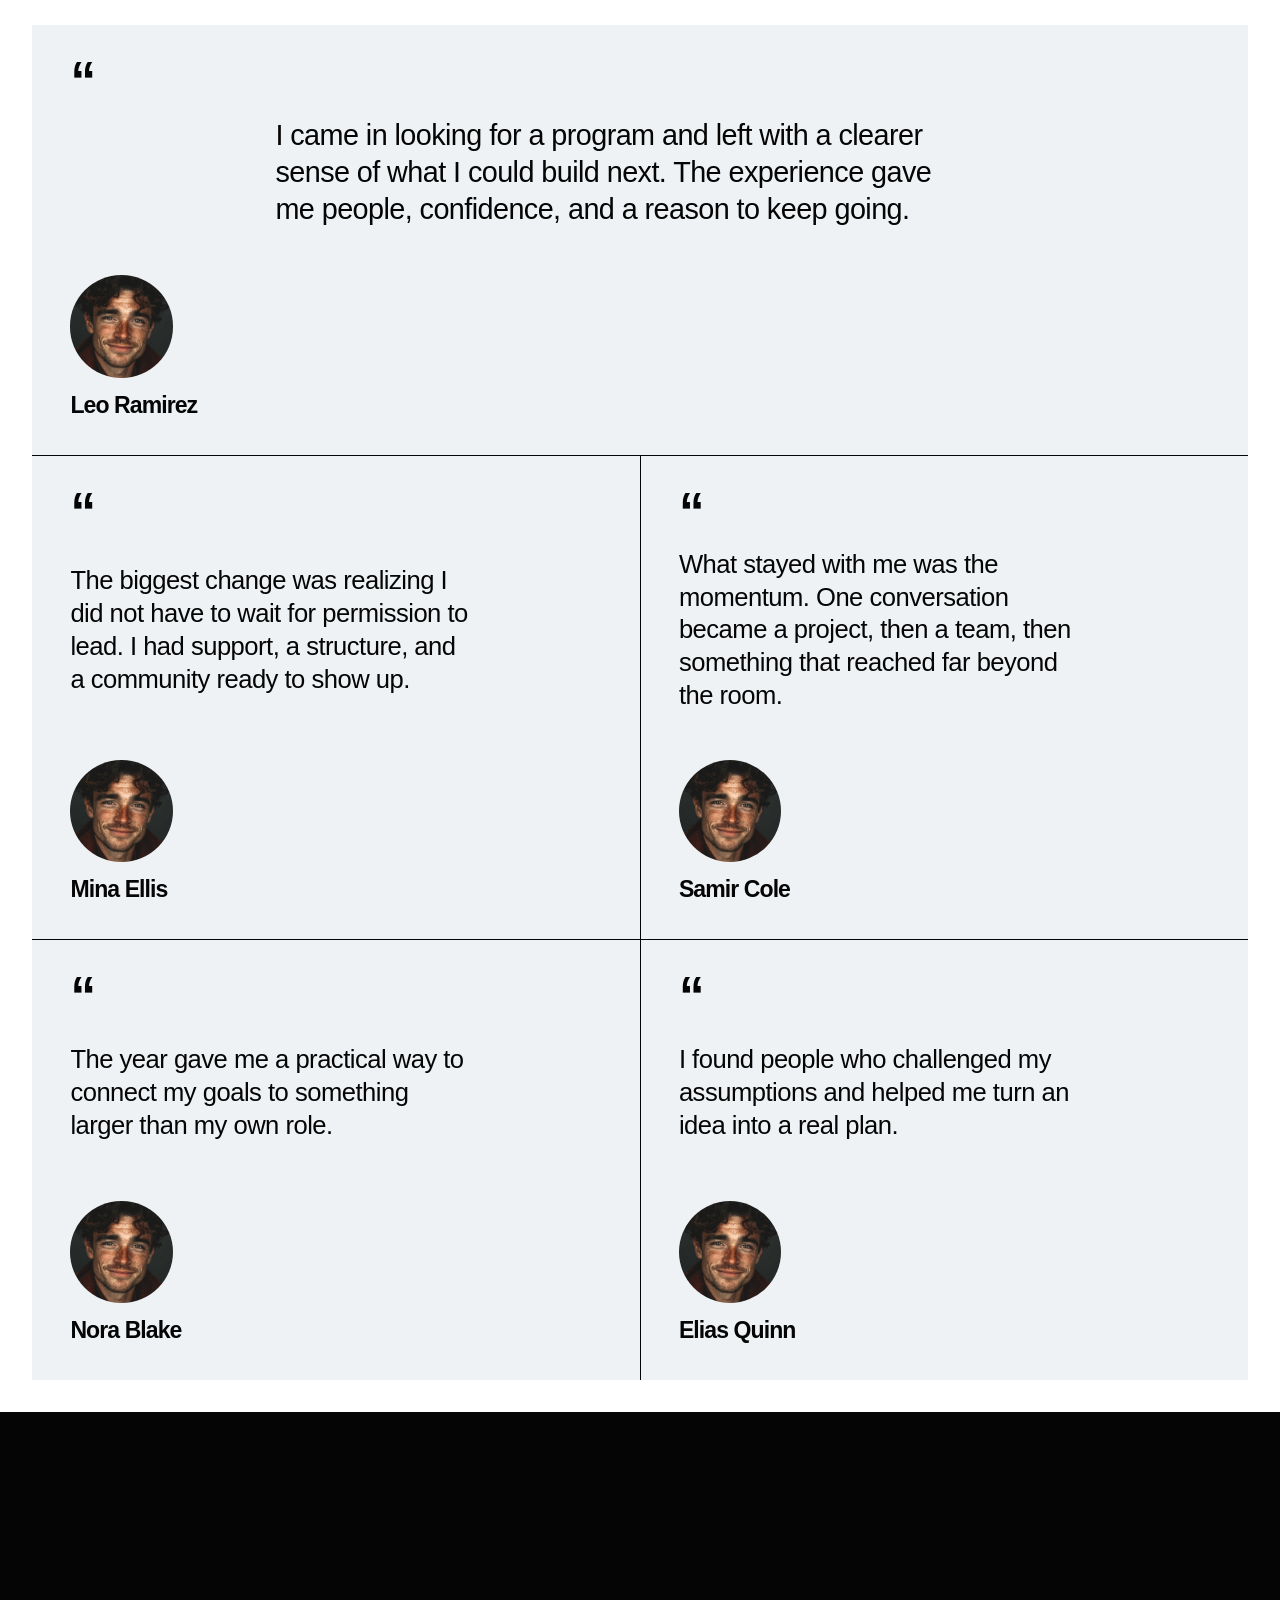
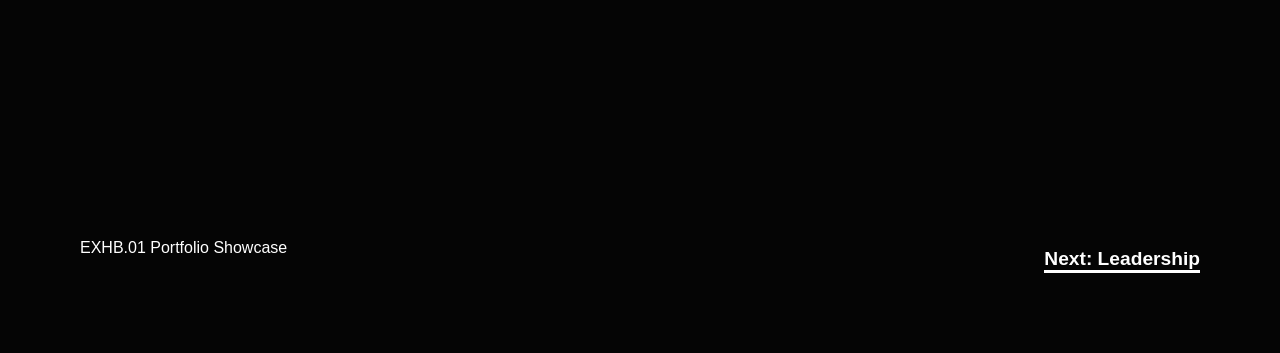
==== commit 94a10dc3: "Update showcase letter copy" ====
--- a/index.html
+++ b/index.html
@@ -24,7 +24,7 @@
     </div>
 
     <nav class="chapter-menu" aria-label="Showcase sections">
-      <a href="letter.html"><span>01</span>Letter from Leadership</a>
+      <a href="letter.html"><span>01</span>Letter from the Showcase</a>
       <a href="index.html#numbers"><span>02</span>Project in Numbers</a>
       <a href="leadership.html"><span>03</span>Leadership</a>
       <a href="index.html#programs"><span>04</span>Programs</a>
@@ -50,8 +50,8 @@
 
     <section class="letter-section">
       <aside class="letter-aside">
-        <p class="eyebrow">Letter from Leadership</p>
-        <h2>Adapting with gratitude, hope, and purpose.</h2>
+        <p class="eyebrow">Letter from the Showcase</p>
+        <h2>What an Annual Report Can Become</h2>
       </aside>
 
       <div class="letter-content">
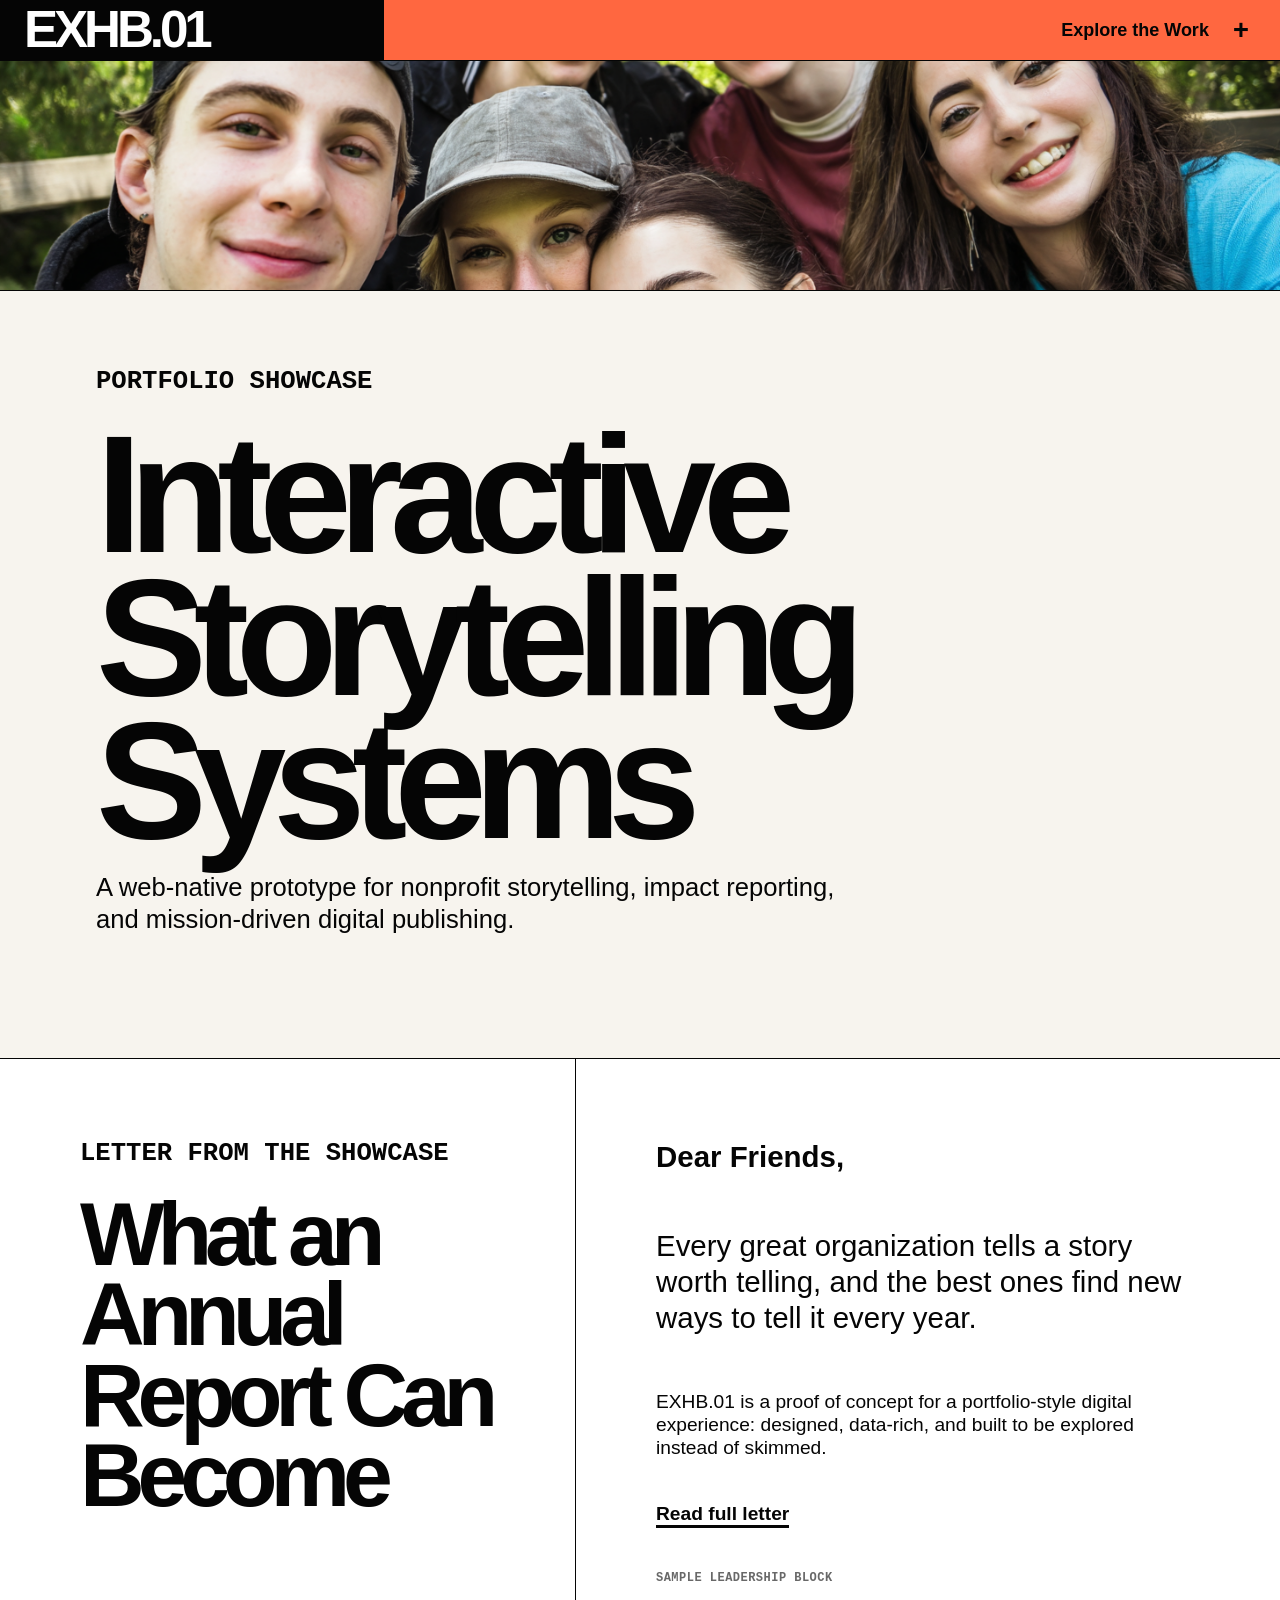
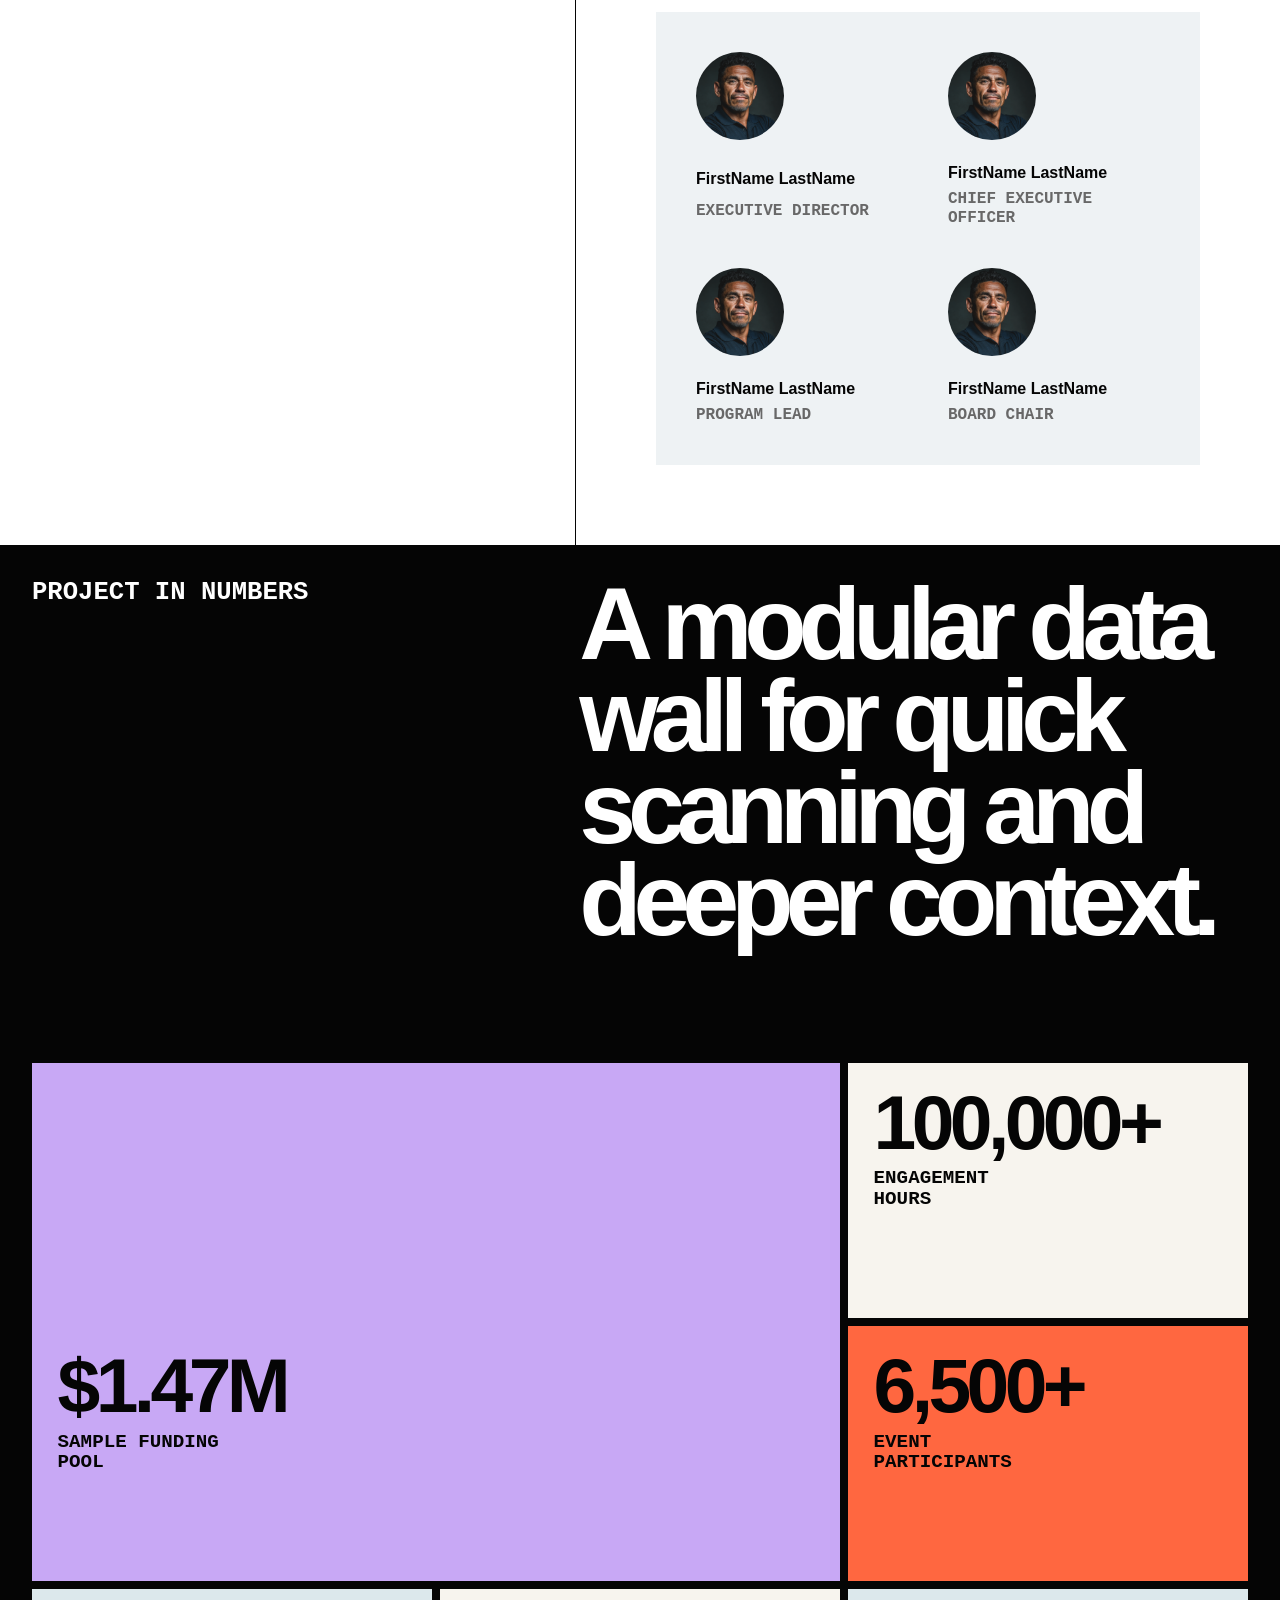
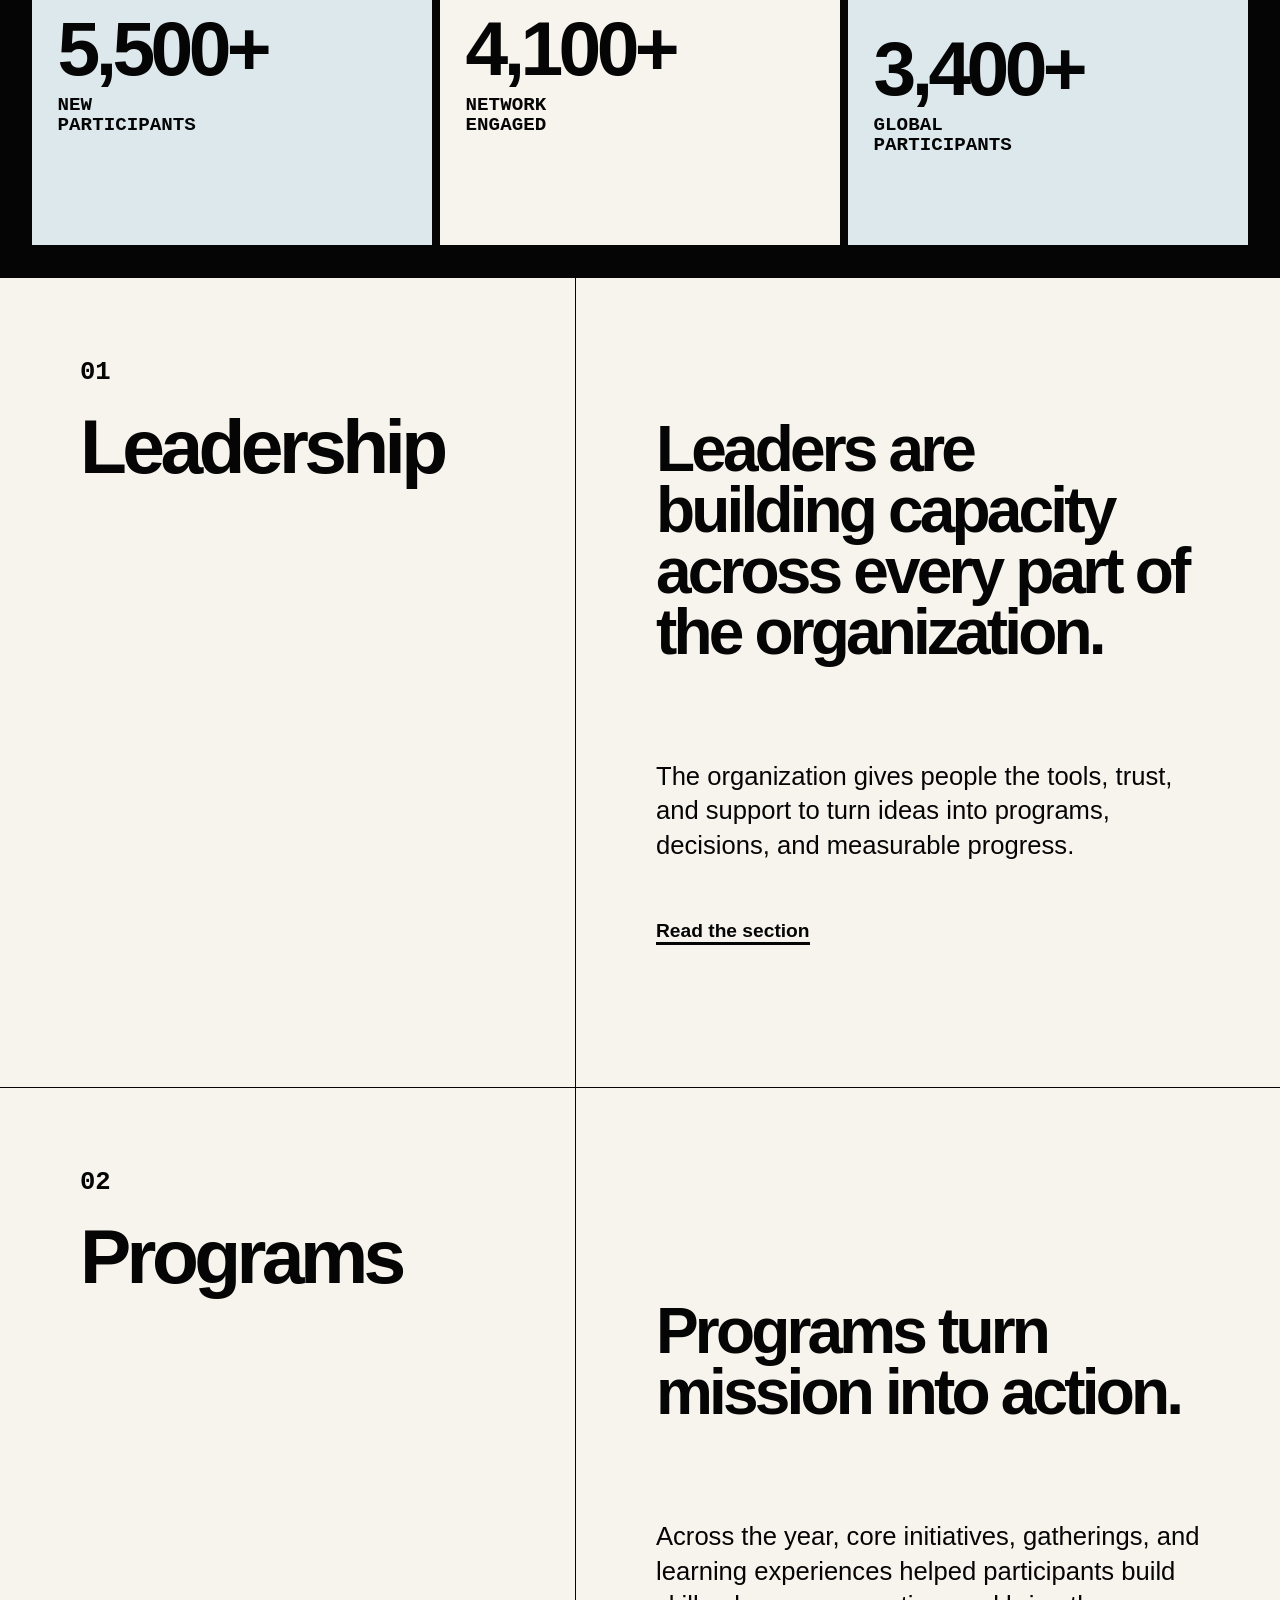
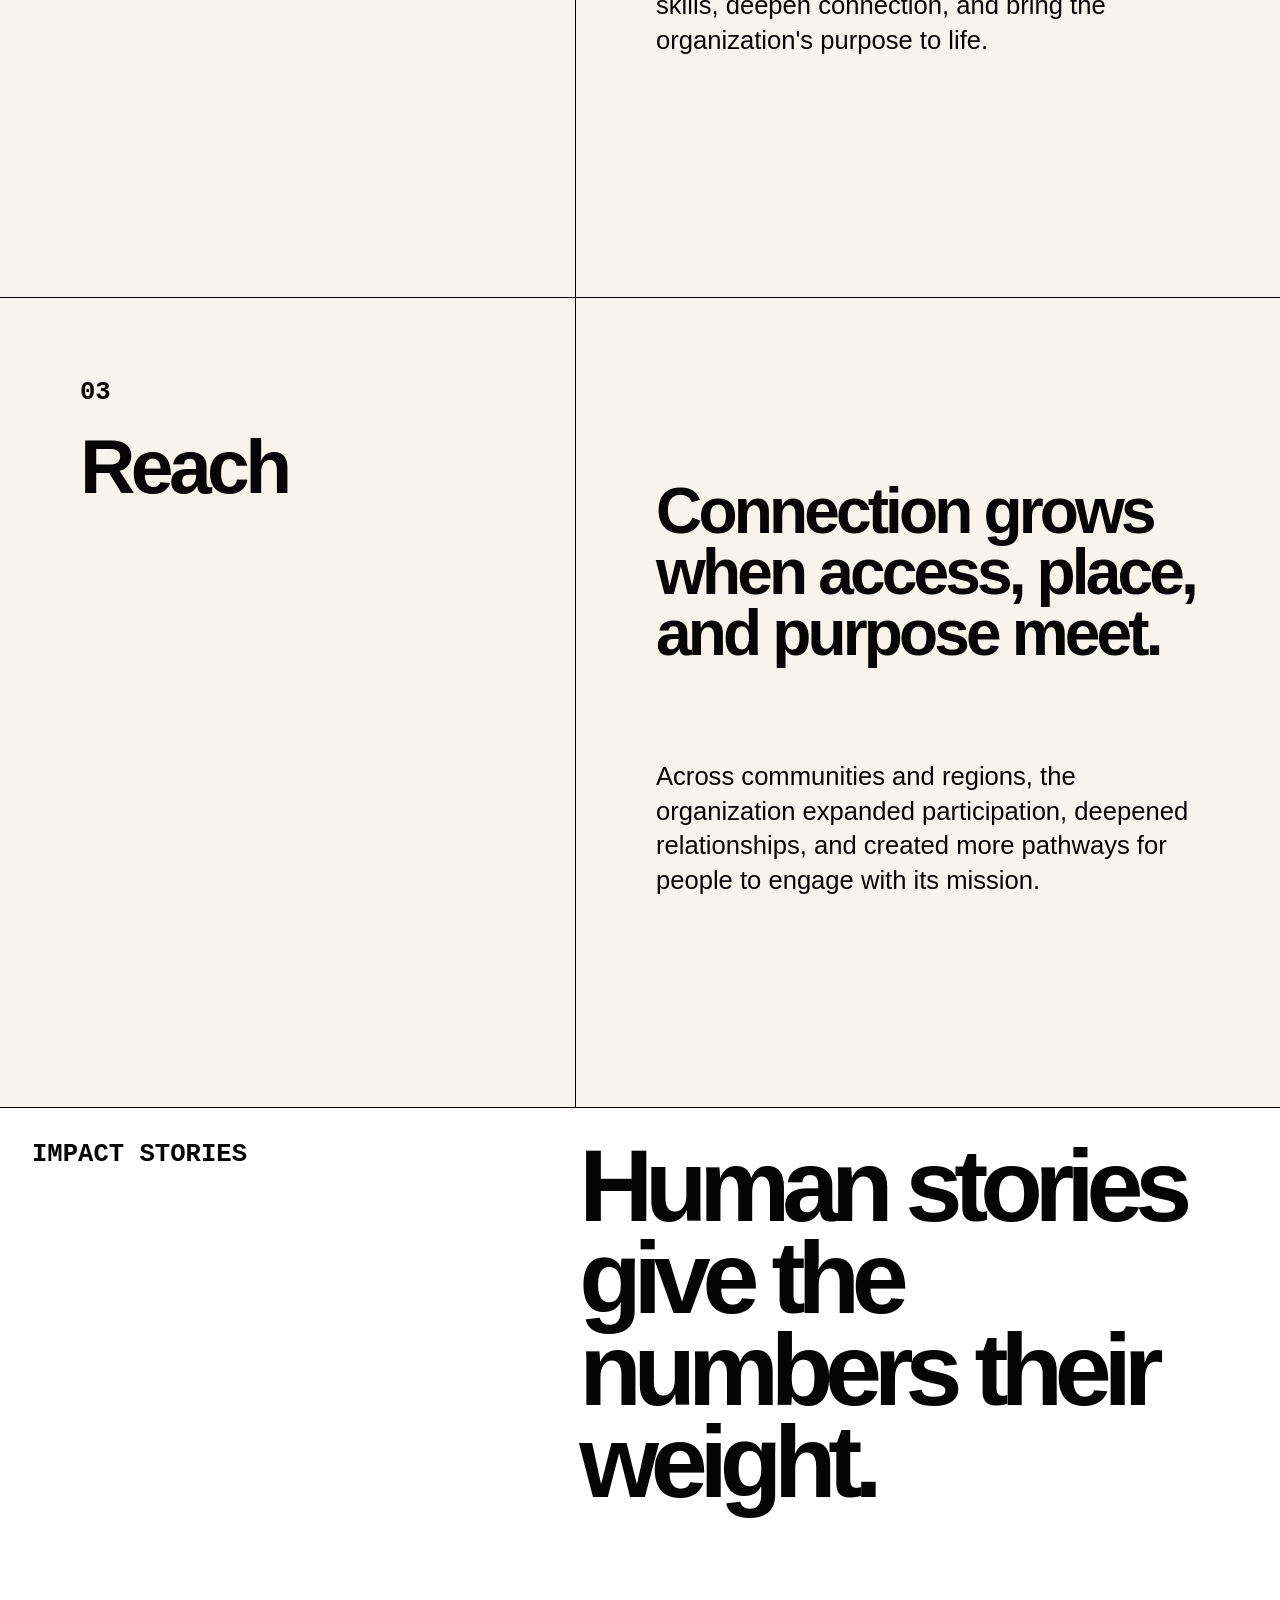
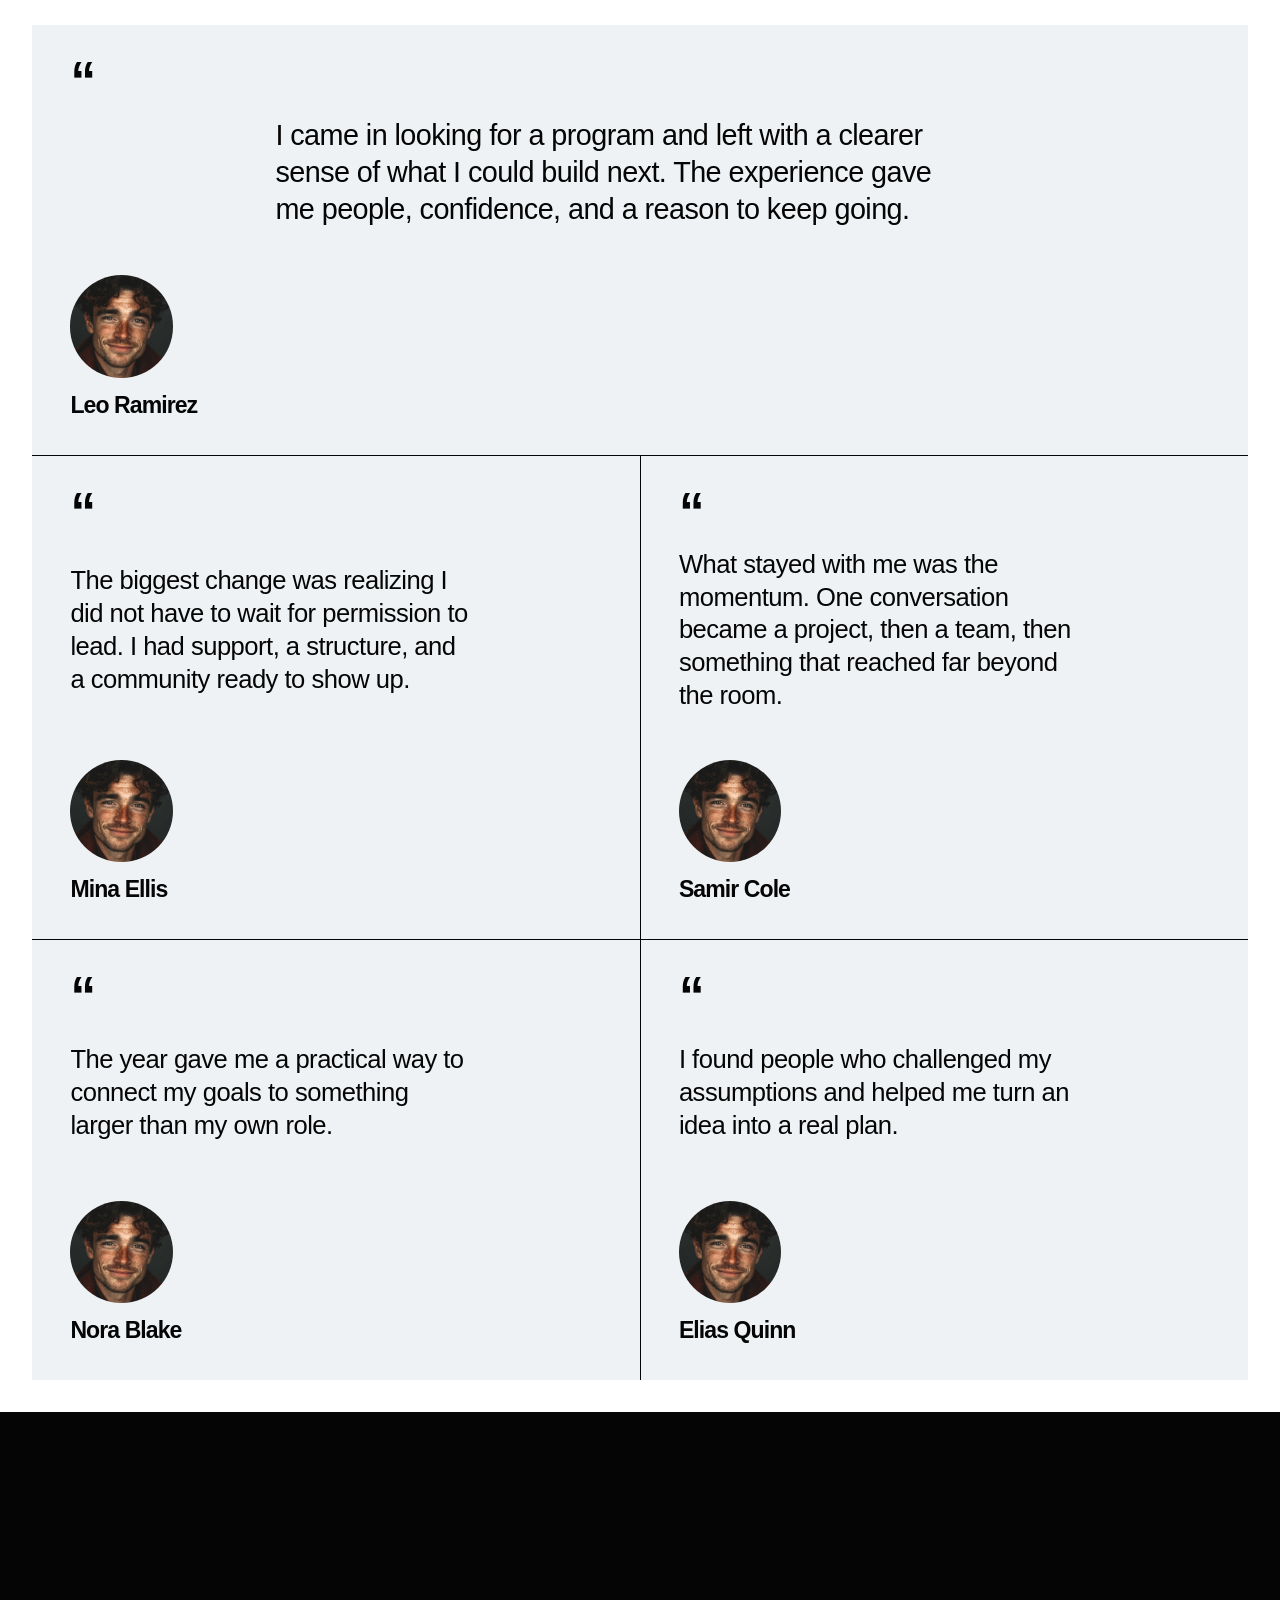
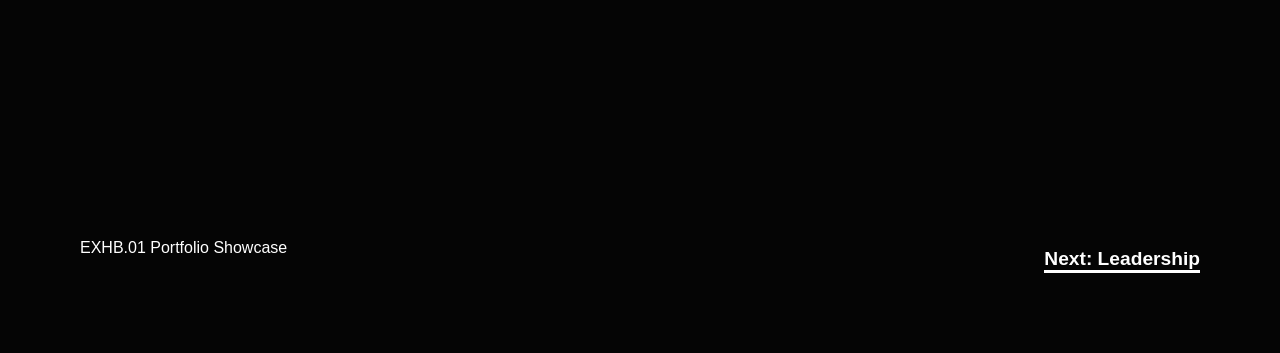
==== commit 5ba7e57a: "Use placeholder names in sample leadership blocks" ====
--- a/index.html
+++ b/index.html
@@ -68,22 +68,22 @@
         <div class="letter-signers" aria-label="Letter signers">
           <article class="signer-card">
             <img src="assets/portrait-placeholder.png" alt="">
-            <h3>Joelle Abaew</h3>
+            <h3>FirstName LastName</h3>
             <p>Executive Director</p>
           </article>
           <article class="signer-card">
             <img src="assets/portrait-placeholder.png" alt="">
-            <h3>Matthew Grossman</h3>
+            <h3>FirstName LastName</h3>
             <p>Chief Executive Officer</p>
           </article>
           <article class="signer-card">
             <img src="assets/portrait-placeholder.png" alt="">
-            <h3>Daniel Mezistrano</h3>
+            <h3>FirstName LastName</h3>
             <p>Program Lead</p>
           </article>
           <article class="signer-card">
             <img src="assets/portrait-placeholder.png" alt="">
-            <h3>Craig Weiss</h3>
+            <h3>FirstName LastName</h3>
             <p>Board Chair</p>
           </article>
         </div>
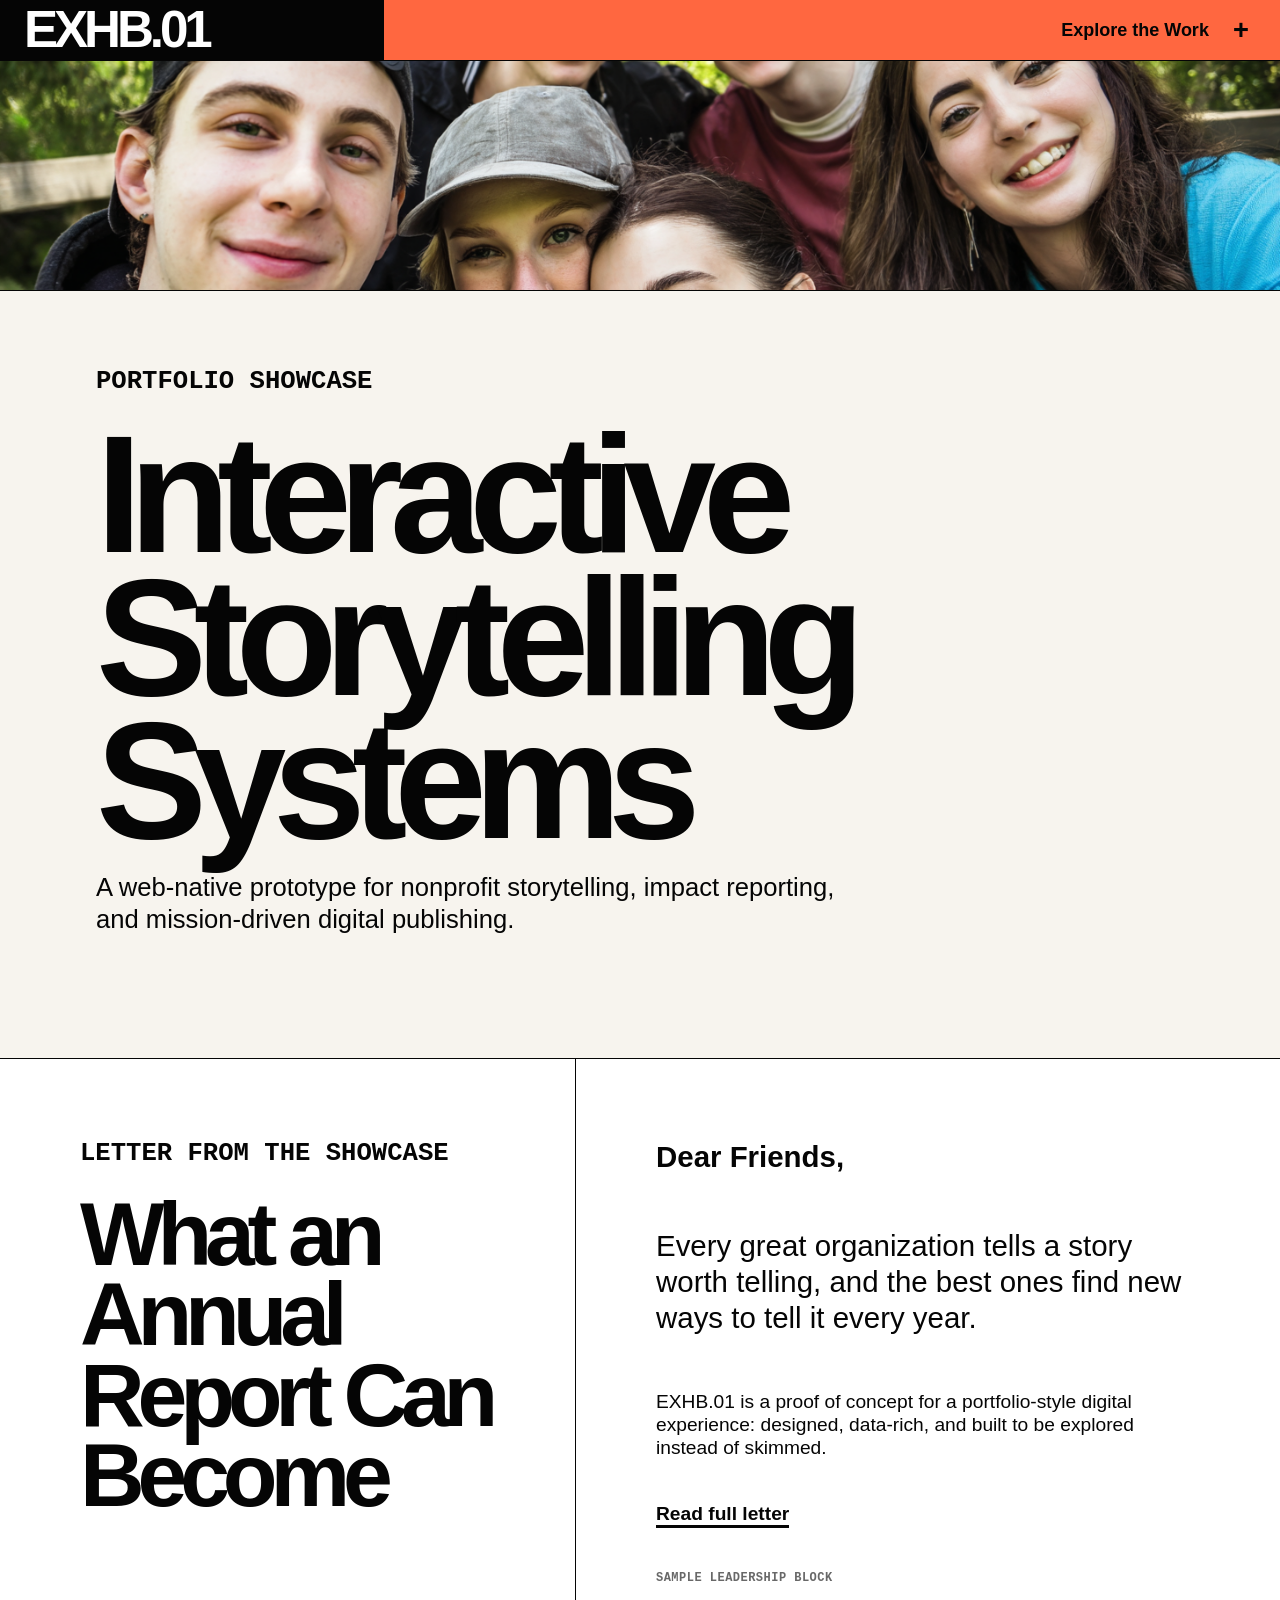
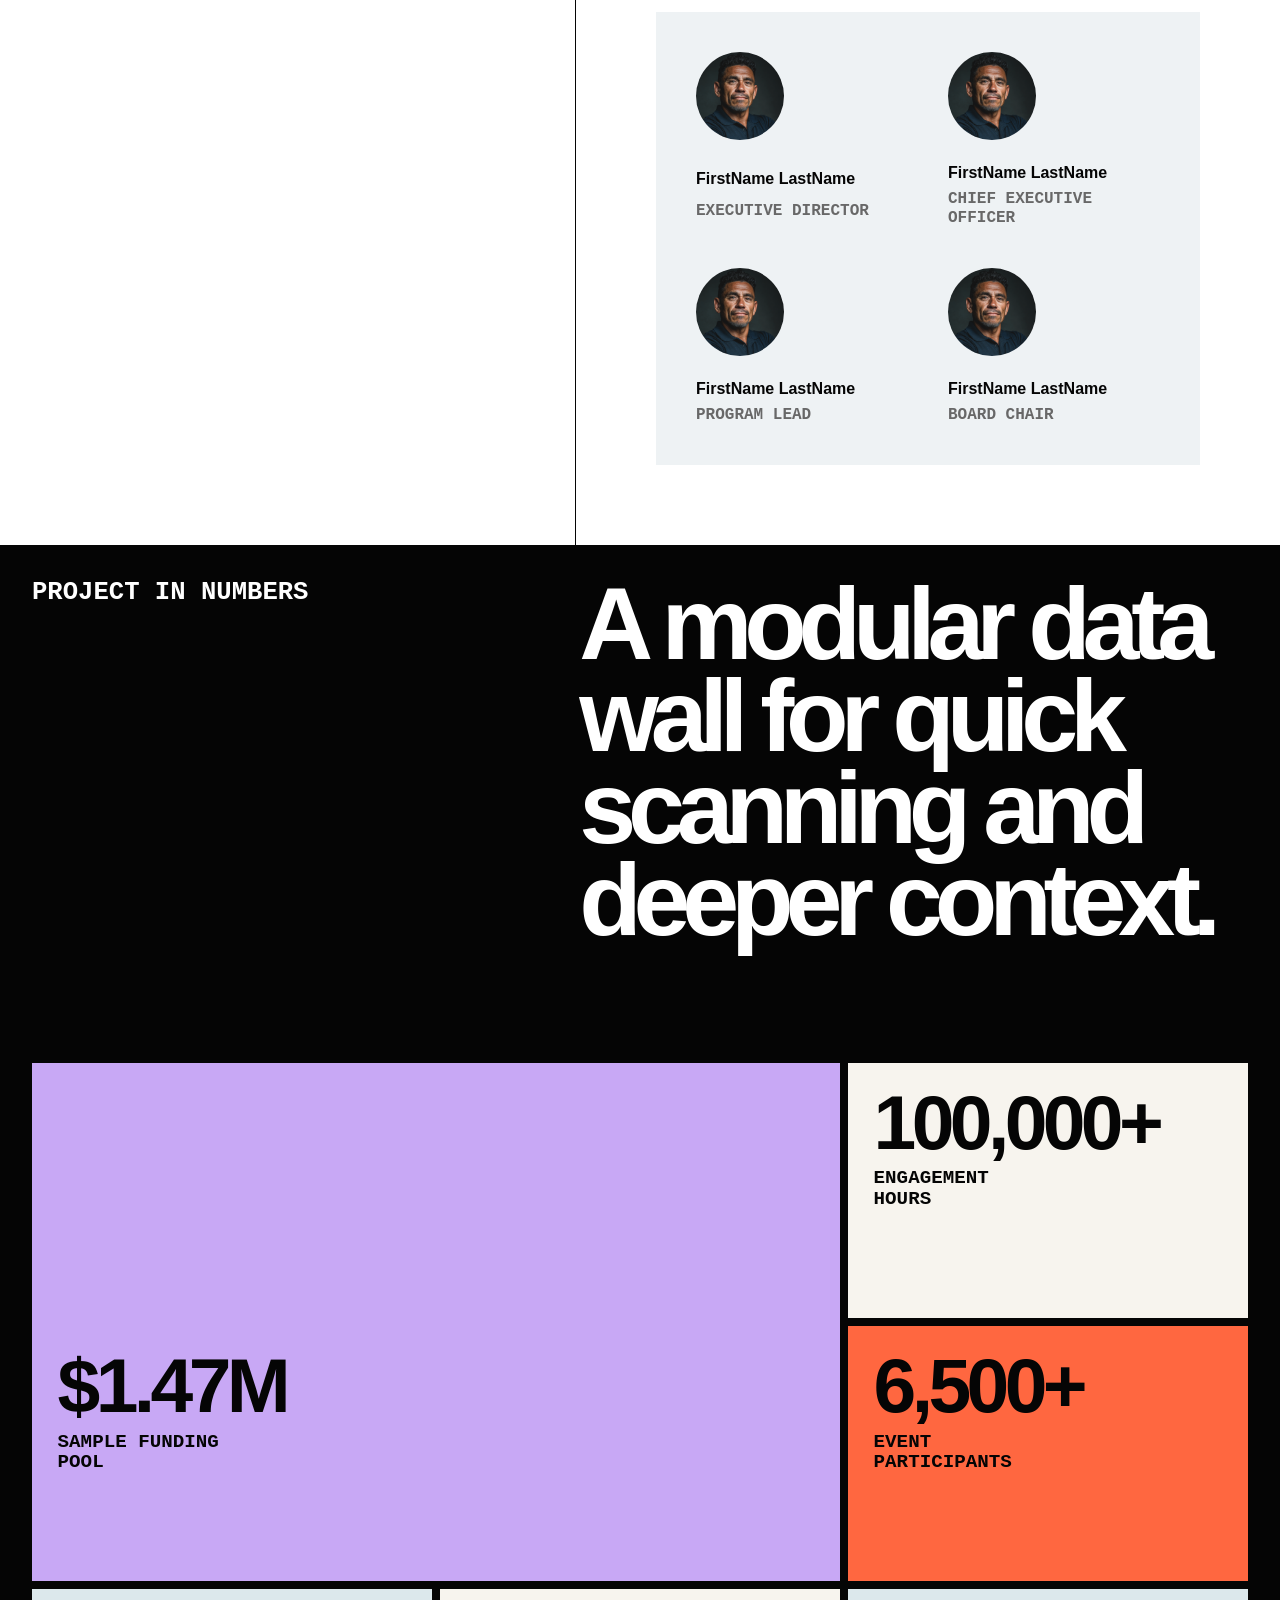
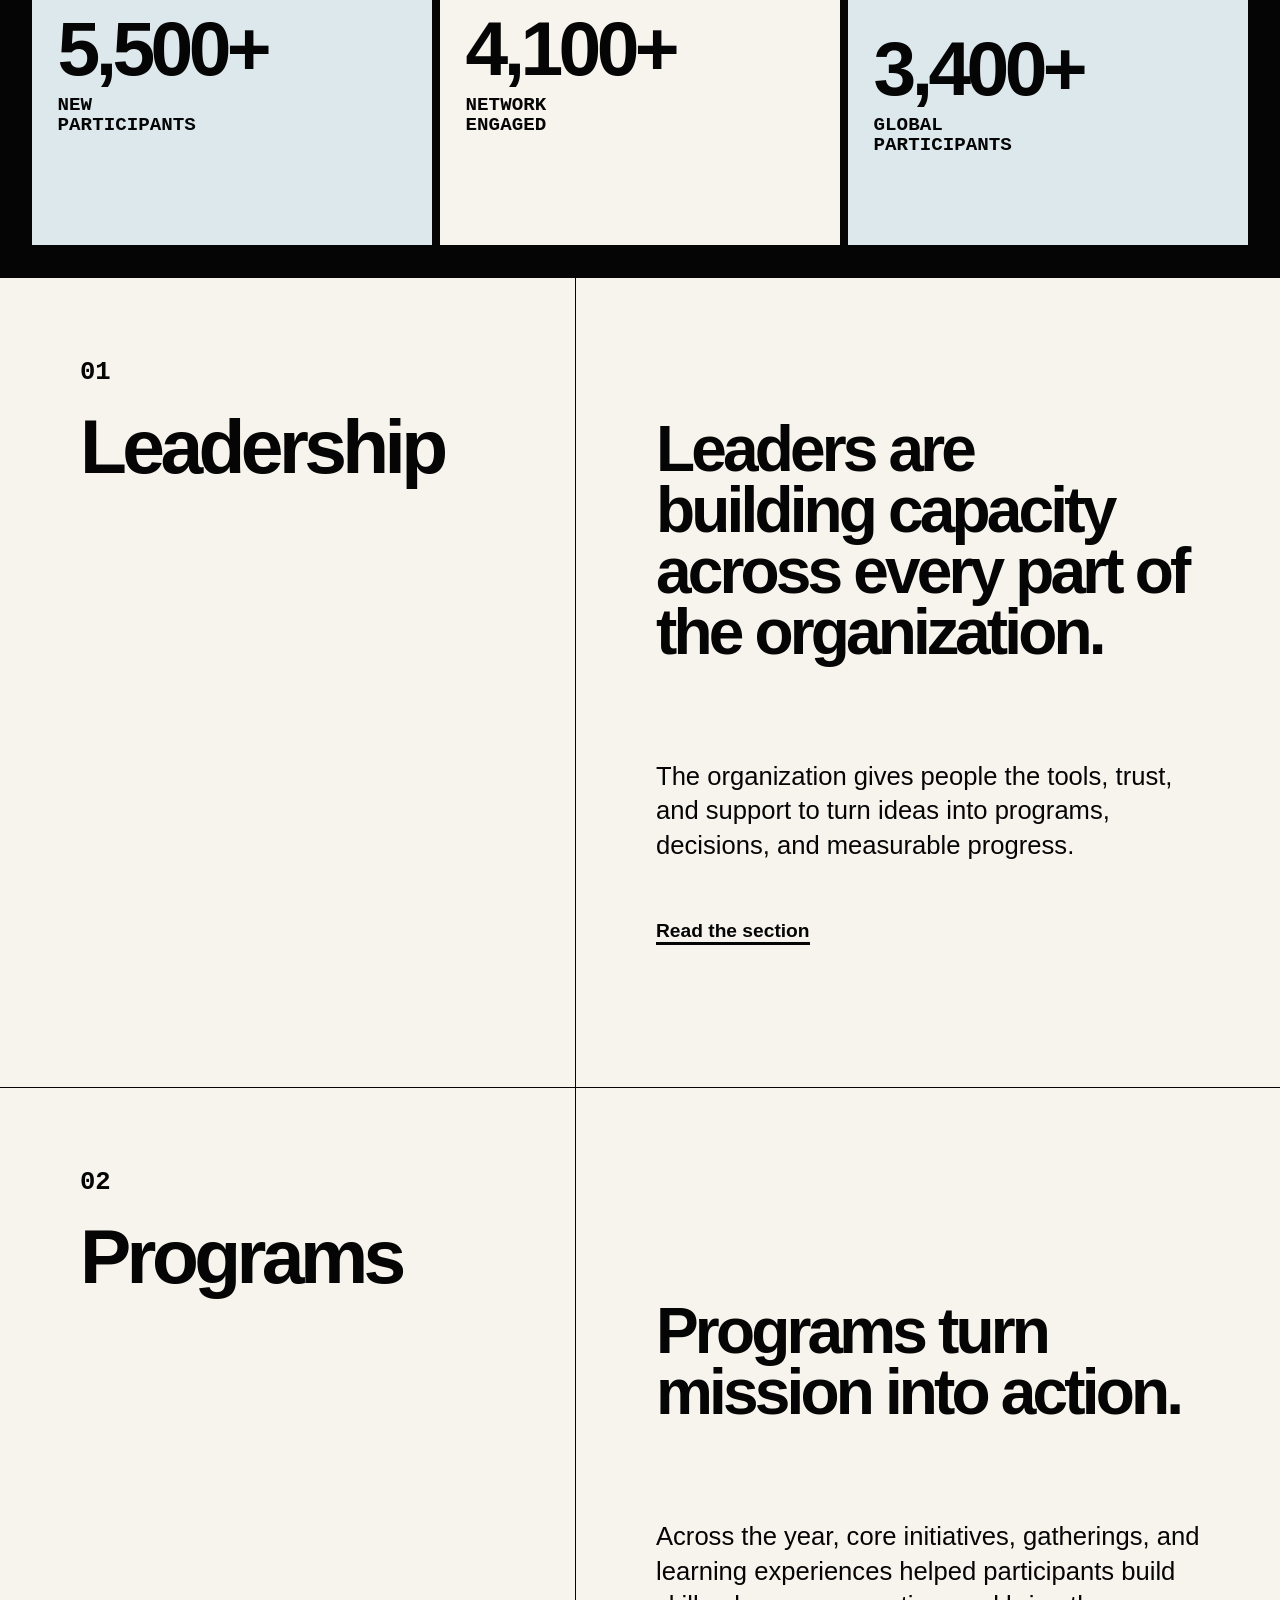
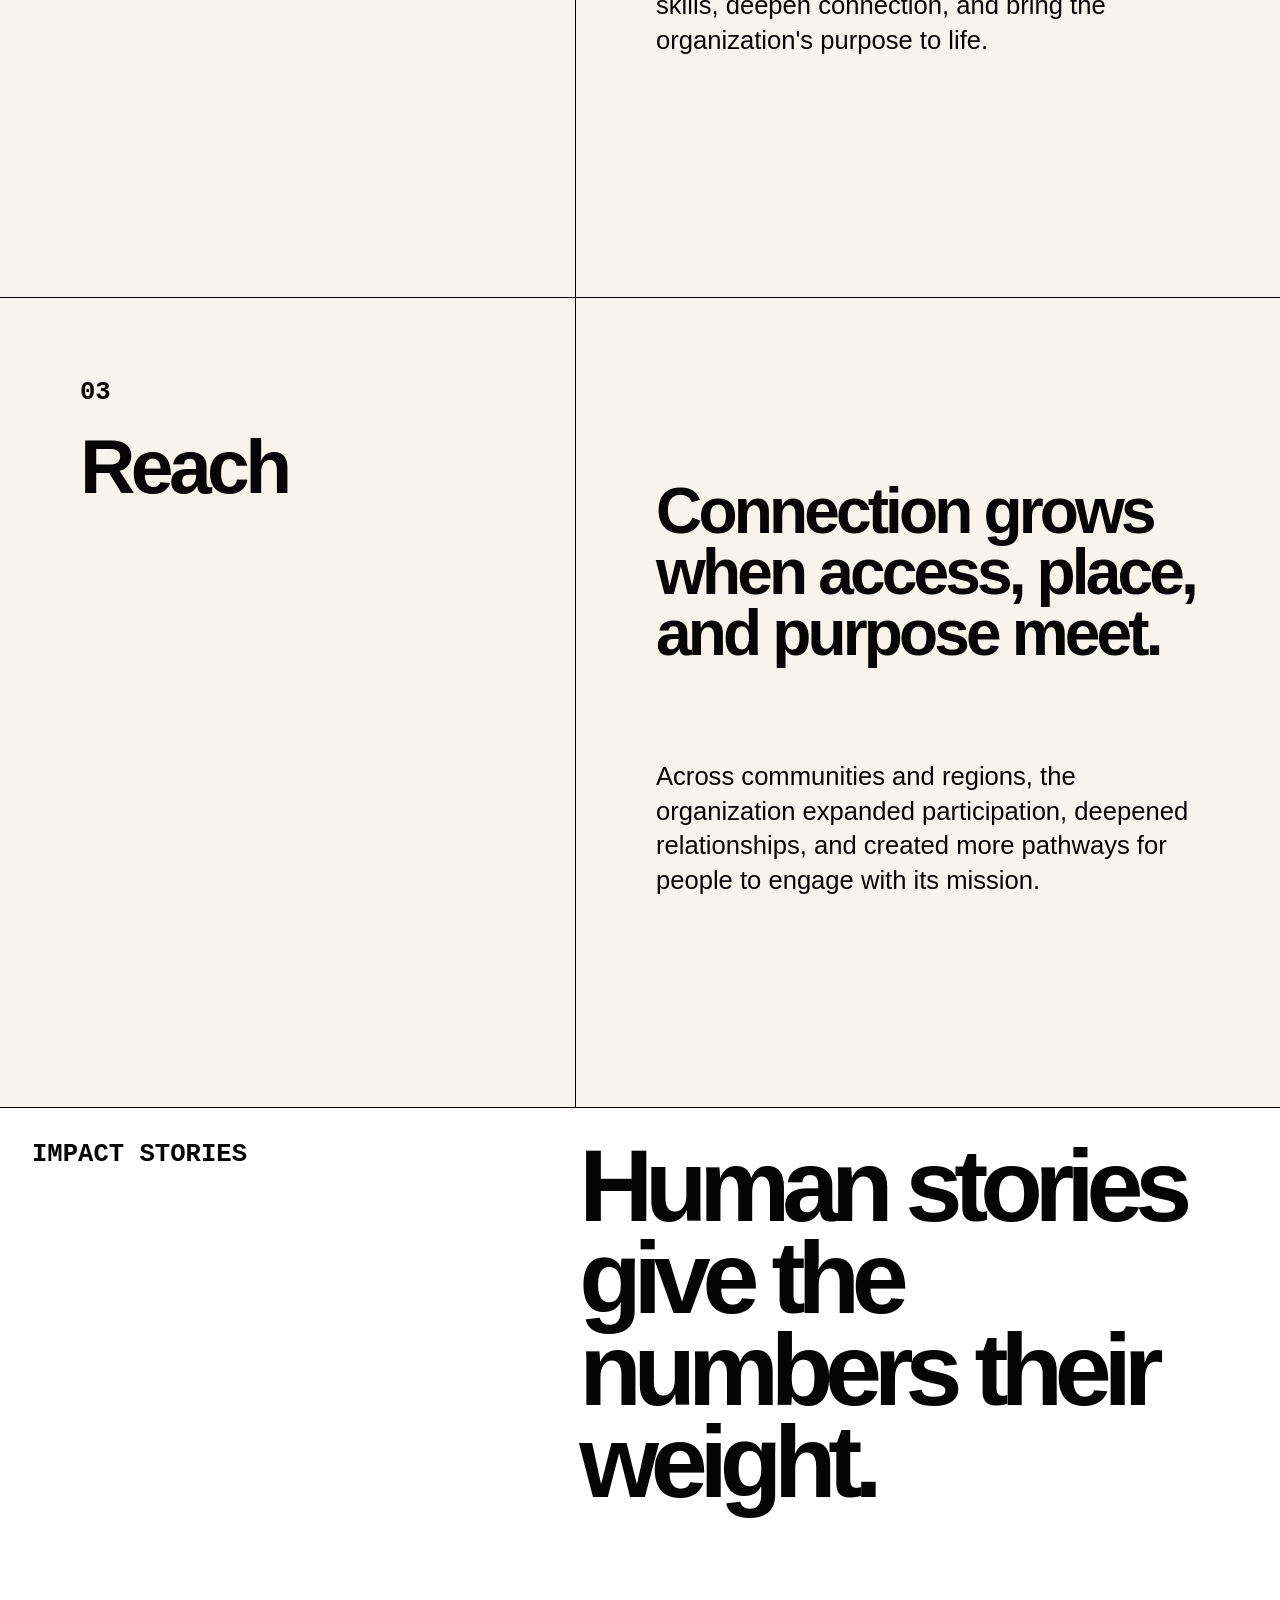
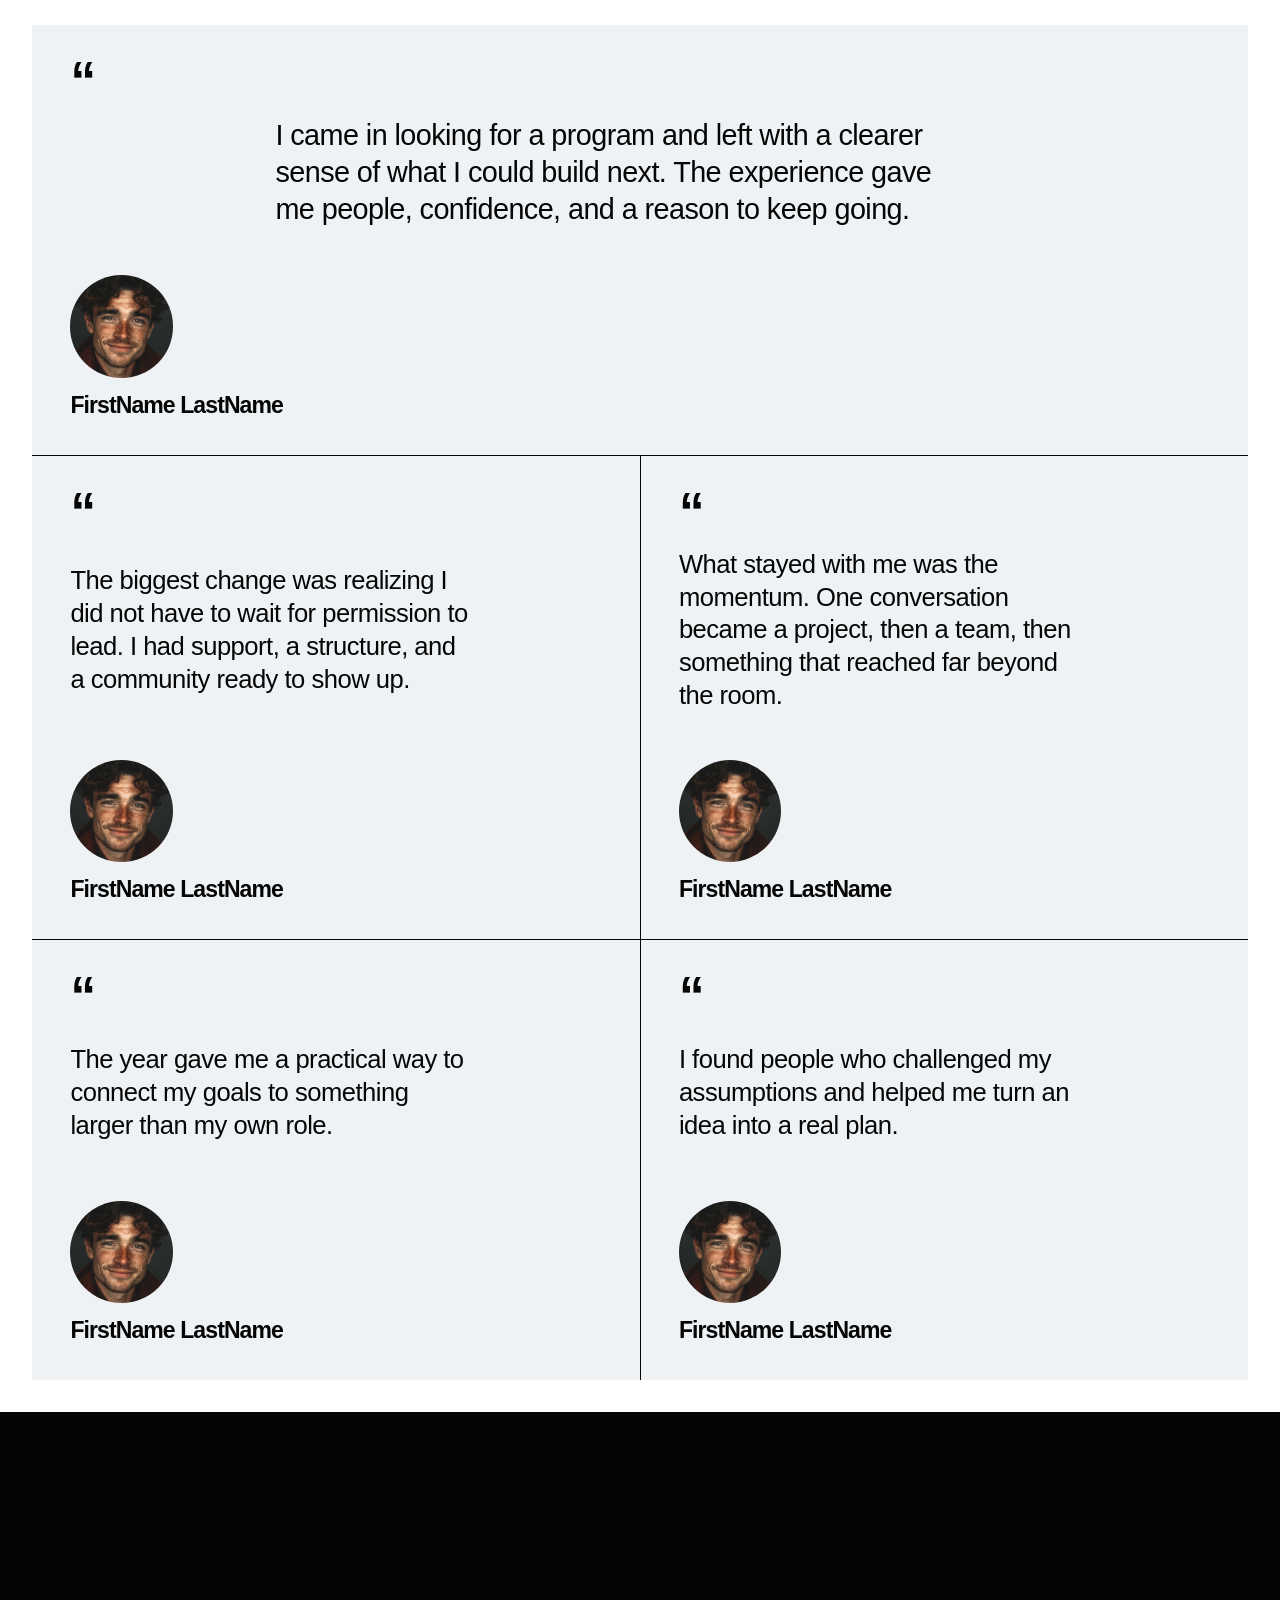
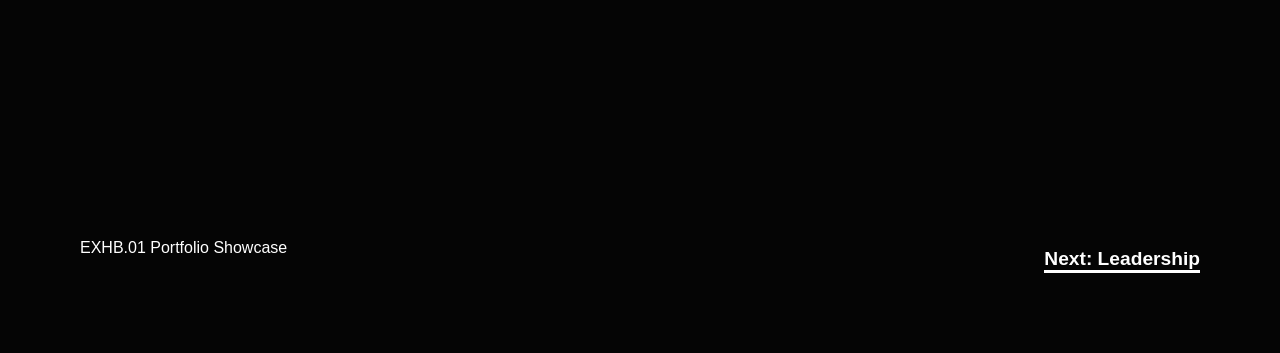
==== commit 024ca1f4: "Use placeholder names in impact stories" ====
--- a/index.html
+++ b/index.html
@@ -181,7 +181,7 @@
           </blockquote>
           <div class="impact-person">
             <img src="assets/impact-profile.png" alt="">
-            <p>Leo Ramirez</p>
+            <p>FirstName LastName</p>
           </div>
         </article>
 
@@ -192,7 +192,7 @@
           </blockquote>
           <div class="impact-person">
             <img src="assets/impact-profile.png" alt="">
-            <p>Mina Ellis</p>
+            <p>FirstName LastName</p>
           </div>
         </article>
 
@@ -203,7 +203,7 @@
           </blockquote>
           <div class="impact-person">
             <img src="assets/impact-profile.png" alt="">
-            <p>Samir Cole</p>
+            <p>FirstName LastName</p>
           </div>
         </article>
 
@@ -214,7 +214,7 @@
           </blockquote>
           <div class="impact-person">
             <img src="assets/impact-profile.png" alt="">
-            <p>Nora Blake</p>
+            <p>FirstName LastName</p>
           </div>
         </article>
 
@@ -225,7 +225,7 @@
           </blockquote>
           <div class="impact-person">
             <img src="assets/impact-profile.png" alt="">
-            <p>Elias Quinn</p>
+            <p>FirstName LastName</p>
           </div>
         </article>
       </div>
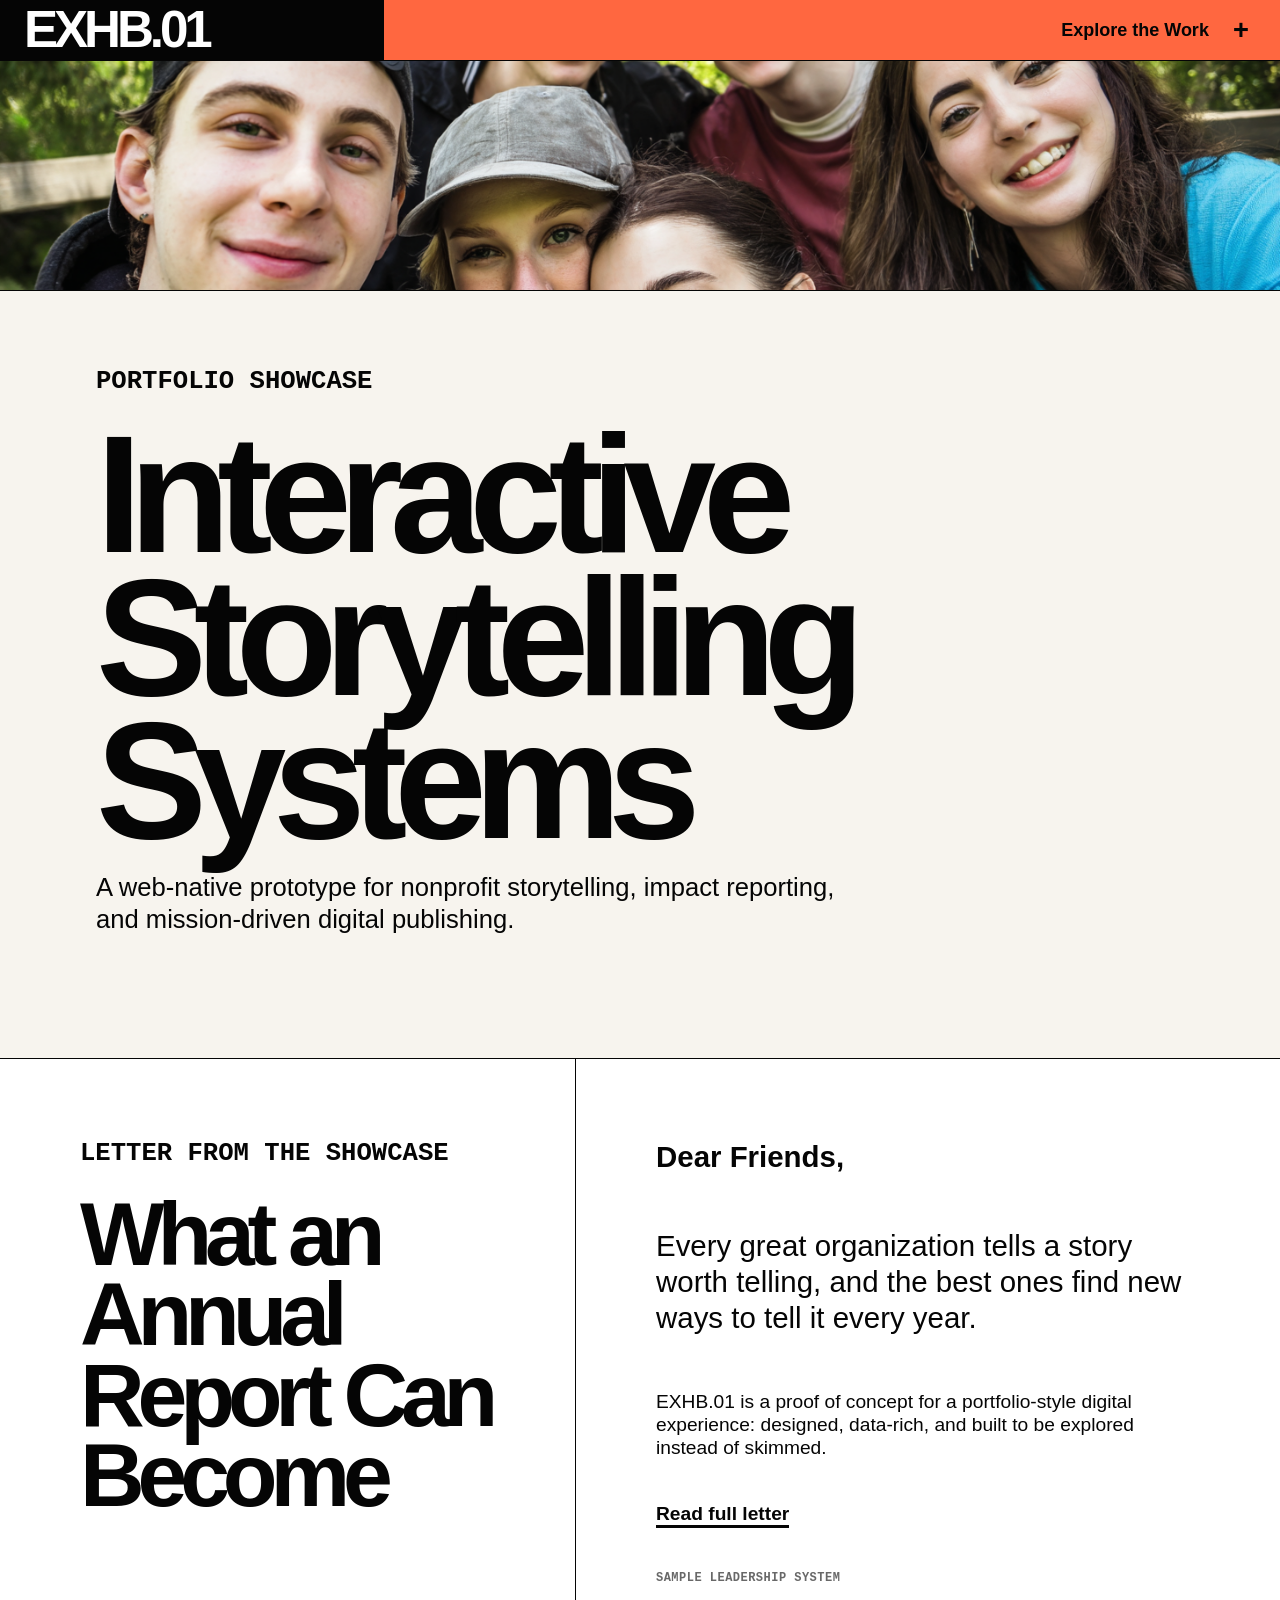
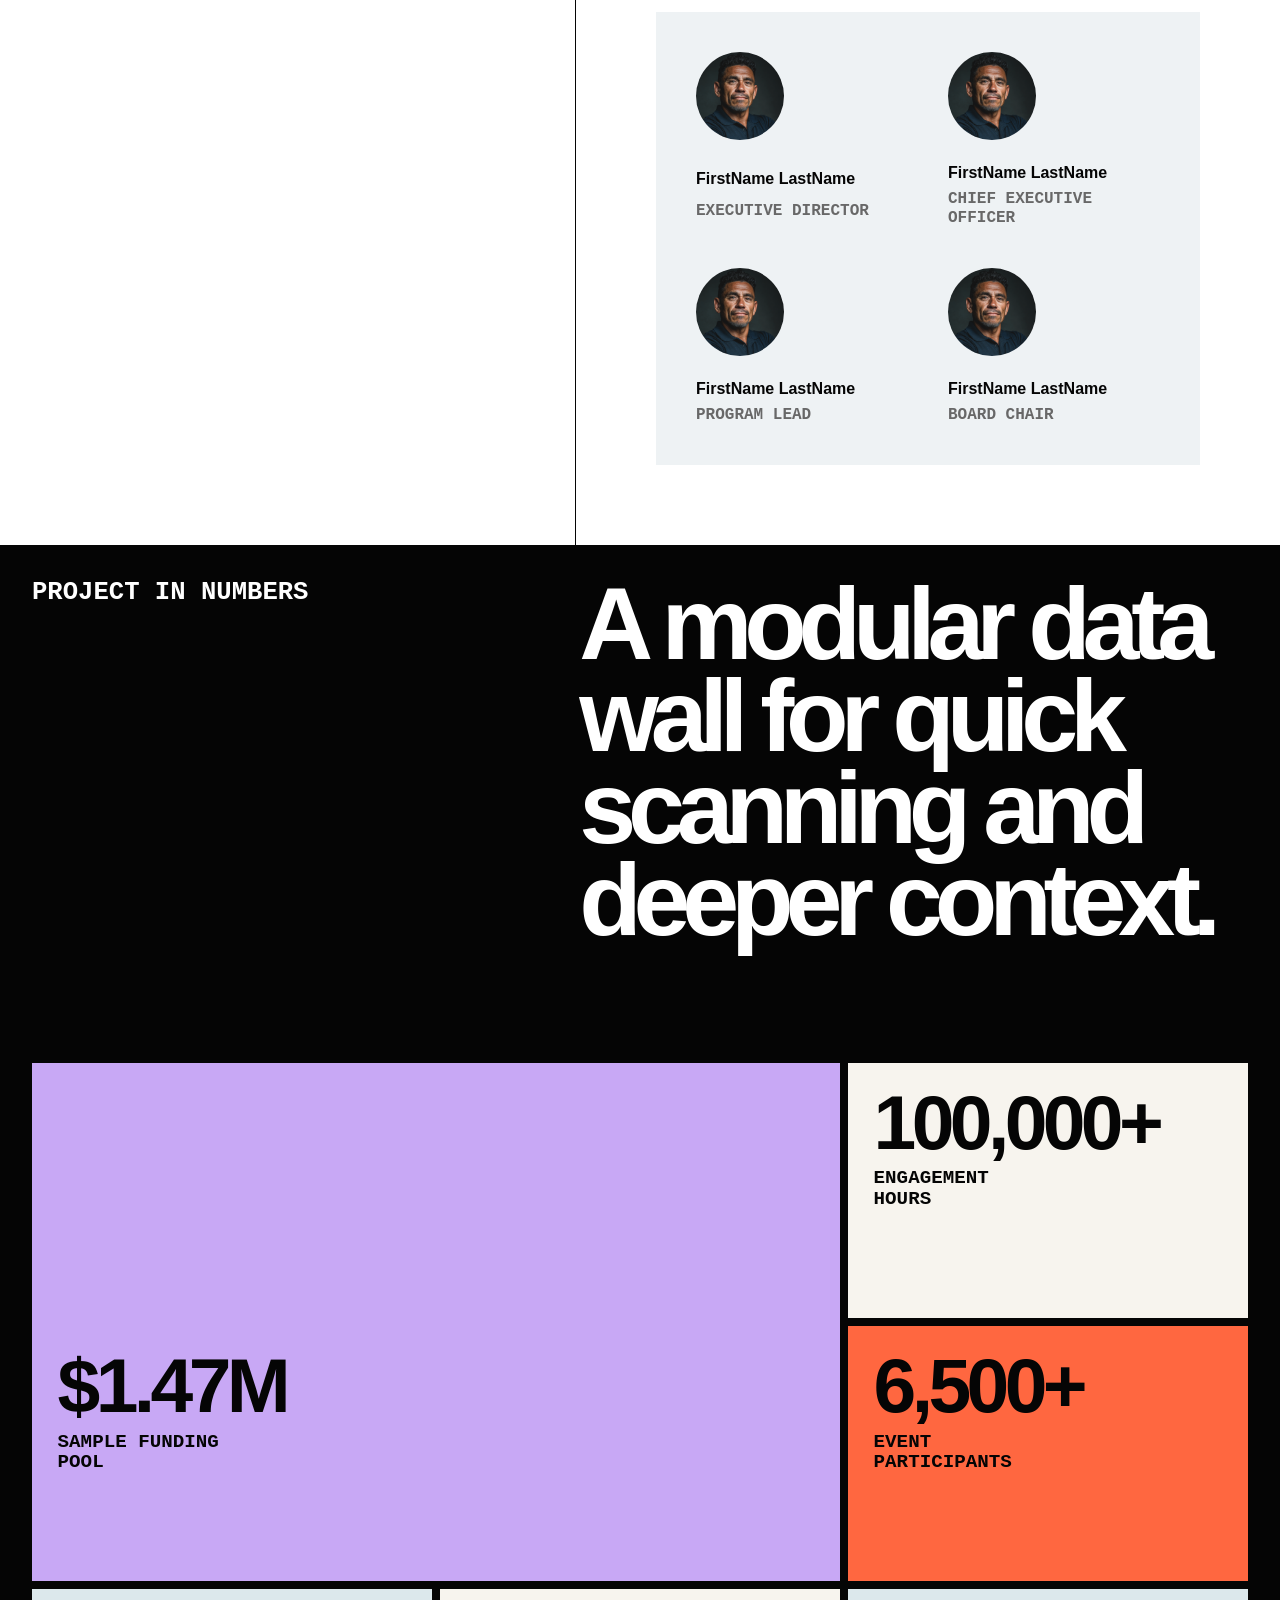
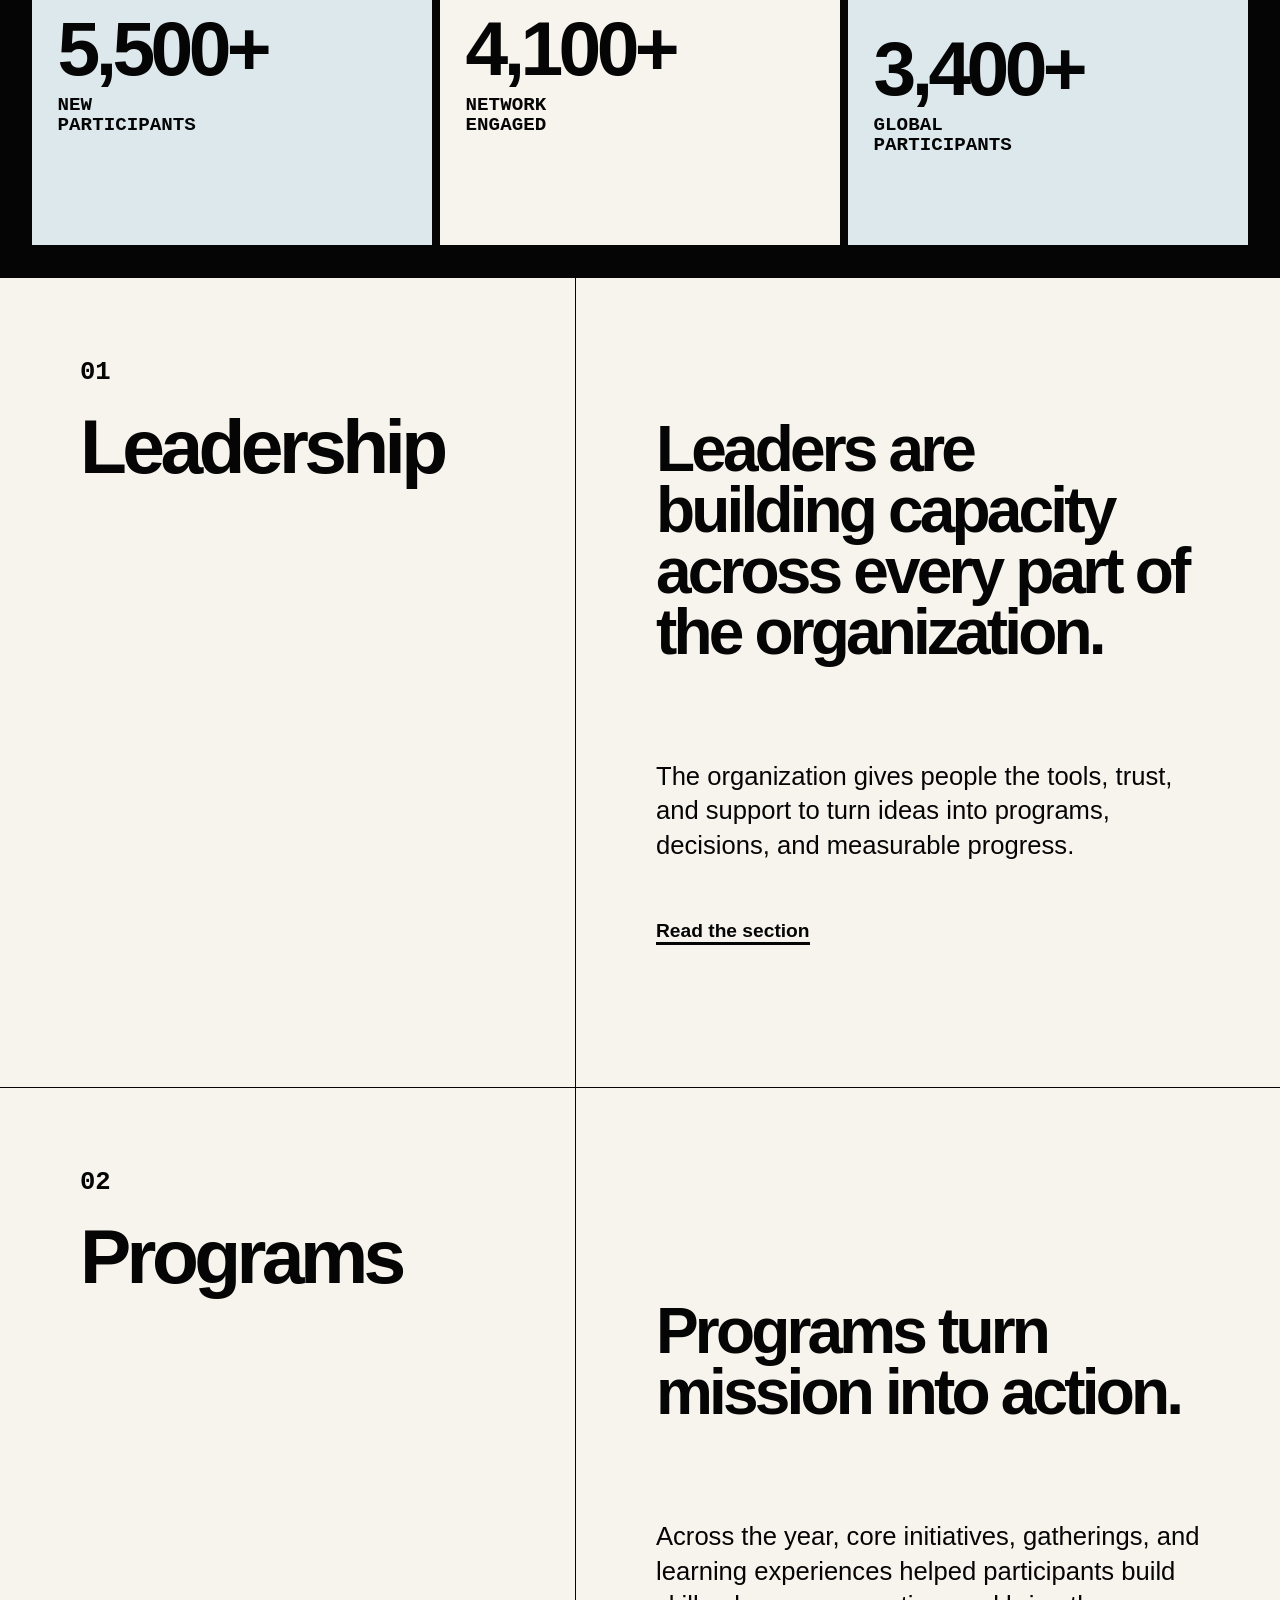
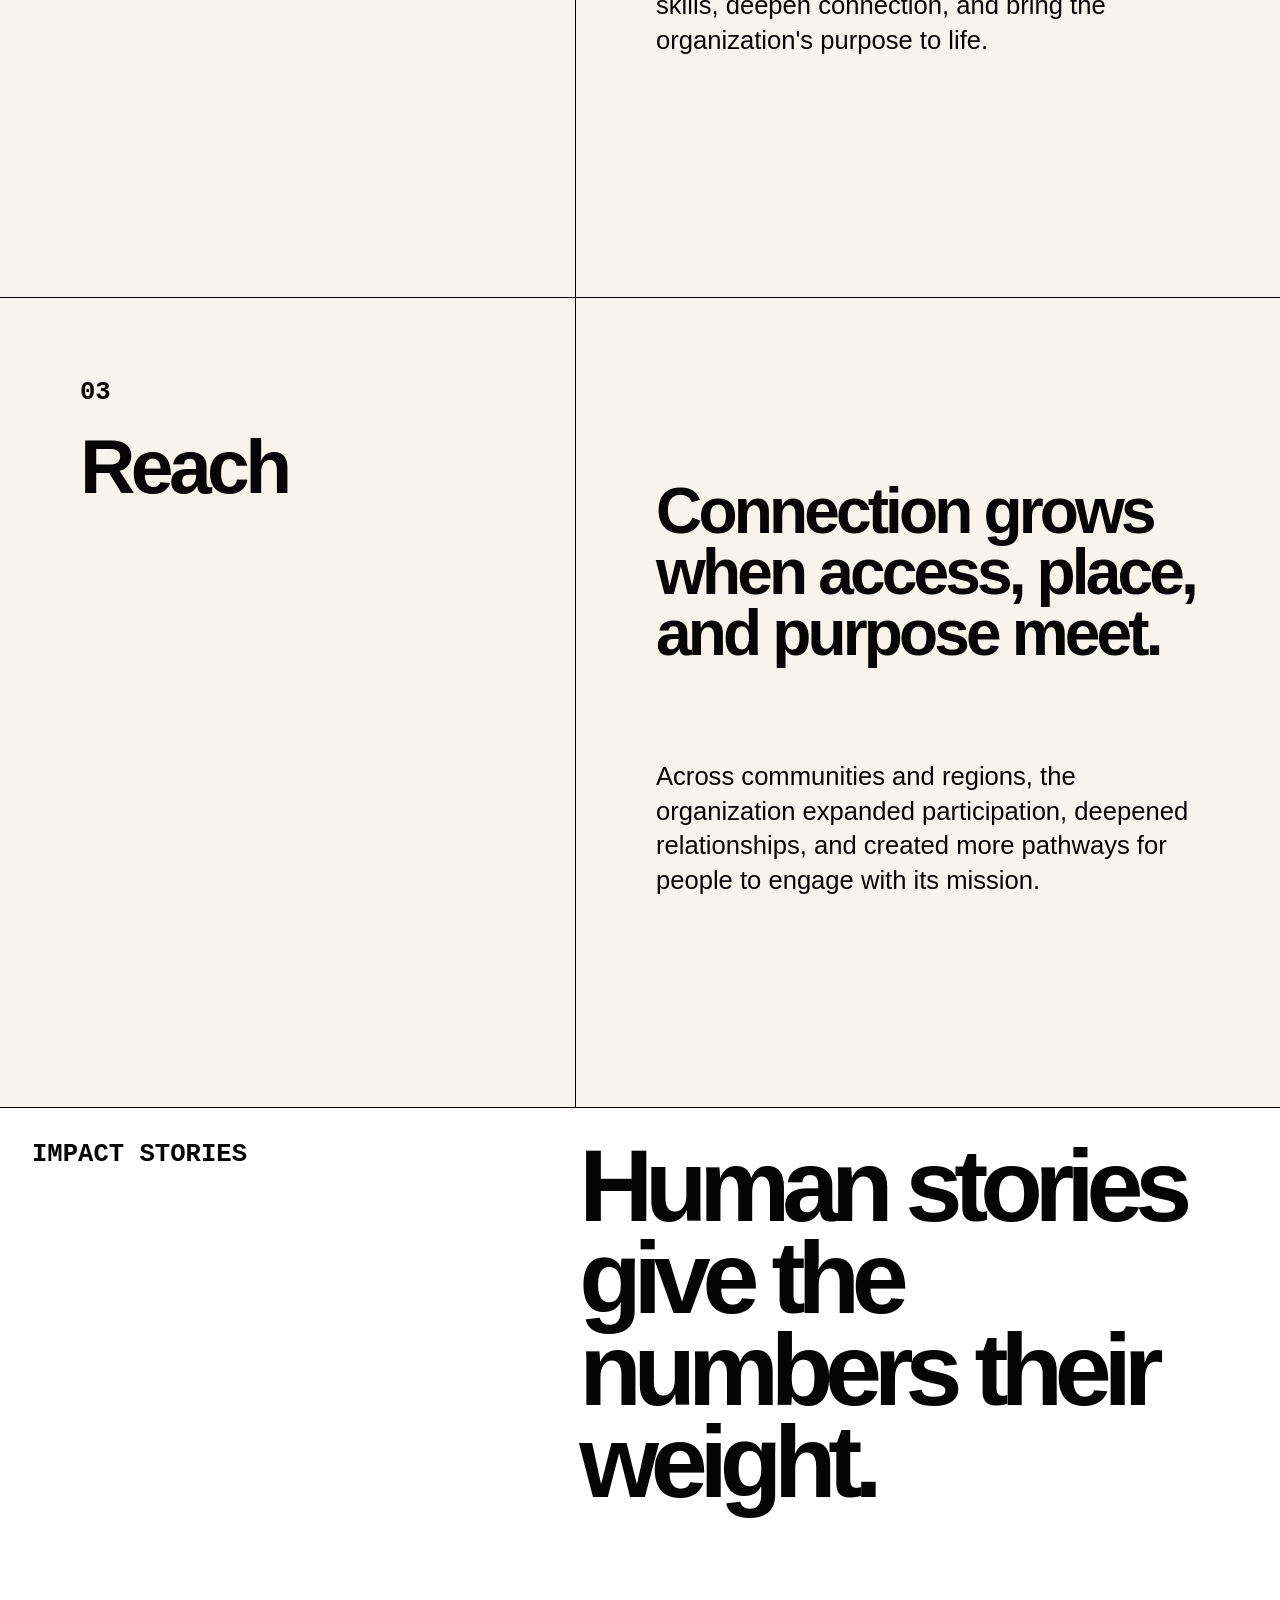
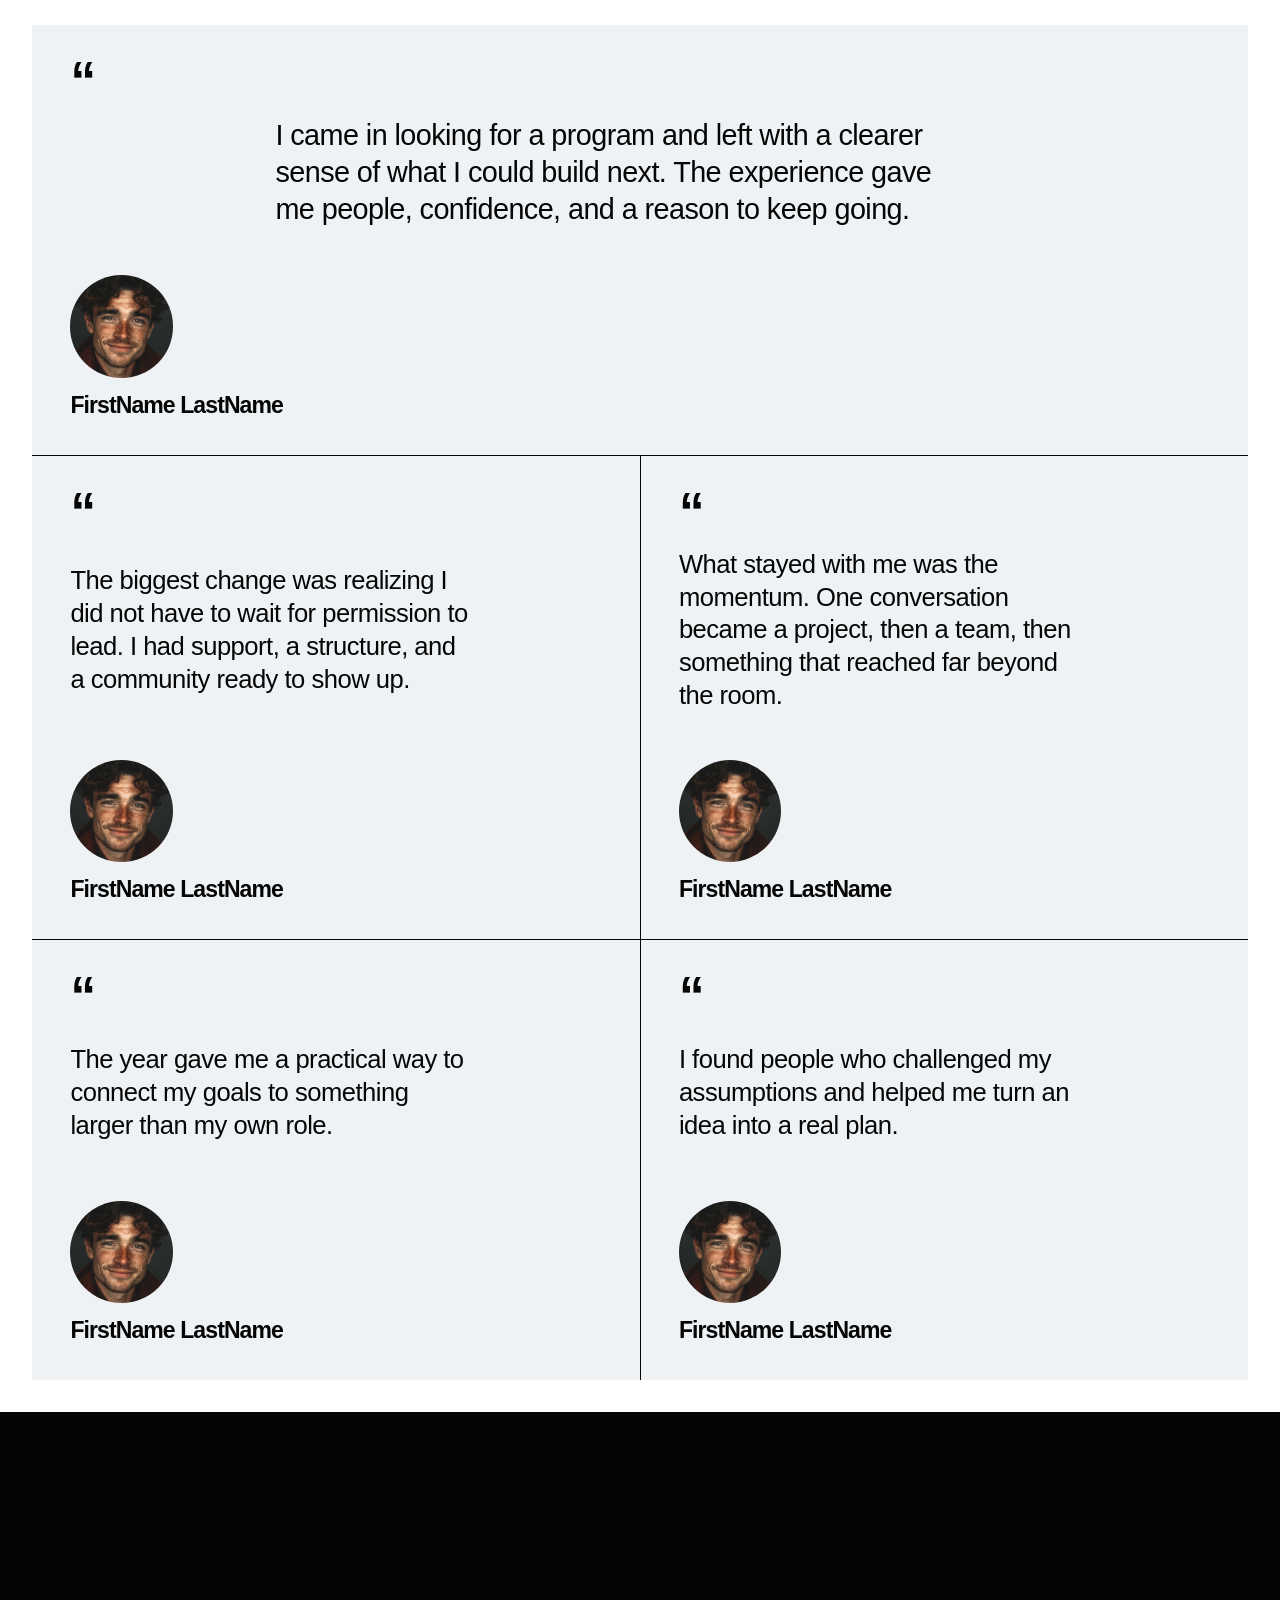
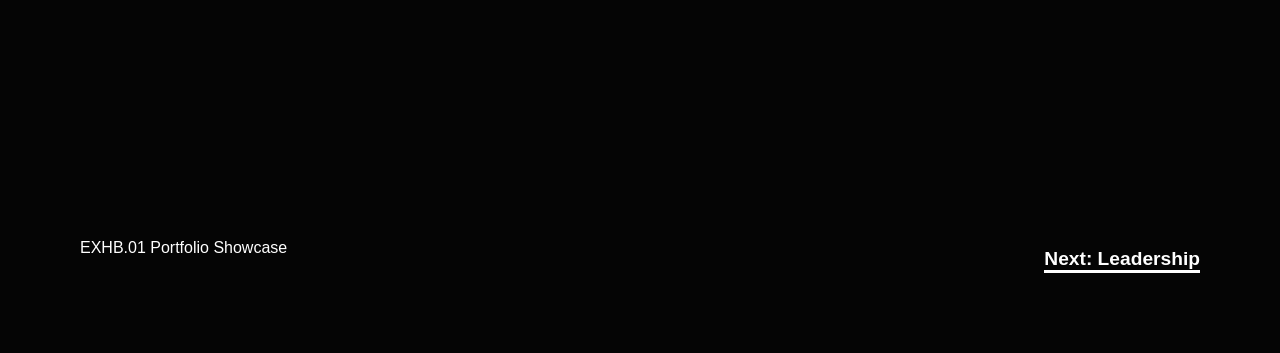
==== commit 2cc07aee: "Update homepage leadership label" ====
--- a/index.html
+++ b/index.html
@@ -64,7 +64,7 @@
         </p>
         <a class="text-link" href="letter.html">Read full letter</a>
 
-        <p class="block-label">Sample Leadership Block</p>
+        <p class="block-label">Sample Leadership System</p>
         <div class="letter-signers" aria-label="Letter signers">
           <article class="signer-card">
             <img src="assets/portrait-placeholder.png" alt="">
